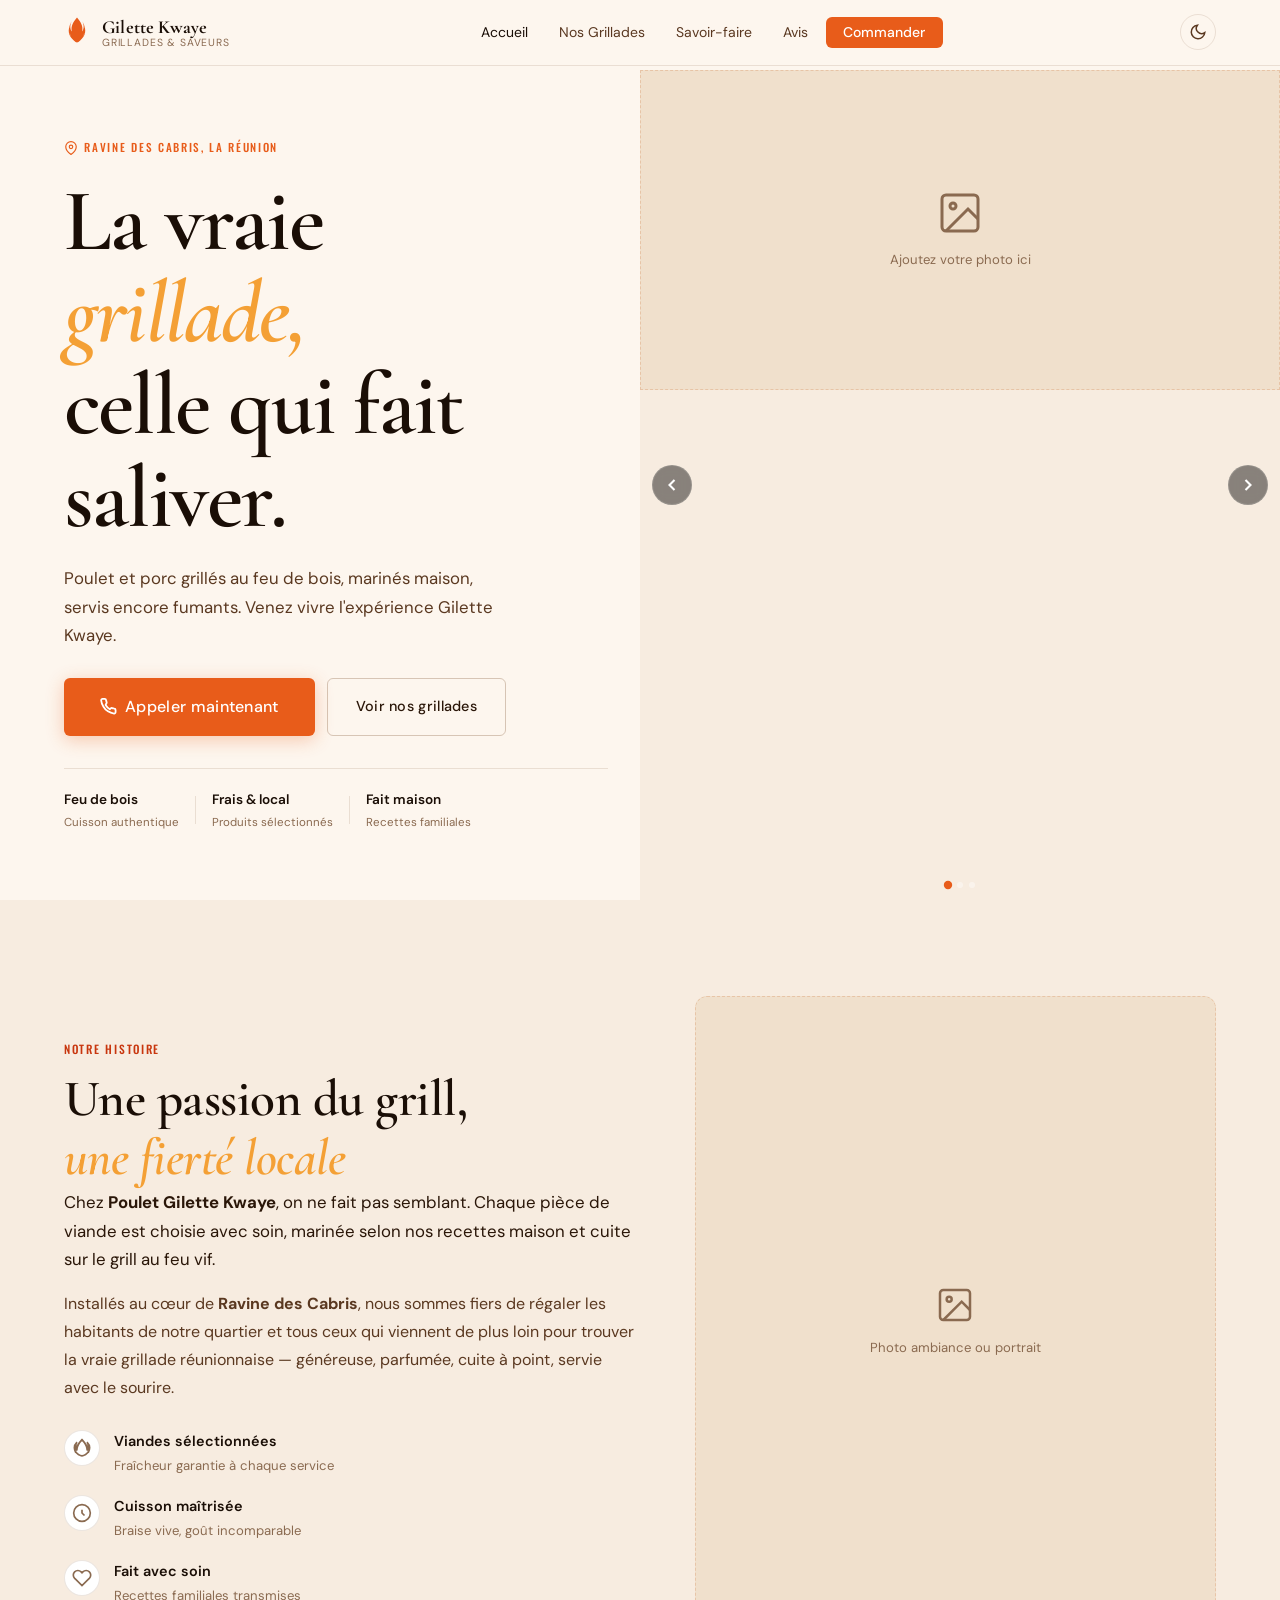
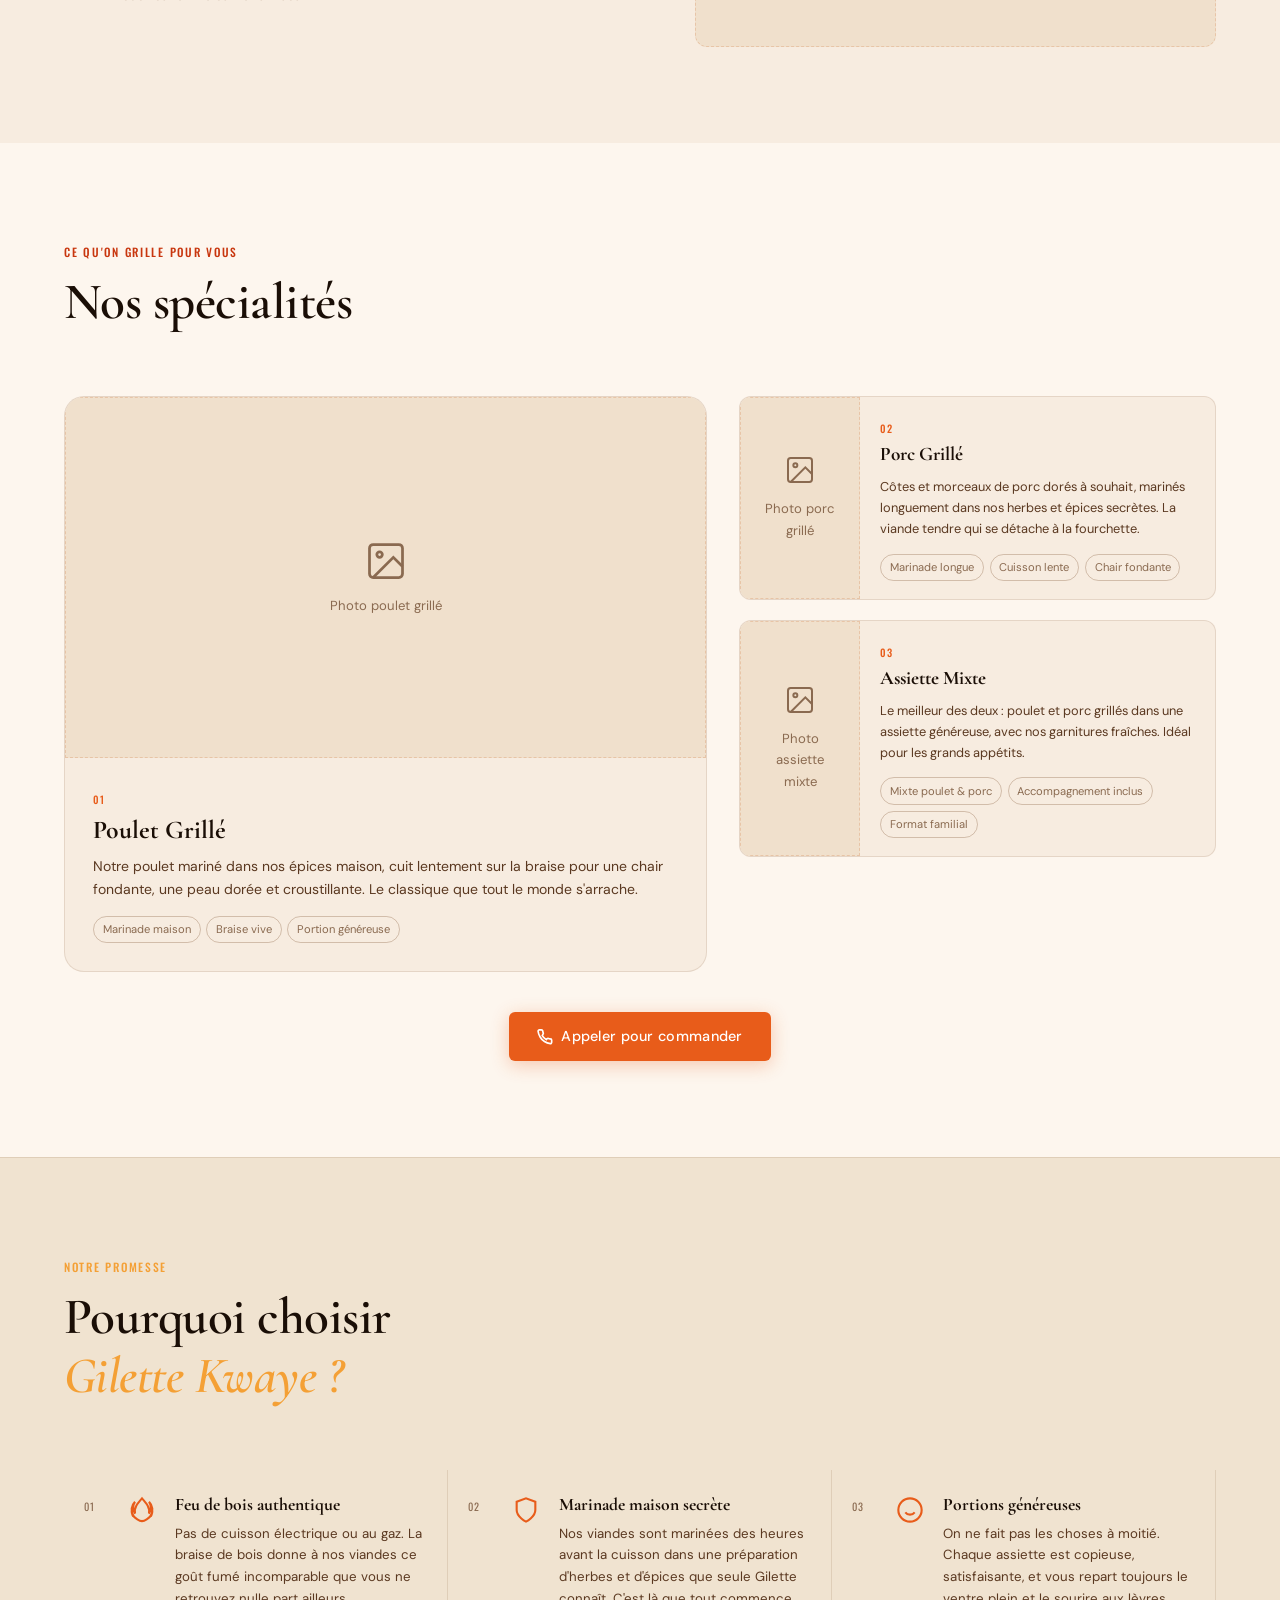
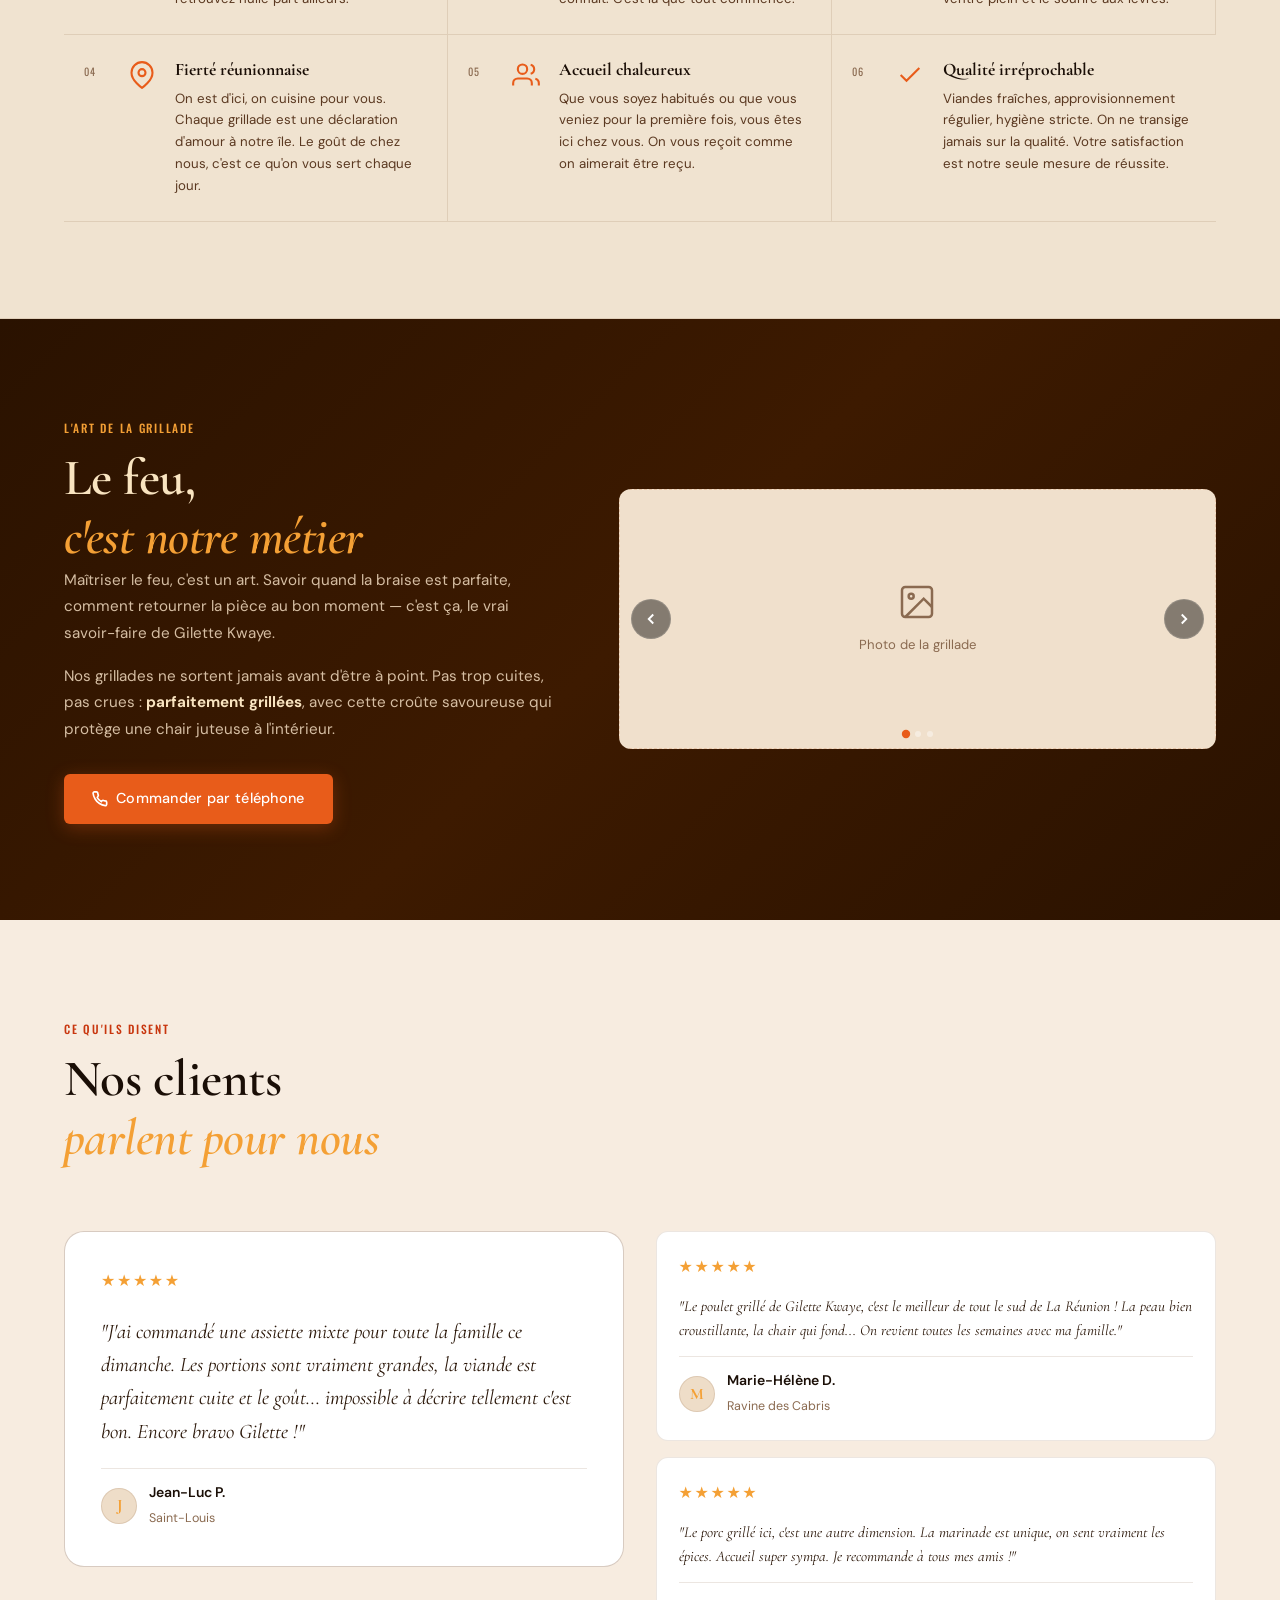
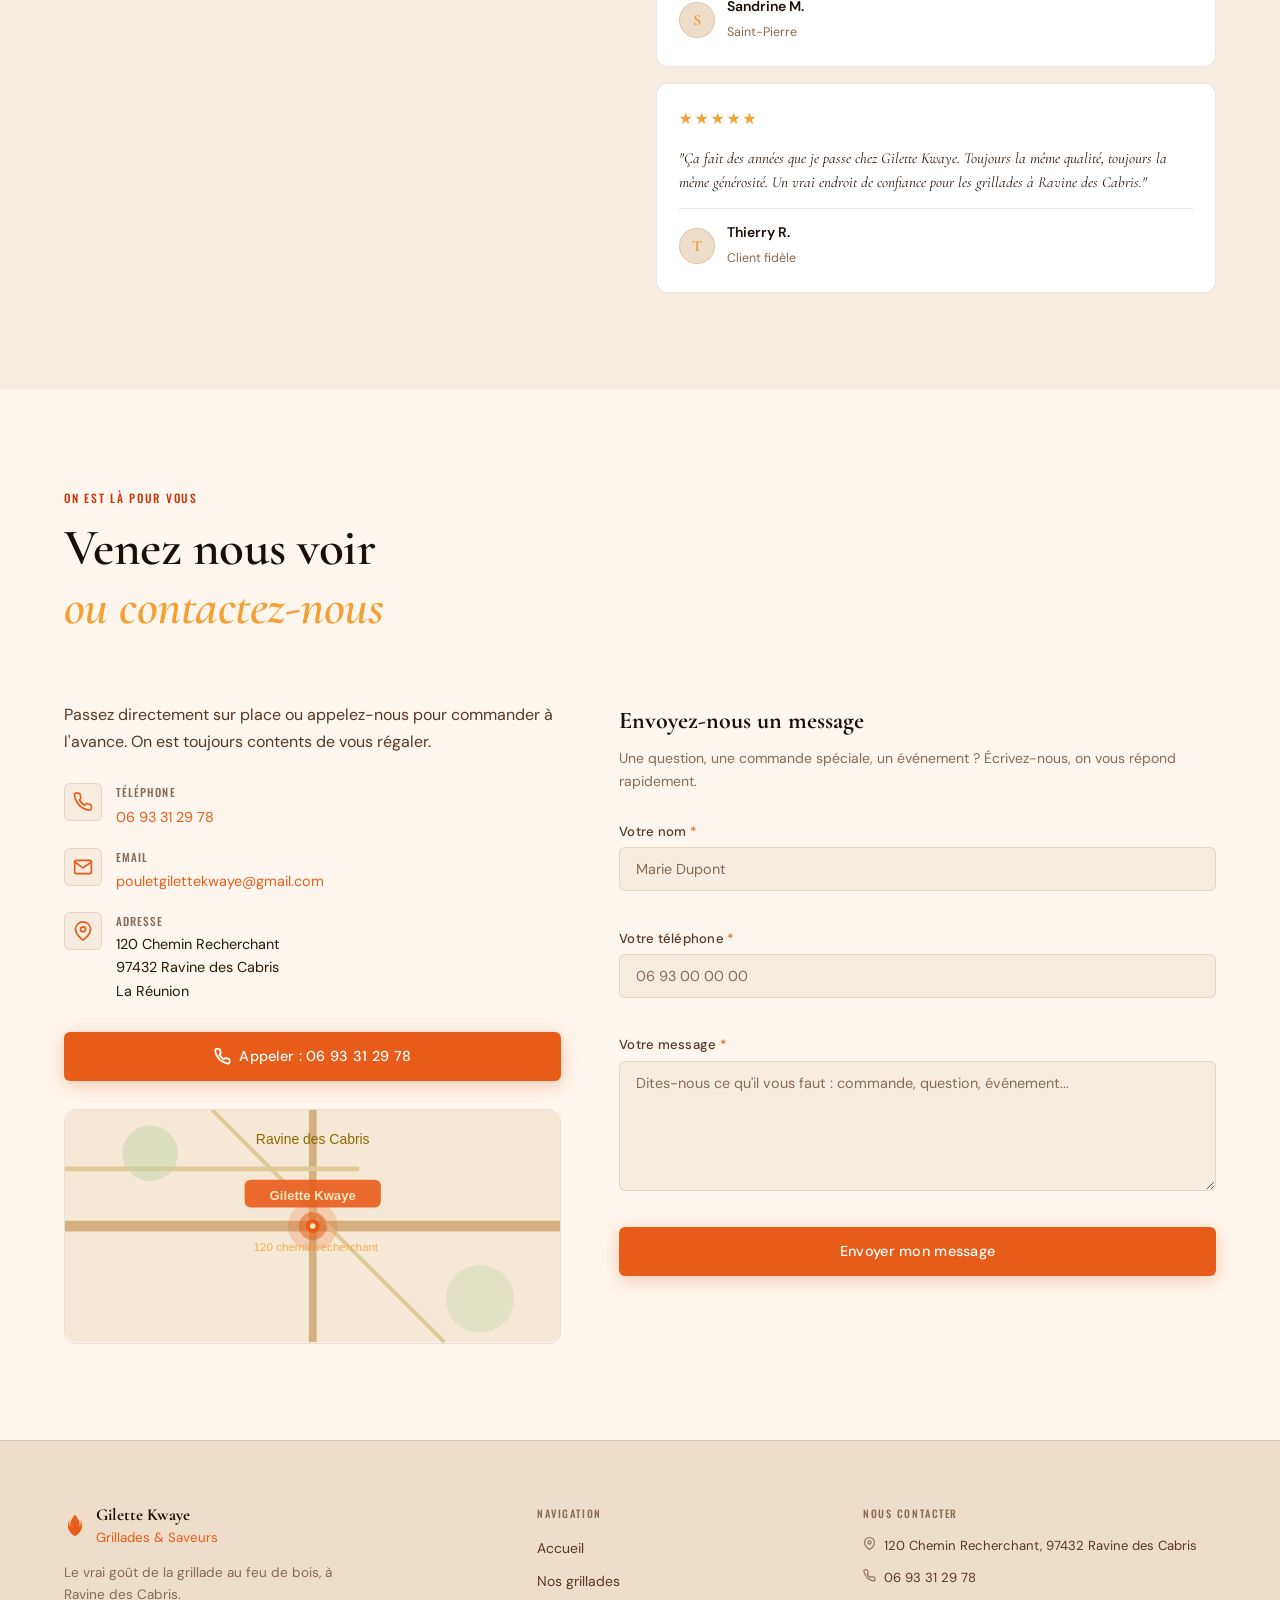
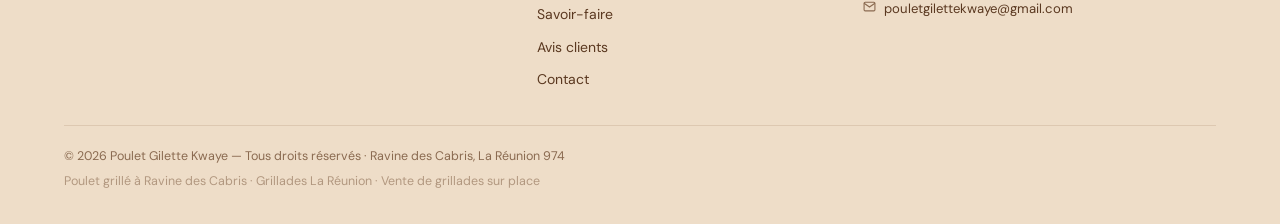
==== index.html @ ab313ee9 "first commit" ====
<!DOCTYPE html>
<html lang="fr" data-theme="dark">
<head>
  <meta charset="UTF-8" />
  <meta name="viewport" content="width=device-width, initial-scale=1.0" />

  <!-- SEO -->
  <title>Poulet Gilette Kwaye – Grillades Savoureuses à Ravine des Cabris, La Réunion</title>
  <meta name="description" content="Poulet Gilette Kwaye : le meilleur poulet grillé et porc grillé à Ravine des Cabris. Grillades généreuses, cuisson au feu de bois, ambiance chaleureuse. Commandez ou venez nous rendre visite !" />
  <meta name="keywords" content="poulet grillé Ravine des Cabris, grillades Ravine des Cabris, porc grillé La Réunion, viande grillée, vente de grillades, Poulet Gilette Kwaye" />
  <meta name="robots" content="index, follow" />
  <meta property="og:title" content="Poulet Gilette Kwaye – Grillades à Ravine des Cabris" />
  <meta property="og:description" content="Poulet et porc grillés au feu de bois à Ravine des Cabris. Cuisson savoureuse, portions généreuses, ambiance conviviale." />
  <meta property="og:type" content="website" />
  <meta property="og:locale" content="fr_RE" />

  <script type="application/ld+json">
  {
    "@context": "https://schema.org",
    "@type": "FoodEstablishment",
    "name": "Poulet Gilette Kwaye",
    "description": "Vente de grillades – poulet grillé, porc grillé et autres viandes grillées à Ravine des Cabris, La Réunion.",
    "telephone": "+262693312978",
    "email": "pouletgilettekwaye@gmail.com",
    "address": {
      "@type": "PostalAddress",
      "streetAddress": "120 chemin recherchant",
      "postalCode": "97432",
      "addressLocality": "Ravine des Cabris",
      "addressCountry": "RE"
    },
    "servesCuisine": ["Grillades", "Poulet grillé", "Porc grillé"],
    "priceRange": "€€"
  }
  </script>

  <!-- Fonts : Cormorant Garamond (display) + DM Sans (body) -->
  <link rel="preconnect" href="https://fonts.googleapis.com" />
  <link rel="preconnect" href="https://fonts.gstatic.com" crossorigin />
  <link href="https://fonts.googleapis.com/css2?family=Cormorant+Garamond:ital,wght@0,400;0,600;0,700;1,400;1,600&family=DM+Sans:wght@300;400;500;600&family=Oswald:wght@400;500;600&display=swap" rel="stylesheet" />

  <link rel="stylesheet" href="style.css" />
</head>
<body>

  <!-- ===================== HEADER ===================== -->
  <header class="header" id="header" role="banner">
    <div class="header__inner">

      <a href="#accueil" class="header__logo" aria-label="Poulet Gilette Kwaye – Accueil">
        <svg class="logo-icon" viewBox="0 0 32 40" xmlns="http://www.w3.org/2000/svg" aria-hidden="true">
          <path d="M16 2C12 7 8 12 9.5 19.5C7 16.5 7 9.5 10 6C5.5 11.5 5 19 8.5 25.5C6 22 6 14.5 8 11C4 16.5 5 25 12 30.5C13.5 32 15 33 16 33C17 33 18.5 32 20 30.5C27 25 28 16.5 24 11C26 14.5 26 22 23.5 25.5C27 19 26.5 11.5 22 6C25 9.5 25 16.5 22.5 19.5C24 12 20 7 16 2Z" fill="currentColor"/>
        </svg>
        <div class="logo-text">
          <span class="logo-text__main">Gilette Kwaye</span>
          <span class="logo-text__sub">Grillades &amp; Saveurs</span>
        </div>
      </a>

      <nav class="header__nav" id="main-nav" aria-label="Navigation principale">
        <ul class="nav__list">
          <li><a href="#accueil" class="nav__link">Accueil</a></li>
          <li><a href="#specialites" class="nav__link">Nos Grillades</a></li>
          <li><a href="#savoir-faire" class="nav__link">Savoir-faire</a></li>
          <li><a href="#avis" class="nav__link">Avis</a></li>
          <li><a href="#contact" class="nav__link nav__link--cta">Commander</a></li>
        </ul>
      </nav>

      <div class="header__controls">
        <!-- Theme toggle -->
        <button class="theme-toggle" id="theme-toggle" aria-label="Changer le thème" title="Mode clair / sombre">
          <svg class="icon-sun" width="18" height="18" viewBox="0 0 24 24" fill="none" stroke="currentColor" stroke-width="2" aria-hidden="true">
            <circle cx="12" cy="12" r="5"/><line x1="12" y1="1" x2="12" y2="3"/><line x1="12" y1="21" x2="12" y2="23"/>
            <line x1="4.22" y1="4.22" x2="5.64" y2="5.64"/><line x1="18.36" y1="18.36" x2="19.78" y2="19.78"/>
            <line x1="1" y1="12" x2="3" y2="12"/><line x1="21" y1="12" x2="23" y2="12"/>
            <line x1="4.22" y1="19.78" x2="5.64" y2="18.36"/><line x1="18.36" y1="5.64" x2="19.78" y2="4.22"/>
          </svg>
          <svg class="icon-moon" width="18" height="18" viewBox="0 0 24 24" fill="none" stroke="currentColor" stroke-width="2" aria-hidden="true">
            <path d="M21 12.79A9 9 0 1 1 11.21 3 7 7 0 0 0 21 12.79z"/>
          </svg>
        </button>

        <!-- Burger -->
        <button class="header__burger" id="burger-btn" aria-label="Ouvrir le menu" aria-expanded="false" aria-controls="mobile-menu">
          <span class="burger__bar"></span>
          <span class="burger__bar"></span>
          <span class="burger__bar"></span>
        </button>
      </div>
    </div>

    <!-- Menu mobile -->
    <div class="mobile-menu" id="mobile-menu" role="dialog" aria-label="Menu mobile" aria-hidden="true">
      <nav>
        <ul class="mobile-menu__list">
          <li><a href="#accueil" class="mobile-menu__link">Accueil</a></li>
          <li><a href="#specialites" class="mobile-menu__link">Nos Grillades</a></li>
          <li><a href="#savoir-faire" class="mobile-menu__link">Savoir-faire</a></li>
          <li><a href="#avis" class="mobile-menu__link">Avis clients</a></li>
          <li><a href="#contact" class="mobile-menu__link mobile-menu__link--cta">Nous contacter</a></li>
        </ul>
      </nav>
    </div>
  </header>

  <main>

    <!-- ===================== HERO ===================== -->
    <section class="hero" id="accueil" aria-label="Section d'accueil">
      <div class="hero__layout">

        <!-- Colonne texte -->
        <div class="hero__copy">
          <p class="hero__eyebrow">
            <svg width="14" height="14" viewBox="0 0 24 24" fill="none" stroke="currentColor" stroke-width="2" aria-hidden="true"><path d="M21 10c0 7-9 13-9 13s-9-6-9-13a9 9 0 0 1 18 0z"/><circle cx="12" cy="10" r="3"/></svg>
            Ravine des Cabris, La Réunion
          </p>
          <h1 class="hero__title">
            La vraie<br />
            <em>grillade,</em><br />
            celle qui fait<br />saliver.
          </h1>
          <p class="hero__desc">
            Poulet et porc grillés au feu de bois, marinés maison, servis encore fumants. Venez vivre l'expérience Gilette Kwaye.
          </p>
          <div class="hero__actions">
            <a href="tel:+262693312978" class="btn btn--fire btn--large">
              <svg width="17" height="17" viewBox="0 0 24 24" fill="none" stroke="currentColor" stroke-width="2.5" aria-hidden="true"><path d="M22 16.92v3a2 2 0 0 1-2.18 2 19.79 19.79 0 0 1-8.63-3.07A19.5 19.5 0 0 1 4.69 12a19.79 19.79 0 0 1-3.07-8.67A2 2 0 0 1 3.6 1.27h3a2 2 0 0 1 2 1.72c.14.64.28 1.74.7 2.81a2 2 0 0 1-.45 2.11L7.91 9.91a16 16 0 0 0 6 6l1.27-1.27a2 2 0 0 1 2.11-.45c1.07.42 2.17.56 2.81.7A2 2 0 0 1 22 16.92z"/></svg>
              Appeler maintenant
            </a>
            <a href="#specialites" class="btn btn--outline">
              Voir nos grillades
            </a>
          </div>

          <div class="hero__facts" role="list">
            <div class="hero__fact" role="listitem">
              <strong>Feu de bois</strong>
              <span>Cuisson authentique</span>
            </div>
            <div class="hero__fact-sep" aria-hidden="true"></div>
            <div class="hero__fact" role="listitem">
              <strong>Frais &amp; local</strong>
              <span>Produits sélectionnés</span>
            </div>
            <div class="hero__fact-sep" aria-hidden="true"></div>
            <div class="hero__fact" role="listitem">
              <strong>Fait maison</strong>
              <span>Recettes familiales</span>
            </div>
          </div>
        </div>

        <!-- Colonne visuelle / Carousel hero -->
        <div class="hero__visual">
          <div class="hero-carousel" id="hero-carousel" aria-label="Photos de nos grillades">
            <!-- Slides : remplacer les src par vos photos -->
            <div class="carousel__track" id="hero-track">
              <div class="carousel__slide" aria-label="Photo 1">
                <div class="img-placeholder img-placeholder--hero">
                  <svg width="48" height="48" viewBox="0 0 24 24" fill="none" stroke="currentColor" stroke-width="1.5" aria-hidden="true"><rect x="3" y="3" width="18" height="18" rx="2"/><circle cx="8.5" cy="8.5" r="1.5"/><polyline points="21 15 16 10 5 21"/></svg>
                  <span>Ajoutez votre photo ici</span>
                  <!-- Remplacer ce bloc par : <img src="votre-photo.jpg" alt="Poulet grillé Gilette Kwaye" loading="lazy" /> -->
                </div>
              </div>
              <div class="carousel__slide" aria-label="Photo 2">
                <div class="img-placeholder img-placeholder--hero">
                  <svg width="48" height="48" viewBox="0 0 24 24" fill="none" stroke="currentColor" stroke-width="1.5" aria-hidden="true"><rect x="3" y="3" width="18" height="18" rx="2"/><circle cx="8.5" cy="8.5" r="1.5"/><polyline points="21 15 16 10 5 21"/></svg>
                  <span>Ajoutez votre photo ici</span>
                </div>
              </div>
              <div class="carousel__slide" aria-label="Photo 3">
                <div class="img-placeholder img-placeholder--hero">
                  <svg width="48" height="48" viewBox="0 0 24 24" fill="none" stroke="currentColor" stroke-width="1.5" aria-hidden="true"><rect x="3" y="3" width="18" height="18" rx="2"/><circle cx="8.5" cy="8.5" r="1.5"/><polyline points="21 15 16 10 5 21"/></svg>
                  <span>Ajoutez votre photo ici</span>
                </div>
              </div>
            </div>
            <div class="carousel__dots" id="hero-dots" aria-label="Navigation carousel" role="tablist"></div>
            <button class="carousel__btn carousel__btn--prev" id="hero-prev" aria-label="Image précédente">
              <svg width="20" height="20" viewBox="0 0 24 24" fill="none" stroke="currentColor" stroke-width="2.5"><polyline points="15 18 9 12 15 6"/></svg>
            </button>
            <button class="carousel__btn carousel__btn--next" id="hero-next" aria-label="Image suivante">
              <svg width="20" height="20" viewBox="0 0 24 24" fill="none" stroke="currentColor" stroke-width="2.5"><polyline points="9 18 15 12 9 6"/></svg>
            </button>
          </div>
        </div>

      </div>
    </section>

    <!-- ===================== PRÉSENTATION ===================== -->
    <section class="about reveal" id="about" aria-label="Présentation">
      <div class="container">
        <div class="about__grid">

          <div class="about__content">
            <span class="kicker">Notre histoire</span>
            <h2 class="section-title">Une passion du grill,<br /><em>une fierté locale</em></h2>
            <p class="about__lead">
              Chez <strong>Poulet Gilette Kwaye</strong>, on ne fait pas semblant. Chaque pièce de viande est choisie avec soin, marinée selon nos recettes maison et cuite sur le grill au feu vif.
            </p>
            <p class="about__body">
              Installés au cœur de <strong>Ravine des Cabris</strong>, nous sommes fiers de régaler les habitants de notre quartier et tous ceux qui viennent de plus loin pour trouver la vraie grillade réunionnaise — généreuse, parfumée, cuite à point, servie avec le sourire.
            </p>

            <ul class="about__pillars" role="list">
              <li>
                <span class="pillar__icon" aria-hidden="true">
                  <svg width="20" height="20" viewBox="0 0 24 24" fill="none" stroke="currentColor" stroke-width="2"><path d="M12 2C8 6.5 5 10 6 15c-2-2.5-2-7.5 0-10C3 8 2 13 4.5 17.5 3 15.5 3 11 4.5 9 2 12.5 3 17 8 20c1.5 1 3 1.5 4 1.5s2.5-.5 4-1.5c5-3 6-7.5 3.5-11C21 11 21 15.5 19.5 17.5 22 13 21 8 18 5c2 2.5 2 7.5 0 10 1-5-2-8.5-6-13z"/></svg>
                </span>
                <div>
                  <strong>Viandes sélectionnées</strong>
                  <span>Fraîcheur garantie à chaque service</span>
                </div>
              </li>
              <li>
                <span class="pillar__icon" aria-hidden="true">
                  <svg width="20" height="20" viewBox="0 0 24 24" fill="none" stroke="currentColor" stroke-width="2"><path d="M12 2a10 10 0 1 0 0 20A10 10 0 0 0 12 2z"/><path d="M12 8v4l3 3"/></svg>
                </span>
                <div>
                  <strong>Cuisson maîtrisée</strong>
                  <span>Braise vive, goût incomparable</span>
                </div>
              </li>
              <li>
                <span class="pillar__icon" aria-hidden="true">
                  <svg width="20" height="20" viewBox="0 0 24 24" fill="none" stroke="currentColor" stroke-width="2"><path d="M20.84 4.61a5.5 5.5 0 0 0-7.78 0L12 5.67l-1.06-1.06a5.5 5.5 0 0 0-7.78 7.78l1.06 1.06L12 21.23l7.78-7.78 1.06-1.06a5.5 5.5 0 0 0 0-7.78z"/></svg>
                </span>
                <div>
                  <strong>Fait avec soin</strong>
                  <span>Recettes familiales transmises</span>
                </div>
              </li>
            </ul>
          </div>

          <div class="about__media">
            <div class="img-slot img-slot--portrait">
              <div class="img-placeholder">
                <svg width="40" height="40" viewBox="0 0 24 24" fill="none" stroke="currentColor" stroke-width="1.5" aria-hidden="true"><rect x="3" y="3" width="18" height="18" rx="2"/><circle cx="8.5" cy="8.5" r="1.5"/><polyline points="21 15 16 10 5 21"/></svg>
                <span>Photo ambiance ou portrait</span>
                <!-- Remplacer par : <img src="photo-ambiance.jpg" alt="Gilette en train de griller" loading="lazy" /> -->
              </div>
              <div class="about__media-caption">
                <em>"Depuis des années, on grille avec la même passion."</em>
              </div>
            </div>
          </div>

        </div>
      </div>
    </section>

    <!-- ===================== SPÉCIALITÉS ===================== -->
    <section class="specialites reveal" id="specialites" aria-label="Nos grillades">
      <div class="container">
        <div class="section-header section-header--left">
          <span class="kicker">Ce qu'on grille pour vous</span>
          <h2 class="section-title">Nos spécialités</h2>
        </div>

        <!-- Layout éditorial : 1 grande carte + 2 petites -->
        <div class="products__layout">

          <!-- Article principal : Poulet -->
          <article class="product--feature reveal-item" aria-label="Poulet grillé">
            <div class="product--feature__media">
              <div class="img-slot img-slot--wide">
                <div class="img-placeholder">
                  <svg width="44" height="44" viewBox="0 0 24 24" fill="none" stroke="currentColor" stroke-width="1.5" aria-hidden="true"><rect x="3" y="3" width="18" height="18" rx="2"/><circle cx="8.5" cy="8.5" r="1.5"/><polyline points="21 15 16 10 5 21"/></svg>
                  <span>Photo poulet grillé</span>
                  <!-- Remplacer par : <img src="poulet-grille.jpg" alt="Poulet grillé Gilette Kwaye" loading="lazy" /> -->
                </div>
              </div>
            </div>
            <div class="product--feature__body">
              <span class="product__num">01</span>
              <h3 class="product__title">Poulet Grillé</h3>
              <p class="product__desc">Notre poulet mariné dans nos épices maison, cuit lentement sur la braise pour une chair fondante, une peau dorée et croustillante. Le classique que tout le monde s'arrache.</p>
              <ul class="product__tags" aria-label="Caractéristiques">
                <li>Marinade maison</li>
                <li>Braise vive</li>
                <li>Portion généreuse</li>
              </ul>
            </div>
          </article>

          <!-- Articles secondaires -->
          <div class="products__secondary">

            <article class="product--secondary reveal-item" aria-label="Porc grillé">
              <div class="product--secondary__media">
                <div class="img-slot img-slot--square">
                  <div class="img-placeholder">
                    <svg width="32" height="32" viewBox="0 0 24 24" fill="none" stroke="currentColor" stroke-width="1.5" aria-hidden="true"><rect x="3" y="3" width="18" height="18" rx="2"/><circle cx="8.5" cy="8.5" r="1.5"/><polyline points="21 15 16 10 5 21"/></svg>
                    <span>Photo porc grillé</span>
                    <!-- Remplacer par : <img src="porc-grille.jpg" alt="Porc grillé" loading="lazy" /> -->
                  </div>
                </div>
              </div>
              <div class="product--secondary__body">
                <span class="product__num">02</span>
                <h3 class="product__title">Porc Grillé</h3>
                <p class="product__desc">Côtes et morceaux de porc dorés à souhait, marinés longuement dans nos herbes et épices secrètes. La viande tendre qui se détache à la fourchette.</p>
                <ul class="product__tags" aria-label="Caractéristiques">
                  <li>Marinade longue</li>
                  <li>Cuisson lente</li>
                  <li>Chair fondante</li>
                </ul>
              </div>
            </article>

            <article class="product--secondary reveal-item" aria-label="Assiette mixte grillades">
              <div class="product--secondary__media">
                <div class="img-slot img-slot--square">
                  <div class="img-placeholder">
                    <svg width="32" height="32" viewBox="0 0 24 24" fill="none" stroke="currentColor" stroke-width="1.5" aria-hidden="true"><rect x="3" y="3" width="18" height="18" rx="2"/><circle cx="8.5" cy="8.5" r="1.5"/><polyline points="21 15 16 10 5 21"/></svg>
                    <span>Photo assiette mixte</span>
                    <!-- Remplacer par : <img src="assiette-mixte.jpg" alt="Assiette mixte grillades" loading="lazy" /> -->
                  </div>
                </div>
              </div>
              <div class="product--secondary__body">
                <span class="product__num">03</span>
                <h3 class="product__title">Assiette Mixte</h3>
                <p class="product__desc">Le meilleur des deux : poulet et porc grillés dans une assiette généreuse, avec nos garnitures fraîches. Idéal pour les grands appétits.</p>
                <ul class="product__tags" aria-label="Caractéristiques">
                  <li>Mixte poulet &amp; porc</li>
                  <li>Accompagnement inclus</li>
                  <li>Format familial</li>
                </ul>
              </div>
            </article>

          </div>
        </div>

        <div class="specialites__cta">
          <a href="tel:+262693312978" class="btn btn--fire">
            <svg width="16" height="16" viewBox="0 0 24 24" fill="none" stroke="currentColor" stroke-width="2.5" aria-hidden="true"><path d="M22 16.92v3a2 2 0 0 1-2.18 2 19.79 19.79 0 0 1-8.63-3.07A19.5 19.5 0 0 1 4.69 12a19.79 19.79 0 0 1-3.07-8.67A2 2 0 0 1 3.6 1.27h3a2 2 0 0 1 2 1.72c.14.64.28 1.74.7 2.81a2 2 0 0 1-.45 2.11L7.91 9.91a16 16 0 0 0 6 6l1.27-1.27a2 2 0 0 1 2.11-.45c1.07.42 2.17.56 2.81.7A2 2 0 0 1 22 16.92z"/></svg>
            Appeler pour commander
          </a>
        </div>
      </div>
    </section>

    <!-- ===================== SAVOIR-FAIRE (narratif) ===================== -->
    <section class="savoir-faire reveal" id="savoir-faire" aria-label="Notre savoir-faire">
      <div class="container">
        <div class="savoir__header">
          <span class="kicker kicker--light">Notre promesse</span>
          <h2 class="section-title">Pourquoi choisir<br /><em>Gilette Kwaye ?</em></h2>
        </div>

        <!-- Bande éditoriale verticale + items asymétriques -->
        <div class="savoir__list">

          <div class="savoir__item reveal-item">
            <div class="savoir__item-num" aria-hidden="true">01</div>
            <div class="savoir__item-icon" aria-hidden="true">
              <svg width="28" height="28" viewBox="0 0 24 24" fill="none" stroke="currentColor" stroke-width="1.8"><path d="M12 2C8 6.5 5 10 6 15c-2-2.5-2-7.5 0-10C3 8 2 13 4.5 17.5 3 15.5 3 11 4.5 9 2 12.5 3 17 8 20c1.5 1 3 1.5 4 1.5s2.5-.5 4-1.5c5-3 6-7.5 3.5-11C21 11 21 15.5 19.5 17.5 22 13 21 8 18 5c2 2.5 2 7.5 0 10 1-5-2-8.5-6-13z"/></svg>
            </div>
            <div class="savoir__item-content">
              <h3>Feu de bois authentique</h3>
              <p>Pas de cuisson électrique ou au gaz. La braise de bois donne à nos viandes ce goût fumé incomparable que vous ne retrouvez nulle part ailleurs.</p>
            </div>
          </div>

          <div class="savoir__item reveal-item">
            <div class="savoir__item-num" aria-hidden="true">02</div>
            <div class="savoir__item-icon" aria-hidden="true">
              <svg width="28" height="28" viewBox="0 0 24 24" fill="none" stroke="currentColor" stroke-width="1.8"><path d="M12 22s8-4 8-10V5l-8-3-8 3v7c0 6 8 10 8 10z"/></svg>
            </div>
            <div class="savoir__item-content">
              <h3>Marinade maison secrète</h3>
              <p>Nos viandes sont marinées des heures avant la cuisson dans une préparation d'herbes et d'épices que seule Gilette connaît. C'est là que tout commence.</p>
            </div>
          </div>

          <div class="savoir__item reveal-item">
            <div class="savoir__item-num" aria-hidden="true">03</div>
            <div class="savoir__item-icon" aria-hidden="true">
              <svg width="28" height="28" viewBox="0 0 24 24" fill="none" stroke="currentColor" stroke-width="1.8"><circle cx="12" cy="12" r="10"/><path d="M8 14s1.5 2 4 2 4-2 4-2"/><line x1="9" y1="9" x2="9.01" y2="9"/><line x1="15" y1="9" x2="15.01" y2="9"/></svg>
            </div>
            <div class="savoir__item-content">
              <h3>Portions généreuses</h3>
              <p>On ne fait pas les choses à moitié. Chaque assiette est copieuse, satisfaisante, et vous repart toujours le ventre plein et le sourire aux lèvres.</p>
            </div>
          </div>

          <div class="savoir__item reveal-item">
            <div class="savoir__item-num" aria-hidden="true">04</div>
            <div class="savoir__item-icon" aria-hidden="true">
              <svg width="28" height="28" viewBox="0 0 24 24" fill="none" stroke="currentColor" stroke-width="1.8"><path d="M21 10c0 7-9 13-9 13s-9-6-9-13a9 9 0 0 1 18 0z"/><circle cx="12" cy="10" r="3"/></svg>
            </div>
            <div class="savoir__item-content">
              <h3>Fierté réunionnaise</h3>
              <p>On est d'ici, on cuisine pour vous. Chaque grillade est une déclaration d'amour à notre île. Le goût de chez nous, c'est ce qu'on vous sert chaque jour.</p>
            </div>
          </div>

          <div class="savoir__item reveal-item">
            <div class="savoir__item-num" aria-hidden="true">05</div>
            <div class="savoir__item-icon" aria-hidden="true">
              <svg width="28" height="28" viewBox="0 0 24 24" fill="none" stroke="currentColor" stroke-width="1.8"><path d="M17 21v-2a4 4 0 0 0-4-4H5a4 4 0 0 0-4 4v2"/><circle cx="9" cy="7" r="4"/><path d="M23 21v-2a4 4 0 0 0-3-3.87"/><path d="M16 3.13a4 4 0 0 1 0 7.75"/></svg>
            </div>
            <div class="savoir__item-content">
              <h3>Accueil chaleureux</h3>
              <p>Que vous soyez habitués ou que vous veniez pour la première fois, vous êtes ici chez vous. On vous reçoit comme on aimerait être reçu.</p>
            </div>
          </div>

          <div class="savoir__item reveal-item">
            <div class="savoir__item-num" aria-hidden="true">06</div>
            <div class="savoir__item-icon" aria-hidden="true">
              <svg width="28" height="28" viewBox="0 0 24 24" fill="none" stroke="currentColor" stroke-width="1.8"><polyline points="20 6 9 17 4 12"/></svg>
            </div>
            <div class="savoir__item-content">
              <h3>Qualité irréprochable</h3>
              <p>Viandes fraîches, approvisionnement régulier, hygiène stricte. On ne transige jamais sur la qualité. Votre satisfaction est notre seule mesure de réussite.</p>
            </div>
          </div>

        </div>
      </div>
    </section>

    <!-- ===================== AMBIANCE / GALERIE ===================== -->
    <section class="ambiance reveal" id="ambiance" aria-label="L'art de la grillade">

      <!-- Bande texte + carousel photos -->
      <div class="ambiance__strip">
        <div class="container ambiance__container">
          <div class="ambiance__text-col">
            <span class="kicker kicker--light">L'art de la grillade</span>
            <h2 class="section-title section-title--light">Le feu,<br /><em>c'est notre métier</em></h2>
            <p>Maîtriser le feu, c'est un art. Savoir quand la braise est parfaite, comment retourner la pièce au bon moment — c'est ça, le vrai savoir-faire de Gilette Kwaye.</p>
            <p>Nos grillades ne sortent jamais avant d'être à point. Pas trop cuites, pas crues : <strong>parfaitement grillées</strong>, avec cette croûte savoureuse qui protège une chair juteuse à l'intérieur.</p>
            <a href="tel:+262693312978" class="btn btn--fire">
              <svg width="16" height="16" viewBox="0 0 24 24" fill="none" stroke="currentColor" stroke-width="2.5" aria-hidden="true"><path d="M22 16.92v3a2 2 0 0 1-2.18 2 19.79 19.79 0 0 1-8.63-3.07A19.5 19.5 0 0 1 4.69 12a19.79 19.79 0 0 1-3.07-8.67A2 2 0 0 1 3.6 1.27h3a2 2 0 0 1 2 1.72c.14.64.28 1.74.7 2.81a2 2 0 0 1-.45 2.11L7.91 9.91a16 16 0 0 0 6 6l1.27-1.27a2 2 0 0 1 2.11-.45c1.07.42 2.17.56 2.81.7A2 2 0 0 1 22 16.92z"/></svg>
              Commander par téléphone
            </a>
          </div>

          <div class="ambiance__gallery-col">
            <!-- Carousel photos ambiance -->
            <div class="ambiance-carousel" id="ambiance-carousel" aria-label="Photos de l'établissement">
              <div class="carousel__track" id="ambiance-track">
                <div class="carousel__slide">
                  <div class="img-placeholder img-placeholder--ambiance">
                    <svg width="40" height="40" viewBox="0 0 24 24" fill="none" stroke="currentColor" stroke-width="1.5" aria-hidden="true"><rect x="3" y="3" width="18" height="18" rx="2"/><circle cx="8.5" cy="8.5" r="1.5"/><polyline points="21 15 16 10 5 21"/></svg>
                    <span>Photo de la grillade</span>
                  </div>
                </div>
                <div class="carousel__slide">
                  <div class="img-placeholder img-placeholder--ambiance">
                    <svg width="40" height="40" viewBox="0 0 24 24" fill="none" stroke="currentColor" stroke-width="1.5" aria-hidden="true"><rect x="3" y="3" width="18" height="18" rx="2"/><circle cx="8.5" cy="8.5" r="1.5"/><polyline points="21 15 16 10 5 21"/></svg>
                    <span>Photo de la braise</span>
                  </div>
                </div>
                <div class="carousel__slide">
                  <div class="img-placeholder img-placeholder--ambiance">
                    <svg width="40" height="40" viewBox="0 0 24 24" fill="none" stroke="currentColor" stroke-width="1.5" aria-hidden="true"><rect x="3" y="3" width="18" height="18" rx="2"/><circle cx="8.5" cy="8.5" r="1.5"/><polyline points="21 15 16 10 5 21"/></svg>
                    <span>Photo de l'ambiance</span>
                  </div>
                </div>
              </div>
              <div class="carousel__dots" id="ambiance-dots" aria-label="Navigation" role="tablist"></div>
              <button class="carousel__btn carousel__btn--prev" id="ambiance-prev" aria-label="Image précédente">
                <svg width="18" height="18" viewBox="0 0 24 24" fill="none" stroke="currentColor" stroke-width="2.5"><polyline points="15 18 9 12 15 6"/></svg>
              </button>
              <button class="carousel__btn carousel__btn--next" id="ambiance-next" aria-label="Image suivante">
                <svg width="18" height="18" viewBox="0 0 24 24" fill="none" stroke="currentColor" stroke-width="2.5"><polyline points="9 18 15 12 9 6"/></svg>
              </button>
            </div>
          </div>
        </div>
      </div>

    </section>

    <!-- ===================== AVIS CLIENTS ===================== -->
    <section class="avis reveal" id="avis" aria-label="Avis de nos clients">
      <div class="container">
        <div class="avis__header">
          <span class="kicker">Ce qu'ils disent</span>
          <h2 class="section-title">Nos clients<br /><em>parlent pour nous</em></h2>
        </div>

        <!-- Layout : 1 grande citation + 2 petites -->
        <div class="avis__layout">

          <blockquote class="avis__featured reveal-item" aria-label="Avis de Jean-Luc P.">
            <div class="avis__stars" aria-label="5 étoiles sur 5">
              <span aria-hidden="true">★★★★★</span>
            </div>
            <p class="avis__quote">"J'ai commandé une assiette mixte pour toute la famille ce dimanche. Les portions sont vraiment grandes, la viande est parfaitement cuite et le goût... impossible à décrire tellement c'est bon. Encore bravo Gilette !"</p>
            <footer class="avis__author">
              <div class="avis__avatar" aria-hidden="true">J</div>
              <div>
                <strong>Jean-Luc P.</strong>
                <span>Saint-Louis</span>
              </div>
            </footer>
          </blockquote>

          <div class="avis__secondary">

            <blockquote class="avis__card reveal-item" aria-label="Avis de Marie-Hélène D.">
              <div class="avis__stars" aria-label="5 étoiles sur 5"><span aria-hidden="true">★★★★★</span></div>
              <p class="avis__quote">"Le poulet grillé de Gilette Kwaye, c'est le meilleur de tout le sud de La Réunion ! La peau bien croustillante, la chair qui fond... On revient toutes les semaines avec ma famille."</p>
              <footer class="avis__author">
                <div class="avis__avatar" aria-hidden="true">M</div>
                <div>
                  <strong>Marie-Hélène D.</strong>
                  <span>Ravine des Cabris</span>
                </div>
              </footer>
            </blockquote>

            <blockquote class="avis__card reveal-item" aria-label="Avis de Sandrine M.">
              <div class="avis__stars" aria-label="5 étoiles sur 5"><span aria-hidden="true">★★★★★</span></div>
              <p class="avis__quote">"Le porc grillé ici, c'est une autre dimension. La marinade est unique, on sent vraiment les épices. Accueil super sympa. Je recommande à tous mes amis !"</p>
              <footer class="avis__author">
                <div class="avis__avatar" aria-hidden="true">S</div>
                <div>
                  <strong>Sandrine M.</strong>
                  <span>Saint-Pierre</span>
                </div>
              </footer>
            </blockquote>

            <blockquote class="avis__card reveal-item" aria-label="Avis de Thierry R.">
              <div class="avis__stars" aria-label="5 étoiles sur 5"><span aria-hidden="true">★★★★★</span></div>
              <p class="avis__quote">"Ça fait des années que je passe chez Gilette Kwaye. Toujours la même qualité, toujours la même générosité. Un vrai endroit de confiance pour les grillades à Ravine des Cabris."</p>
              <footer class="avis__author">
                <div class="avis__avatar" aria-hidden="true">T</div>
                <div>
                  <strong>Thierry R.</strong>
                  <span>Client fidèle</span>
                </div>
              </footer>
            </blockquote>

          </div>
        </div>
      </div>
    </section>

    <!-- ===================== CONTACT ===================== -->
    <section class="contact reveal" id="contact" aria-label="Contactez-nous">
      <div class="container">

        <div class="section-header section-header--left">
          <span class="kicker">On est là pour vous</span>
          <h2 class="section-title">Venez nous voir<br /><em>ou contactez-nous</em></h2>
        </div>

        <div class="contact__grid">

          <div class="contact__info">
            <p class="contact__intro">Passez directement sur place ou appelez-nous pour commander à l'avance. On est toujours contents de vous régaler.</p>

            <ul class="contact__items" role="list">
              <li class="contact__item">
                <span class="contact__item-icon" aria-hidden="true">
                  <svg width="20" height="20" viewBox="0 0 24 24" fill="none" stroke="currentColor" stroke-width="2"><path d="M22 16.92v3a2 2 0 0 1-2.18 2 19.79 19.79 0 0 1-8.63-3.07A19.5 19.5 0 0 1 4.69 12a19.79 19.79 0 0 1-3.07-8.67A2 2 0 0 1 3.6 1.27h3a2 2 0 0 1 2 1.72c.14.64.28 1.74.7 2.81a2 2 0 0 1-.45 2.11L7.91 9.91a16 16 0 0 0 6 6l1.27-1.27a2 2 0 0 1 2.11-.45c1.07.42 2.17.56 2.81.7A2 2 0 0 1 22 16.92z"/></svg>
                </span>
                <div>
                  <span class="contact__label">Téléphone</span>
                  <a href="tel:+262693312978" class="contact__value">06 93 31 29 78</a>
                </div>
              </li>
              <li class="contact__item">
                <span class="contact__item-icon" aria-hidden="true">
                  <svg width="20" height="20" viewBox="0 0 24 24" fill="none" stroke="currentColor" stroke-width="2"><path d="M4 4h16c1.1 0 2 .9 2 2v12c0 1.1-.9 2-2 2H4c-1.1 0-2-.9-2-2V6c0-1.1.9-2 2-2z"/><polyline points="22,6 12,13 2,6"/></svg>
                </span>
                <div>
                  <span class="contact__label">Email</span>
                  <a href="mailto:pouletgilettekwaye@gmail.com" class="contact__value">pouletgilettekwaye@gmail.com</a>
                </div>
              </li>
              <li class="contact__item">
                <span class="contact__item-icon" aria-hidden="true">
                  <svg width="20" height="20" viewBox="0 0 24 24" fill="none" stroke="currentColor" stroke-width="2"><path d="M21 10c0 7-9 13-9 13s-9-6-9-13a9 9 0 0 1 18 0z"/><circle cx="12" cy="10" r="3"/></svg>
                </span>
                <div>
                  <span class="contact__label">Adresse</span>
                  <address class="contact__value">
                    120 Chemin Recherchant<br />
                    97432 Ravine des Cabris<br />
                    La Réunion
                  </address>
                </div>
              </li>
            </ul>

            <a href="tel:+262693312978" class="btn btn--fire btn--full">
              <svg width="17" height="17" viewBox="0 0 24 24" fill="none" stroke="currentColor" stroke-width="2.5" aria-hidden="true"><path d="M22 16.92v3a2 2 0 0 1-2.18 2 19.79 19.79 0 0 1-8.63-3.07A19.5 19.5 0 0 1 4.69 12a19.79 19.79 0 0 1-3.07-8.67A2 2 0 0 1 3.6 1.27h3a2 2 0 0 1 2 1.72c.14.64.28 1.74.7 2.81a2 2 0 0 1-.45 2.11L7.91 9.91a16 16 0 0 0 6 6l1.27-1.27a2 2 0 0 1 2.11-.45c1.07.42 2.17.56 2.81.7A2 2 0 0 1 22 16.92z"/></svg>
              Appeler : 06 93 31 29 78
            </a>

            <!-- Carte stylisée sobre -->
            <div class="contact__map" aria-label="Localisation : Ravine des Cabris, La Réunion" role="img">
              <svg viewBox="0 0 320 150" xmlns="http://www.w3.org/2000/svg" class="map-svg" aria-hidden="true">
                <rect width="320" height="150" rx="8" fill="var(--map-bg)"/>
                <line x1="0" y1="75" x2="320" y2="75" stroke="var(--map-road)" stroke-width="7"/>
                <line x1="160" y1="0" x2="160" y2="150" stroke="var(--map-road)" stroke-width="5"/>
                <line x1="0" y1="38" x2="190" y2="38" stroke="var(--map-road-sec)" stroke-width="3"/>
                <line x1="95" y1="0" x2="245" y2="150" stroke="var(--map-road-sec)" stroke-width="2.5"/>
                <circle cx="55" cy="28" r="18" fill="var(--map-green)" opacity="0.5"/>
                <circle cx="268" cy="122" r="22" fill="var(--map-green)" opacity="0.4"/>
                <text x="160" y="22" text-anchor="middle" font-size="9" fill="var(--map-label)" font-family="sans-serif">Ravine des Cabris</text>
                <circle cx="160" cy="75" r="16" fill="var(--color-fire)" opacity="0.2"/>
                <circle cx="160" cy="75" r="9" fill="var(--color-fire)" opacity="0.5"/>
                <circle cx="160" cy="75" r="4.5" fill="var(--color-fire)"/>
                <circle cx="160" cy="75" r="1.8" fill="var(--color-cream)"/>
                <rect x="116" y="45" width="88" height="18" rx="4" fill="var(--color-fire)" opacity="0.9"/>
                <text x="160" y="58" text-anchor="middle" font-size="8.5" fill="var(--color-cream)" font-family="sans-serif" font-weight="bold">Gilette Kwaye</text>
                <text x="162" y="91" text-anchor="middle" font-size="7.5" fill="var(--color-amber)" font-family="sans-serif" opacity="0.8">120 chemin recherchant</text>
              </svg>
            </div>
          </div>

          <!-- Formulaire -->
          <div class="contact__form-col">
            <h3 class="contact__form-title">Envoyez-nous un message</h3>
            <p class="contact__form-sub">Une question, une commande spéciale, un événement ? Écrivez-nous, on vous répond rapidement.</p>

            <form class="contact-form" id="contact-form" novalidate aria-label="Formulaire de contact">
              <div class="form__group">
                <label for="form-name" class="form__label">Votre nom <span aria-label="requis" class="form__req">*</span></label>
                <input type="text" id="form-name" name="name" class="form__input" placeholder="Marie Dupont" required autocomplete="name" aria-required="true" />
                <span class="form__error" id="error-name" role="alert" aria-live="polite"></span>
              </div>
              <div class="form__group">
                <label for="form-phone" class="form__label">Votre téléphone <span aria-label="requis" class="form__req">*</span></label>
                <input type="tel" id="form-phone" name="phone" class="form__input" placeholder="06 93 00 00 00" required autocomplete="tel" aria-required="true" />
                <span class="form__error" id="error-phone" role="alert" aria-live="polite"></span>
              </div>
              <div class="form__group">
                <label for="form-message" class="form__label">Votre message <span aria-label="requis" class="form__req">*</span></label>
                <textarea id="form-message" name="message" class="form__input form__textarea" placeholder="Dites-nous ce qu'il vous faut : commande, question, événement..." required rows="5" aria-required="true"></textarea>
                <span class="form__error" id="error-message" role="alert" aria-live="polite"></span>
              </div>
              <button type="submit" class="btn btn--fire btn--full" id="submit-btn">
                Envoyer mon message
              </button>
              <div class="form__success" id="form-success" role="status" aria-live="polite" aria-hidden="true">
                <svg width="20" height="20" viewBox="0 0 24 24" fill="none" stroke="currentColor" stroke-width="2.5" aria-hidden="true"><polyline points="20 6 9 17 4 12"/></svg>
                Merci ! Nous avons bien reçu votre message et vous répondrons très bientôt.
              </div>
            </form>
          </div>

        </div>
      </div>
    </section>

  </main>

  <!-- ===================== FOOTER ===================== -->
  <footer class="footer" role="contentinfo">
    <div class="container">
      <div class="footer__grid">

        <div class="footer__brand">
          <a href="#accueil" class="footer__logo-link" aria-label="Poulet Gilette Kwaye – Retour en haut">
            <svg class="logo-icon logo-icon--sm" viewBox="0 0 32 40" xmlns="http://www.w3.org/2000/svg" aria-hidden="true">
              <path d="M16 2C12 7 8 12 9.5 19.5C7 16.5 7 9.5 10 6C5.5 11.5 5 19 8.5 25.5C6 22 6 14.5 8 11C4 16.5 5 25 12 30.5C13.5 32 15 33 16 33C17 33 18.5 32 20 30.5C27 25 28 16.5 24 11C26 14.5 26 22 23.5 25.5C27 19 26.5 11.5 22 6C25 9.5 25 16.5 22.5 19.5C24 12 20 7 16 2Z" fill="currentColor"/>
            </svg>
            <div>
              <span class="footer__brand-name">Gilette Kwaye</span>
              <small>Grillades &amp; Saveurs</small>
            </div>
          </a>
          <p class="footer__tagline">Le vrai goût de la grillade au feu de bois, à Ravine des Cabris.</p>
        </div>

        <nav class="footer__nav" aria-label="Navigation pied de page">
          <h4 class="footer__nav-title">Navigation</h4>
          <ul>
            <li><a href="#accueil">Accueil</a></li>
            <li><a href="#specialites">Nos grillades</a></li>
            <li><a href="#savoir-faire">Savoir-faire</a></li>
            <li><a href="#avis">Avis clients</a></li>
            <li><a href="#contact">Contact</a></li>
          </ul>
        </nav>

        <div class="footer__contact">
          <h4 class="footer__nav-title">Nous contacter</h4>
          <address>
            <p>
              <svg width="13" height="13" viewBox="0 0 24 24" fill="none" stroke="currentColor" stroke-width="2" aria-hidden="true"><path d="M21 10c0 7-9 13-9 13s-9-6-9-13a9 9 0 0 1 18 0z"/><circle cx="12" cy="10" r="3"/></svg>
              120 Chemin Recherchant, 97432 Ravine des Cabris
            </p>
            <p>
              <svg width="13" height="13" viewBox="0 0 24 24" fill="none" stroke="currentColor" stroke-width="2" aria-hidden="true"><path d="M22 16.92v3a2 2 0 0 1-2.18 2 19.79 19.79 0 0 1-8.63-3.07A19.5 19.5 0 0 1 4.69 12a19.79 19.79 0 0 1-3.07-8.67A2 2 0 0 1 3.6 1.27h3a2 2 0 0 1 2 1.72c.14.64.28 1.74.7 2.81a2 2 0 0 1-.45 2.11L7.91 9.91a16 16 0 0 0 6 6l1.27-1.27a2 2 0 0 1 2.11-.45c1.07.42 2.17.56 2.81.7A2 2 0 0 1 22 16.92z"/></svg>
              <a href="tel:+262693312978">06 93 31 29 78</a>
            </p>
            <p>
              <svg width="13" height="13" viewBox="0 0 24 24" fill="none" stroke="currentColor" stroke-width="2" aria-hidden="true"><path d="M4 4h16c1.1 0 2 .9 2 2v12c0 1.1-.9 2-2 2H4c-1.1 0-2-.9-2-2V6c0-1.1.9-2 2-2z"/><polyline points="22,6 12,13 2,6"/></svg>
              <a href="mailto:pouletgilettekwaye@gmail.com">pouletgilettekwaye@gmail.com</a>
            </p>
          </address>
        </div>

      </div>

      <div class="footer__bottom">
        <p>&copy; <span id="current-year"></span> Poulet Gilette Kwaye — Tous droits réservés · Ravine des Cabris, La Réunion 974</p>
        <p class="footer__seo">Poulet grillé à Ravine des Cabris · Grillades La Réunion · Vente de grillades sur place</p>
      </div>
    </div>
  </footer>

  <button class="back-to-top" id="back-to-top" aria-label="Retour en haut de la page" aria-hidden="true">
    <svg width="18" height="18" viewBox="0 0 24 24" fill="none" stroke="currentColor" stroke-width="2.5" aria-hidden="true"><polyline points="18 15 12 9 6 15"/></svg>
  </button>

  <script src="script.js"></script>
</body>
</html>
---- style.css ----
/* ============================================================
   GILETTE KWAYE — CSS REFONTE
   Structure : variables → reset → layout → composants → sections
   ============================================================ */

/* ── 1. VARIABLES DE THÈME ─────────────────────────────── */
:root {
  --color-fire:     #e85c1a;
  --color-amber:    #f4a035;
  --color-ember:    #c8360e;
  --color-cream:    #f9e4c0;

  --map-bg:         #1a0a00;
  --map-road:       #3d2200;
  --map-road-sec:   #2d1800;
  --map-green:      #1e3a1e;
  --map-label:      #8a6a00;

  --transition: 0.25s ease;
  --transition-slow: cubic-bezier(0.22, 1, 0.36, 1);

  --radius-sm: 6px;
  --radius:    12px;
  --radius-lg: 20px;

  --container: 1200px;

  --space-xs:  0.5rem;
  --space-sm:  1rem;
  --space-md:  2rem;
  --space-lg:  4rem;
  --space-xl:  6rem;
}

/* ── DARK MODE (défaut) ─────────────────────────────────── */
[data-theme="dark"] {
  --bg-base:        #0d0602;
  --bg-surface:     #160b04;
  --bg-surface2:    #1e1008;
  --bg-elevated:    #2a1508;
  --bg-section-alt: #120804;

  --text-primary:   #f2dcc0;
  --text-secondary: #c4a882;
  --text-muted:     #8a6a50;
  --text-heading:   #f9e8d0;

  --border:         rgba(200, 130, 60, 0.15);
  --border-strong:  rgba(200, 130, 60, 0.30);

  --header-bg:      rgba(13, 6, 2, 0.92);
  --placeholder-bg: #1e1008;
  --placeholder-bd: rgba(232, 92, 26, 0.18);

  --kicker-color:   var(--color-amber);
  --img-slot-bg:    #1a0d05;

  --map-bg:         #120802;
  --map-road:       #3d2200;
  --map-road-sec:   #2d1800;
  --map-green:      #1a2e1a;
  --map-label:      #8a6a00;
}

/* ── LIGHT MODE ─────────────────────────────────────────── */
[data-theme="light"] {
  --bg-base:        #fdf6ee;
  --bg-surface:     #f7ece0;
  --bg-surface2:    #eeddc8;
  --bg-elevated:    #ffffff;
  --bg-section-alt: #f0e3d0;

  --text-primary:   #2a1608;
  --text-secondary: #5a3820;
  --text-muted:     #8a6a50;
  --text-heading:   #1a0e06;

  --border:         rgba(100, 50, 10, 0.12);
  --border-strong:  rgba(100, 50, 10, 0.25);

  --header-bg:      rgba(253, 246, 238, 0.94);
  --placeholder-bg: #f0e0cc;
  --placeholder-bd: rgba(200, 90, 20, 0.2);

  --kicker-color:   var(--color-ember);
  --img-slot-bg:    #eeddc8;

  --map-bg:         #f5e8d5;
  --map-road:       #d4b080;
  --map-road-sec:   #e0c898;
  --map-green:      #c4d8a8;
  --map-label:      #8a6a00;
}

/* ── 2. RESET & BASE ────────────────────────────────────── */
*, *::before, *::after { box-sizing: border-box; margin: 0; padding: 0; }

html {
  scroll-behavior: smooth;
  -webkit-text-size-adjust: 100%;
}

@media (prefers-reduced-motion: reduce) {
  html { scroll-behavior: auto; }
  *, *::before, *::after {
    animation-duration: 0.01ms !important;
    transition-duration: 0.01ms !important;
  }
}

body {
  background: var(--bg-base);
  color: var(--text-primary);
  font-family: 'DM Sans', system-ui, sans-serif;
  font-size: 1rem;
  line-height: 1.65;
  transition: background var(--transition), color var(--transition);
  overflow-x: hidden;
}

img { display: block; max-width: 100%; height: auto; }
a { color: inherit; text-decoration: none; }
button { cursor: pointer; border: none; background: none; font: inherit; }
address { font-style: normal; }
ul, ol { list-style: none; }
blockquote { margin: 0; }

:focus-visible {
  outline: 2.5px solid var(--color-fire);
  outline-offset: 3px;
  border-radius: var(--radius-sm);
}

/* ── 3. LAYOUT ──────────────────────────────────────────── */
.container {
  max-width: var(--container);
  margin-inline: auto;
  padding-inline: 1.5rem;
}

/* ── 4. TYPOGRAPHIE GLOBALE ─────────────────────────────── */
.section-title {
  font-family: 'Cormorant Garamond', Georgia, serif;
  font-size: clamp(1.85rem, 4vw, 3.25rem);
  font-weight: 600;
  line-height: 1.15;
  color: var(--text-heading);
  letter-spacing: -0.01em;
}
.section-title em {
  font-style: italic;
  color: var(--color-amber);
}
.section-title--light { color: var(--color-cream); }

.kicker {
  display: inline-block;
  font-family: 'Oswald', sans-serif;
  font-size: 0.72rem;
  font-weight: 500;
  letter-spacing: 0.15em;
  text-transform: uppercase;
  color: var(--kicker-color);
  margin-bottom: 0.75rem;
}
.kicker--light { color: var(--color-amber); }

.section-header {
  text-align: center;
  margin-bottom: var(--space-lg);
}
.section-header--left { text-align: left; }

/* ── 5. BOUTONS ─────────────────────────────────────────── */
.btn {
  display: inline-flex;
  align-items: center;
  gap: 0.5rem;
  padding: 0.8rem 1.75rem;
  border-radius: var(--radius-sm);
  font-family: 'DM Sans', sans-serif;
  font-size: 0.9rem;
  font-weight: 500;
  letter-spacing: 0.02em;
  transition: transform var(--transition), box-shadow var(--transition),
              background var(--transition), color var(--transition),
              border-color var(--transition);
  text-decoration: none;
  white-space: nowrap;
}
.btn:hover  { transform: translateY(-2px); }
.btn:active { transform: translateY(0); }

.btn--fire {
  background: var(--color-fire);
  color: #fff;
  box-shadow: 0 4px 18px rgba(232, 92, 26, 0.3);
}
.btn--fire:hover {
  background: var(--color-ember);
  box-shadow: 0 6px 24px rgba(200, 54, 14, 0.4);
}

.btn--outline {
  background: transparent;
  color: var(--text-primary);
  border: 1.5px solid var(--border-strong);
}
.btn--outline:hover {
  border-color: var(--color-fire);
  color: var(--color-fire);
}

.btn--large { padding: 1rem 2.25rem; font-size: 1rem; }
.btn--full  { width: 100%; justify-content: center; }

/* ── 6. IMAGES PLACEHOLDERS ─────────────────────────────── */
.img-slot {
  position: relative;
  background: var(--img-slot-bg);
  border-radius: var(--radius);
  overflow: hidden;
}
.img-slot img {
  width: 100%;
  height: 100%;
  object-fit: cover;
  display: block;
}

.img-slot--hero    { width: 100%; height: 100%; border-radius: 0; }
.img-slot--portrait { aspect-ratio: 4/5; }
.img-slot--wide    { aspect-ratio: 16/9; }
.img-slot--square  { aspect-ratio: 1/1; }

.img-placeholder {
  display: flex;
  flex-direction: column;
  align-items: center;
  justify-content: center;
  gap: 0.75rem;
  width: 100%;
  height: 100%;
  min-height: 180px;
  color: var(--text-muted);
  border: 1.5px dashed var(--placeholder-bd);
  border-radius: var(--radius);
  background: var(--placeholder-bg);
  text-align: center;
  padding: 1.5rem;
  font-size: 0.82rem;
}
.img-placeholder--hero    { min-height: 320px; border-radius: 0; }
.img-placeholder--ambiance { min-height: 260px; }

/* ── 7. CAROUSEL ────────────────────────────────────────── */
.hero-carousel,
.ambiance-carousel {
  position: relative;
  overflow: hidden;
  border-radius: var(--radius);
}

.hero-carousel    { border-radius: 0; height: 100%; }
.ambiance-carousel { border-radius: var(--radius); }

.carousel__track {
  display: flex;
  transition: transform 0.5s cubic-bezier(0.22, 1, 0.36, 1);
  will-change: transform;
}

.carousel__slide {
  flex: 0 0 100%;
  min-width: 0;
}

.carousel__slide .img-placeholder { border-radius: 0; }

.carousel__btn {
  position: absolute;
  top: 50%;
  transform: translateY(-50%);
  background: rgba(0,0,0,0.45);
  border: 1px solid rgba(255,255,255,0.12);
  color: #fff;
  width: 40px;
  height: 40px;
  border-radius: 50%;
  display: flex;
  align-items: center;
  justify-content: center;
  z-index: 2;
  transition: background var(--transition);
  backdrop-filter: blur(6px);
}
.carousel__btn:hover  { background: rgba(232, 92, 26, 0.7); }
.carousel__btn--prev  { left: 0.75rem; }
.carousel__btn--next  { right: 0.75rem; }

.carousel__dots {
  position: absolute;
  bottom: 0.75rem;
  left: 50%;
  transform: translateX(-50%);
  display: flex;
  gap: 6px;
}
.carousel__dot {
  width: 6px;
  height: 6px;
  border-radius: 50%;
  background: rgba(255,255,255,0.4);
  border: none;
  padding: 0;
  cursor: pointer;
  transition: background var(--transition), transform var(--transition);
}
.carousel__dot.is-active {
  background: var(--color-fire);
  transform: scale(1.4);
}

/* ── 8. HEADER ──────────────────────────────────────────── */
.header {
  position: fixed;
  top: 0;
  left: 0;
  right: 0;
  z-index: 100;
  background: var(--header-bg);
  border-bottom: 1px solid var(--border);
  backdrop-filter: blur(12px);
  -webkit-backdrop-filter: blur(12px);
  transition: background var(--transition), border-color var(--transition);
}

.header__inner {
  display: flex;
  align-items: center;
  justify-content: space-between;
  max-width: var(--container);
  margin-inline: auto;
  padding: 0.9rem 1.5rem;
  gap: 1rem;
}

.header__logo {
  display: flex;
  align-items: center;
  gap: 0.75rem;
  flex-shrink: 0;
}

.logo-icon {
  width: 26px;
  height: 32px;
  color: var(--color-fire);
}
.logo-icon--sm { width: 22px; height: 28px; }

.logo-text {
  display: flex;
  flex-direction: column;
  line-height: 1.1;
}
.logo-text__main {
  font-family: 'Cormorant Garamond', Georgia, serif;
  font-size: 1.15rem;
  font-weight: 700;
  color: var(--text-heading);
  letter-spacing: 0.01em;
}
.logo-text__sub {
  font-size: 0.65rem;
  font-weight: 400;
  color: var(--text-muted);
  letter-spacing: 0.08em;
  text-transform: uppercase;
}

.header__nav { display: none; }
@media (min-width: 900px) {
  .header__nav { display: block; }
}

.nav__list {
  display: flex;
  gap: 0.25rem;
  align-items: center;
}
.nav__link {
  padding: 0.4rem 0.85rem;
  font-size: 0.875rem;
  font-weight: 400;
  color: var(--text-secondary);
  border-radius: var(--radius-sm);
  transition: color var(--transition), background var(--transition);
}
.nav__link:hover        { color: var(--text-heading); }
.nav__link--active      { color: var(--text-heading); }
.nav__link--cta {
  background: var(--color-fire);
  color: #fff !important;
  font-weight: 500;
  padding: 0.4rem 1.1rem;
}
.nav__link--cta:hover { background: var(--color-ember); }

.header__controls {
  display: flex;
  align-items: center;
  gap: 0.5rem;
}

/* Theme toggle */
.theme-toggle {
  width: 36px;
  height: 36px;
  display: flex;
  align-items: center;
  justify-content: center;
  border-radius: 50%;
  color: var(--text-secondary);
  border: 1px solid var(--border);
  transition: color var(--transition), border-color var(--transition);
}
.theme-toggle:hover { color: var(--color-amber); border-color: var(--color-amber); }
[data-theme="dark"]  .icon-sun  { display: block; }
[data-theme="dark"]  .icon-moon { display: none; }
[data-theme="light"] .icon-sun  { display: none; }
[data-theme="light"] .icon-moon { display: block; }

/* Burger */
.header__burger {
  display: flex;
  flex-direction: column;
  gap: 5px;
  padding: 6px;
}
@media (min-width: 900px) { .header__burger { display: none; } }

.burger__bar {
  display: block;
  width: 22px;
  height: 2px;
  background: var(--text-primary);
  border-radius: 2px;
  transition: transform var(--transition), opacity var(--transition);
}
.header--open .burger__bar:nth-child(1) { transform: translateY(7px) rotate(45deg); }
.header--open .burger__bar:nth-child(2) { opacity: 0; }
.header--open .burger__bar:nth-child(3) { transform: translateY(-7px) rotate(-45deg); }

/* Mobile menu */
.mobile-menu {
  display: none;
  padding: 1rem 1.5rem 1.5rem;
  border-top: 1px solid var(--border);
  background: var(--bg-surface);
}
.mobile-menu.is-open { display: block; }

.mobile-menu__list { display: flex; flex-direction: column; gap: 0.25rem; }
.mobile-menu__link {
  display: block;
  padding: 0.75rem 1rem;
  border-radius: var(--radius-sm);
  font-size: 0.95rem;
  color: var(--text-secondary);
  transition: background var(--transition), color var(--transition);
}
.mobile-menu__link:hover { background: var(--bg-elevated); color: var(--text-heading); }
.mobile-menu__link--cta {
  background: var(--color-fire);
  color: #fff;
  text-align: center;
  margin-top: 0.5rem;
  font-weight: 500;
}
.mobile-menu__link--cta:hover { background: var(--color-ember); }

/* ── 9. HERO ────────────────────────────────────────────── */
.hero {
  padding-top: 70px; /* header offset */
  min-height: 100svh;
  min-height: 100vh; /* fallback */
  display: flex;
  align-items: stretch;
}

.hero__layout {
  display: grid;
  grid-template-columns: 1fr;
  width: 100%;
  min-height: calc(100svh - 70px);
  min-height: calc(100vh - 70px);
}

@media (min-width: 900px) {
  .hero__layout {
    grid-template-columns: 1fr 1fr;
  }
}

/* Colonne texte */
.hero__copy {
  display: flex;
  flex-direction: column;
  justify-content: center;
  padding: clamp(2rem, 6vw, var(--space-lg)) var(--space-md);
  padding-left: clamp(1.25rem, 5vw, 5rem);
  background: var(--bg-base);
  position: relative;
  z-index: 1;
}

.hero__eyebrow {
  display: flex;
  align-items: center;
  gap: 0.4rem;
  font-family: 'Oswald', sans-serif;
  font-size: 0.7rem;
  font-weight: 500;
  letter-spacing: 0.15em;
  text-transform: uppercase;
  color: var(--color-fire);
  margin-bottom: 1.1rem;
}

/* FIX responsive : titre moins volumineux sur mobile */
.hero__title {
  font-family: 'Cormorant Garamond', Georgia, serif;
  font-size: clamp(2.4rem, 7vw, 5.5rem);
  font-weight: 600;
  line-height: 1.05;
  letter-spacing: -0.02em;
  color: var(--text-heading);
  margin-bottom: 1.25rem;
}
.hero__title em {
  font-style: italic;
  color: var(--color-amber);
}

.hero__desc {
  font-size: clamp(0.9rem, 2.5vw, 1.05rem);
  color: var(--text-secondary);
  max-width: 38ch;
  margin-bottom: 1.75rem;
  line-height: 1.7;
}

/* FIX : boutons s'empilent sur très petits écrans */
.hero__actions {
  display: flex;
  flex-wrap: wrap;
  gap: 0.75rem;
  margin-bottom: 2rem;
}

@media (max-width: 400px) {
  .hero__actions {
    flex-direction: column;
  }
  .hero__actions .btn {
    width: 100%;
    justify-content: center;
  }
}

/* FIX : facts bar s'adapte sur mobile */
.hero__facts {
  display: flex;
  align-items: center;
  gap: 1rem;
  flex-wrap: wrap;
  padding-top: 1.25rem;
  border-top: 1px solid var(--border);
}

.hero__fact {
  display: flex;
  flex-direction: column;
  min-width: 0;
}
.hero__fact strong {
  font-size: 0.85rem;
  font-weight: 600;
  color: var(--text-heading);
}
.hero__fact span {
  font-size: 0.72rem;
  color: var(--text-muted);
  margin-top: 1px;
}

.hero__fact-sep {
  width: 1px;
  height: 28px;
  background: var(--border);
  flex-shrink: 0;
}

/* FIX : masquer les séparateurs quand les facts wrappent */
@media (max-width: 480px) {
  .hero__fact-sep { display: none; }
  .hero__facts    { gap: 0.75rem; }
}

/* Colonne visuelle */
.hero__visual {
  position: relative;
  overflow: hidden;
  background: var(--bg-surface);
}

/* FIX responsive : hauteur adaptée sur mobile */
@media (max-width: 899px) {
  .hero__visual {
    order: -1;
    min-height: clamp(200px, 55vw, 380px);
    max-height: 45vh;
  }
}

@media (min-width: 900px) {
  .hero__visual {
    min-height: 100%;
  }
}

/* ── 10. PRÉSENTATION ───────────────────────────────────── */
.about {
  padding: var(--space-xl) 0;
  background: var(--bg-surface);
}

.about__grid {
  display: grid;
  grid-template-columns: 1fr;
  gap: var(--space-lg);
  align-items: center;
}
@media (min-width: 768px) {
  .about__grid {
    grid-template-columns: 1.1fr 1fr;
    gap: 5%;
  }
}

.about__lead {
  font-size: 1.05rem;
  color: var(--text-primary);
  line-height: 1.7;
  margin-bottom: 1rem;
}
.about__body {
  color: var(--text-secondary);
  margin-bottom: 1.75rem;
  line-height: 1.75;
}

.about__pillars { display: flex; flex-direction: column; gap: 1.1rem; }
.about__pillars li {
  display: flex;
  align-items: flex-start;
  gap: 0.9rem;
}

.pillar__icon {
  width: 36px;
  height: 36px;
  display: flex;
  align-items: center;
  justify-content: center;
  border-radius: 50%;
  background: var(--bg-elevated);
  color: var(--color-fire);
  flex-shrink: 0;
  border: 1px solid var(--border);
}

.about__pillars li > div {
  display: flex;
  flex-direction: column;
}
.about__pillars li strong {
  font-size: 0.9rem;
  font-weight: 600;
  color: var(--text-heading);
  margin-bottom: 2px;
}
.about__pillars li span {
  font-size: 0.82rem;
  color: var(--text-muted);
}

.about__media { position: relative; }
.about__media-caption {
  margin-top: 1rem;
  font-family: 'Cormorant Garamond', Georgia, serif;
  font-style: italic;
  font-size: 1.05rem;
  color: var(--text-muted);
  text-align: center;
}

/* ── 11. SPÉCIALITÉS ────────────────────────────────────── */
.specialites {
  padding: var(--space-xl) 0;
  background: var(--bg-base);
}

.products__layout {
  display: grid;
  grid-template-columns: 1fr;
  gap: 1.5rem;
}
@media (min-width: 900px) {
  .products__layout {
    grid-template-columns: 1.35fr 1fr;
    gap: 2rem;
    align-items: start;
  }
}

/* Carte principale */
.product--feature {
  background: var(--bg-surface);
  border-radius: var(--radius-lg);
  overflow: hidden;
  border: 1px solid var(--border);
  transition: border-color var(--transition);
}
.product--feature:hover { border-color: var(--border-strong); }

.product--feature__media .img-slot       { border-radius: 0; }
.product--feature__media .img-placeholder { border-radius: 0; min-height: 240px; }

.product--feature__body { padding: 1.75rem; }

/* Cartes secondaires */
.products__secondary {
  display: flex;
  flex-direction: column;
  gap: 1.25rem;
}

/* FIX : sur mobile les cartes secondaires passent en colonne (image au-dessus) */
.product--secondary {
  display: grid;
  grid-template-columns: 120px 1fr;
  gap: 0;
  background: var(--bg-surface);
  border-radius: var(--radius);
  overflow: hidden;
  border: 1px solid var(--border);
  transition: border-color var(--transition);
}
.product--secondary:hover { border-color: var(--border-strong); }

/* La colonne photo s'étire toujours sur toute la hauteur de la carte */
.product--secondary__media {
  overflow: hidden;
  align-self: stretch;
  flex-shrink: 0;
}

/* On neutralise le aspect-ratio 1/1 hérité de img-slot--square :
   la photo doit remplir la hauteur dictée par le texte, pas l'inverse */
.product--secondary__media .img-slot {
  border-radius: 0;
  height: 100%;
  width: 100%;
  aspect-ratio: auto;   /* FIX : annule le 1/1 qui faisait déborder */
}

.product--secondary__media .img-placeholder {
  border-radius: 0;
  height: 100%;
  min-height: 130px;
  aspect-ratio: auto;   /* FIX : même annulation sur le placeholder */
}

@media (max-width: 480px) {
  .product--secondary {
    grid-template-columns: 1fr;
  }
  .product--secondary__media .img-slot {
    height: 140px;
    aspect-ratio: auto;
  }
}

.product--secondary__body { padding: 1.1rem 1.25rem; }

/* Éléments communs produits */
.product__num {
  display: inline-block;
  font-family: 'Oswald', sans-serif;
  font-size: 0.65rem;
  font-weight: 500;
  letter-spacing: 0.1em;
  color: var(--color-fire);
  margin-bottom: 0.4rem;
}
.product__title {
  font-family: 'Cormorant Garamond', Georgia, serif;
  font-size: 1.6rem;
  font-weight: 700;
  color: var(--text-heading);
  margin-bottom: 0.6rem;
  line-height: 1.2;
}
.product--secondary .product__title { font-size: 1.2rem; }

.product__desc {
  font-size: 0.875rem;
  color: var(--text-secondary);
  line-height: 1.65;
  margin-bottom: 0.9rem;
}
.product--secondary .product__desc { font-size: 0.8rem; }

.product__tags {
  display: flex;
  flex-wrap: wrap;
  gap: 0.35rem;
}
.product__tags li {
  font-size: 0.7rem;
  padding: 0.22rem 0.55rem;
  border-radius: 999px;
  border: 1px solid var(--border-strong);
  color: var(--text-muted);
  font-weight: 400;
}

.specialites__cta {
  margin-top: 2.5rem;
  text-align: center;
}

/* ── 12. SAVOIR-FAIRE ───────────────────────────────────── */
.savoir-faire {
  padding: var(--space-xl) 0;
  background: var(--bg-section-alt);
  border-top: 1px solid var(--border);
  border-bottom: 1px solid var(--border);
}

.savoir__header { margin-bottom: var(--space-lg); }

.savoir__list {
  display: grid;
  grid-template-columns: 1fr;
  gap: 0;
}
@media (min-width: 640px) {
  .savoir__list { grid-template-columns: 1fr 1fr; }
}
@media (min-width: 1100px) {
  .savoir__list { grid-template-columns: 1fr 1fr 1fr; }
}

/* FIX : layout interne de chaque item mieux proportionné */
.savoir__item {
  display: grid;
  grid-template-columns: 2rem 2.2rem 1fr;
  gap: 0.75rem;
  padding: 1.5rem 1.25rem;
  border-bottom: 1px solid var(--border);
  align-items: start;
  transition: background var(--transition);
}
.savoir__item:hover { background: var(--bg-surface); }

@media (min-width: 640px) {
  .savoir__item:nth-child(odd) { border-right: 1px solid var(--border); }
}
@media (min-width: 1100px) {
  .savoir__item { border-right: 1px solid var(--border); }
  .savoir__item:nth-child(3n) { border-right: none; }
  /* Réinitialise la règle 2-colonnes */
  .savoir__item:nth-child(odd) { border-right: 1px solid var(--border); }
}

.savoir__item-num {
  font-family: 'Oswald', sans-serif;
  font-size: 0.65rem;
  font-weight: 400;
  letter-spacing: 0.1em;
  color: var(--text-muted);
  padding-top: 4px;
}

.savoir__item-icon {
  color: var(--color-fire);
  padding-top: 2px;
}

.savoir__item-content h3 {
  font-family: 'Cormorant Garamond', Georgia, serif;
  font-size: 1.1rem;
  font-weight: 700;
  color: var(--text-heading);
  margin-bottom: 0.4rem;
  line-height: 1.25;
}
.savoir__item-content p {
  font-size: 0.83rem;
  color: var(--text-secondary);
  line-height: 1.65;
}

/* ── 13. AMBIANCE ───────────────────────────────────────── */
.ambiance {
  background: var(--bg-elevated);
  padding: 0;
}

.ambiance__strip {
  background: linear-gradient(135deg, #1a0800 0%, #2a1000 50%, #1a0800 100%);
  padding: var(--space-xl) 0;
}

[data-theme="light"] .ambiance__strip {
  background: linear-gradient(135deg, #2a1200 0%, #3d1a00 50%, #2a1200 100%);
}

.ambiance__container {
  display: grid;
  grid-template-columns: 1fr;
  gap: var(--space-lg);
  align-items: center;
}
@media (min-width: 900px) {
  .ambiance__container {
    grid-template-columns: 1fr 1.2fr;
    gap: 5%;
  }
}

/* FIX : les textes de l'ambiance section sont lisibles dans les deux thèmes */
.ambiance__text-col p {
  color: rgba(242, 220, 192, 0.85);
  font-size: 0.95rem;
  line-height: 1.75;
  margin-bottom: 1rem;
}
.ambiance__text-col p strong { color: #f9e4c0; }
.ambiance__text-col .btn { margin-top: 1rem; }

.ambiance__gallery-col { position: relative; }

/* ── 14. AVIS ───────────────────────────────────────────── */
.avis {
  padding: var(--space-xl) 0;
  background: var(--bg-surface);
}

.avis__header { margin-bottom: var(--space-lg); }

.avis__layout {
  display: grid;
  grid-template-columns: 1fr;
  gap: 1.5rem;
}
@media (min-width: 900px) {
  .avis__layout {
    grid-template-columns: 1fr 1fr;
    gap: 2rem;
    align-items: start;
  }
}

/* Citation principale */
.avis__featured {
  background: var(--bg-elevated);
  border: 1px solid var(--border-strong);
  border-radius: var(--radius-lg);
  padding: 2.25rem;
  display: flex;
  flex-direction: column;
  gap: 1.25rem;
}

.avis__secondary {
  display: flex;
  flex-direction: column;
  gap: 1rem;
}

.avis__card {
  background: var(--bg-elevated);
  border: 1px solid var(--border);
  border-radius: var(--radius);
  padding: 1.35rem;
  display: flex;
  flex-direction: column;
  gap: 0.85rem;
  transition: border-color var(--transition);
}
.avis__card:hover { border-color: var(--border-strong); }

.avis__stars {
  color: var(--color-amber);
  font-size: 1rem;
  letter-spacing: 0.1em;
}

.avis__quote {
  font-family: 'Cormorant Garamond', Georgia, serif;
  font-size: 1.1rem;
  font-style: italic;
  line-height: 1.6;
  color: var(--text-primary);
}
.avis__featured .avis__quote { font-size: 1.3rem; }
.avis__card     .avis__quote { font-size: 0.95rem; }

.avis__author {
  display: flex;
  align-items: center;
  gap: 0.75rem;
  padding-top: 0.75rem;
  border-top: 1px solid var(--border);
}
.avis__avatar {
  width: 36px;
  height: 36px;
  border-radius: 50%;
  background: var(--bg-surface2);
  display: flex;
  align-items: center;
  justify-content: center;
  font-family: 'Cormorant Garamond', Georgia, serif;
  font-weight: 700;
  font-size: 1rem;
  color: var(--color-amber);
  border: 1px solid var(--border);
  flex-shrink: 0;
}
.avis__author strong {
  display: block;
  font-size: 0.875rem;
  color: var(--text-heading);
  font-weight: 600;
}
.avis__author span {
  font-size: 0.78rem;
  color: var(--text-muted);
}

/* ── 15. CONTACT ────────────────────────────────────────── */
.contact {
  padding: var(--space-xl) 0;
  background: var(--bg-base);
}

.contact__grid {
  display: grid;
  grid-template-columns: 1fr;
  gap: var(--space-lg);
}
@media (min-width: 900px) {
  .contact__grid {
    grid-template-columns: 1fr 1.2fr;
    gap: 5%;
    align-items: start;
  }
}

.contact__intro {
  font-size: 1rem;
  color: var(--text-secondary);
  margin-bottom: 1.75rem;
  line-height: 1.7;
}

.contact__items { display: flex; flex-direction: column; gap: 1.1rem; margin-bottom: 1.75rem; }
.contact__item {
  display: flex;
  align-items: flex-start;
  gap: 0.85rem;
}
.contact__item-icon {
  width: 38px;
  height: 38px;
  border-radius: var(--radius-sm);
  background: var(--bg-surface);
  display: flex;
  align-items: center;
  justify-content: center;
  color: var(--color-fire);
  border: 1px solid var(--border);
  flex-shrink: 0;
}
.contact__label {
  display: block;
  font-size: 0.7rem;
  font-weight: 500;
  letter-spacing: 0.1em;
  text-transform: uppercase;
  color: var(--text-muted);
  margin-bottom: 2px;
  font-family: 'Oswald', sans-serif;
}
.contact__value {
  font-size: 0.9rem;
  color: var(--text-primary);
}
.contact__value a,
a.contact__value {
  color: var(--color-fire);
  transition: color var(--transition);
}
.contact__value a:hover,
a.contact__value:hover { color: var(--color-amber); }

/* FIX : email trop long sur mobile */
.contact__value address,
.contact__value,
a.contact__value {
  word-break: break-word;
}

.contact__map {
  margin-top: 1.75rem;
  border-radius: var(--radius);
  overflow: hidden;
  border: 1px solid var(--border);
}
.map-svg { width: 100%; display: block; }

/* Formulaire */
.contact__form-title {
  font-family: 'Cormorant Garamond', Georgia, serif;
  font-size: 1.5rem;
  font-weight: 700;
  color: var(--text-heading);
  margin-bottom: 0.4rem;
}
.contact__form-sub {
  font-size: 0.875rem;
  color: var(--text-muted);
  margin-bottom: 1.75rem;
}

.contact-form { display: flex; flex-direction: column; gap: 1.1rem; }

.form__group { display: flex; flex-direction: column; gap: 0.3rem; }
.form__label {
  font-size: 0.82rem;
  font-weight: 500;
  color: var(--text-secondary);
  letter-spacing: 0.02em;
}
.form__req { color: var(--color-fire); }

.form__input {
  background: var(--bg-surface);
  border: 1.5px solid var(--border);
  border-radius: var(--radius-sm);
  color: var(--text-primary);
  font-family: 'DM Sans', sans-serif;
  font-size: 0.9rem;
  padding: 0.75rem 1rem;
  transition: border-color var(--transition), background var(--transition);
  width: 100%;
}
.form__input:focus {
  outline: none;
  border-color: var(--color-fire);
  background: var(--bg-elevated);
}
.form__input::placeholder { color: var(--text-muted); }
.form__textarea { resize: vertical; min-height: 130px; }

.form__error {
  font-size: 0.78rem;
  color: #e05050;
  min-height: 1.1em;
}

.form__success {
  display: none;
  align-items: center;
  gap: 0.6rem;
  background: rgba(80, 180, 80, 0.1);
  border: 1px solid rgba(80, 180, 80, 0.3);
  border-radius: var(--radius-sm);
  padding: 0.9rem 1.1rem;
  font-size: 0.88rem;
  color: #6abf6a;
}
.form__success[aria-hidden="false"] { display: flex; }

/* ── 16. FOOTER ─────────────────────────────────────────── */
.footer {
  background: var(--bg-surface2);
  border-top: 1px solid var(--border);
  padding: var(--space-lg) 0 var(--space-md);
}

.footer__grid {
  display: grid;
  grid-template-columns: 1fr;
  gap: var(--space-md);
  margin-bottom: var(--space-md);
}
@media (min-width: 640px) {
  .footer__grid { grid-template-columns: 1fr 1fr; }
}
@media (min-width: 900px) {
  .footer__grid { grid-template-columns: 1.5fr 1fr 1.2fr; }
}

.footer__logo-link {
  display: flex;
  align-items: center;
  gap: 0.6rem;
  margin-bottom: 0.75rem;
  color: var(--color-fire);
}
.footer__brand-name {
  display: flex;
  flex-direction: column;
  line-height: 1.15;
  font-family: 'Cormorant Garamond', Georgia, serif;
  font-size: 1.05rem;
  font-weight: 700;
  color: var(--text-heading);
}
.footer__brand-name small {
  font-size: 0.62rem;
  color: var(--text-muted);
  font-family: 'DM Sans', sans-serif;
  font-weight: 400;
  letter-spacing: 0.07em;
  text-transform: uppercase;
}
.footer__tagline {
  font-size: 0.85rem;
  color: var(--text-muted);
  max-width: 30ch;
  line-height: 1.6;
  margin-top: 0.25rem;
}

.footer__nav-title {
  font-family: 'Oswald', sans-serif;
  font-size: 0.65rem;
  font-weight: 500;
  letter-spacing: 0.15em;
  text-transform: uppercase;
  color: var(--text-muted);
  margin-bottom: 0.85rem;
}
.footer__nav ul { display: flex; flex-direction: column; gap: 0.4rem; }
.footer__nav a {
  font-size: 0.875rem;
  color: var(--text-secondary);
  transition: color var(--transition);
}
.footer__nav a:hover { color: var(--color-fire); }

.footer__contact address { display: flex; flex-direction: column; gap: 0.6rem; }
.footer__contact p {
  display: flex;
  align-items: flex-start;
  gap: 0.5rem;
  font-size: 0.82rem;
  color: var(--text-secondary);
  word-break: break-word;
}
.footer__contact svg { flex-shrink: 0; margin-top: 2px; color: var(--text-muted); }
.footer__contact a { transition: color var(--transition); }
.footer__contact a:hover { color: var(--color-fire); }

.footer__bottom {
  border-top: 1px solid var(--border);
  padding-top: 1.25rem;
  display: flex;
  flex-direction: column;
  gap: 0.3rem;
}
.footer__bottom p {
  font-size: 0.78rem;
  color: var(--text-muted);
}
.footer__seo { opacity: 0.6; }

/* ── 17. BACK TO TOP ────────────────────────────────────── */
.back-to-top {
  position: fixed;
  bottom: 1.5rem;
  right: 1.5rem;
  width: 42px;
  height: 42px;
  border-radius: 50%;
  background: var(--color-fire);
  color: #fff;
  display: flex;
  align-items: center;
  justify-content: center;
  z-index: 50;
  opacity: 0;
  pointer-events: none;
  transform: translateY(10px);
  transition: opacity var(--transition), transform var(--transition);
  box-shadow: 0 4px 14px rgba(232, 92, 26, 0.4);
}
.back-to-top.is-visible {
  opacity: 1;
  pointer-events: auto;
  transform: translateY(0);
}
.back-to-top:hover { background: var(--color-ember); }

/* ── 18. REVEAL ANIMATIONS ──────────────────────────────── */
/* FIX : transition avec syntaxe propre — plus d'usage de
   --transition-slow comme valeur composite dans le shorthand  */
.reveal {
  opacity: 0;
  transform: translateY(24px);
  transition: opacity 0.65s cubic-bezier(0.22, 1, 0.36, 1),
              transform 0.65s cubic-bezier(0.22, 1, 0.36, 1);
}
.reveal.is-visible {
  opacity: 1;
  transform: translateY(0);
}

.reveal-item {
  opacity: 0;
  transform: translateY(18px);
  transition: opacity 0.5s ease, transform 0.5s ease;
}
.reveal-item.is-visible {
  opacity: 1;
  transform: translateY(0);
}
.reveal-item:nth-child(2) { transition-delay: 0.1s; }
.reveal-item:nth-child(3) { transition-delay: 0.2s; }
.reveal-item:nth-child(4) { transition-delay: 0.3s; }
.reveal-item:nth-child(5) { transition-delay: 0.4s; }
.reveal-item:nth-child(6) { transition-delay: 0.5s; }

/* ── 19. UTILITAIRES ────────────────────────────────────── */
.visually-hidden {
  position: absolute;
  width: 1px; height: 1px;
  padding: 0; margin: -1px;
  overflow: hidden;
  clip: rect(0,0,0,0);
  white-space: nowrap;
  border-width: 0;
}
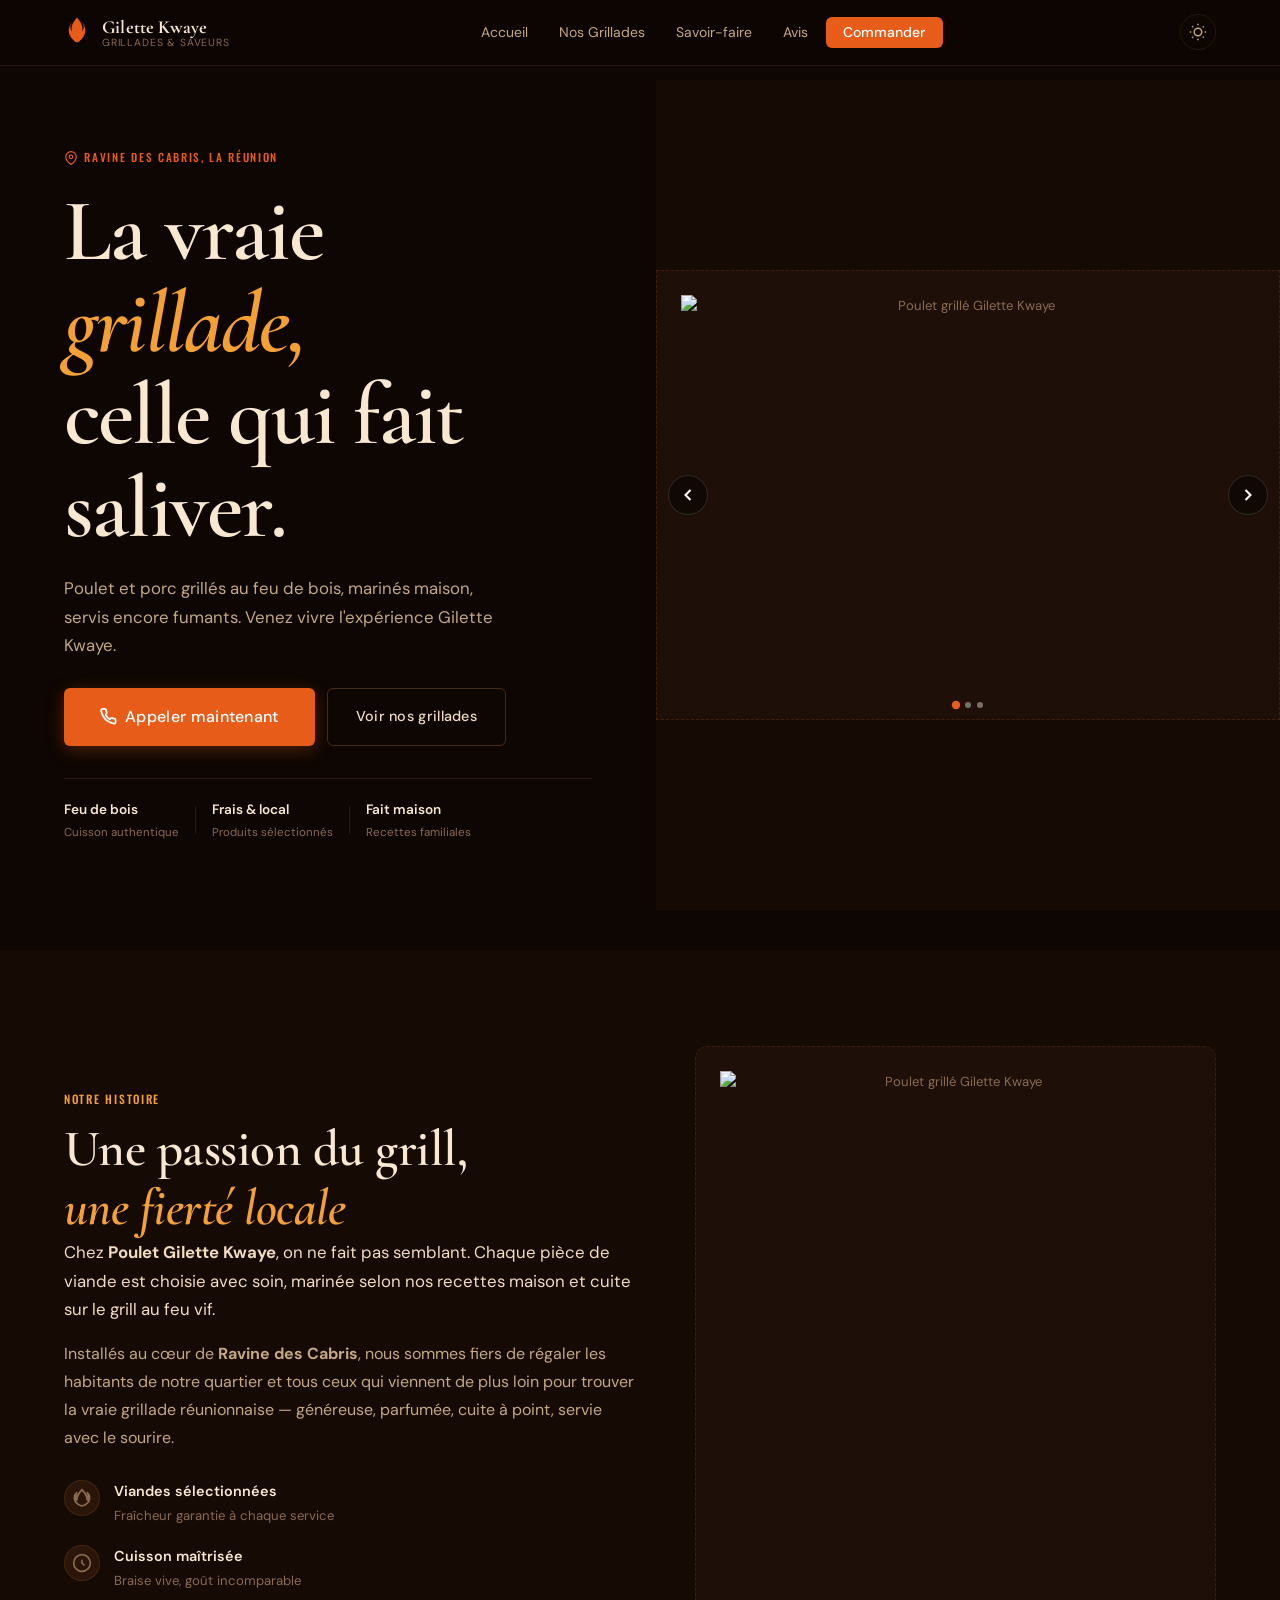
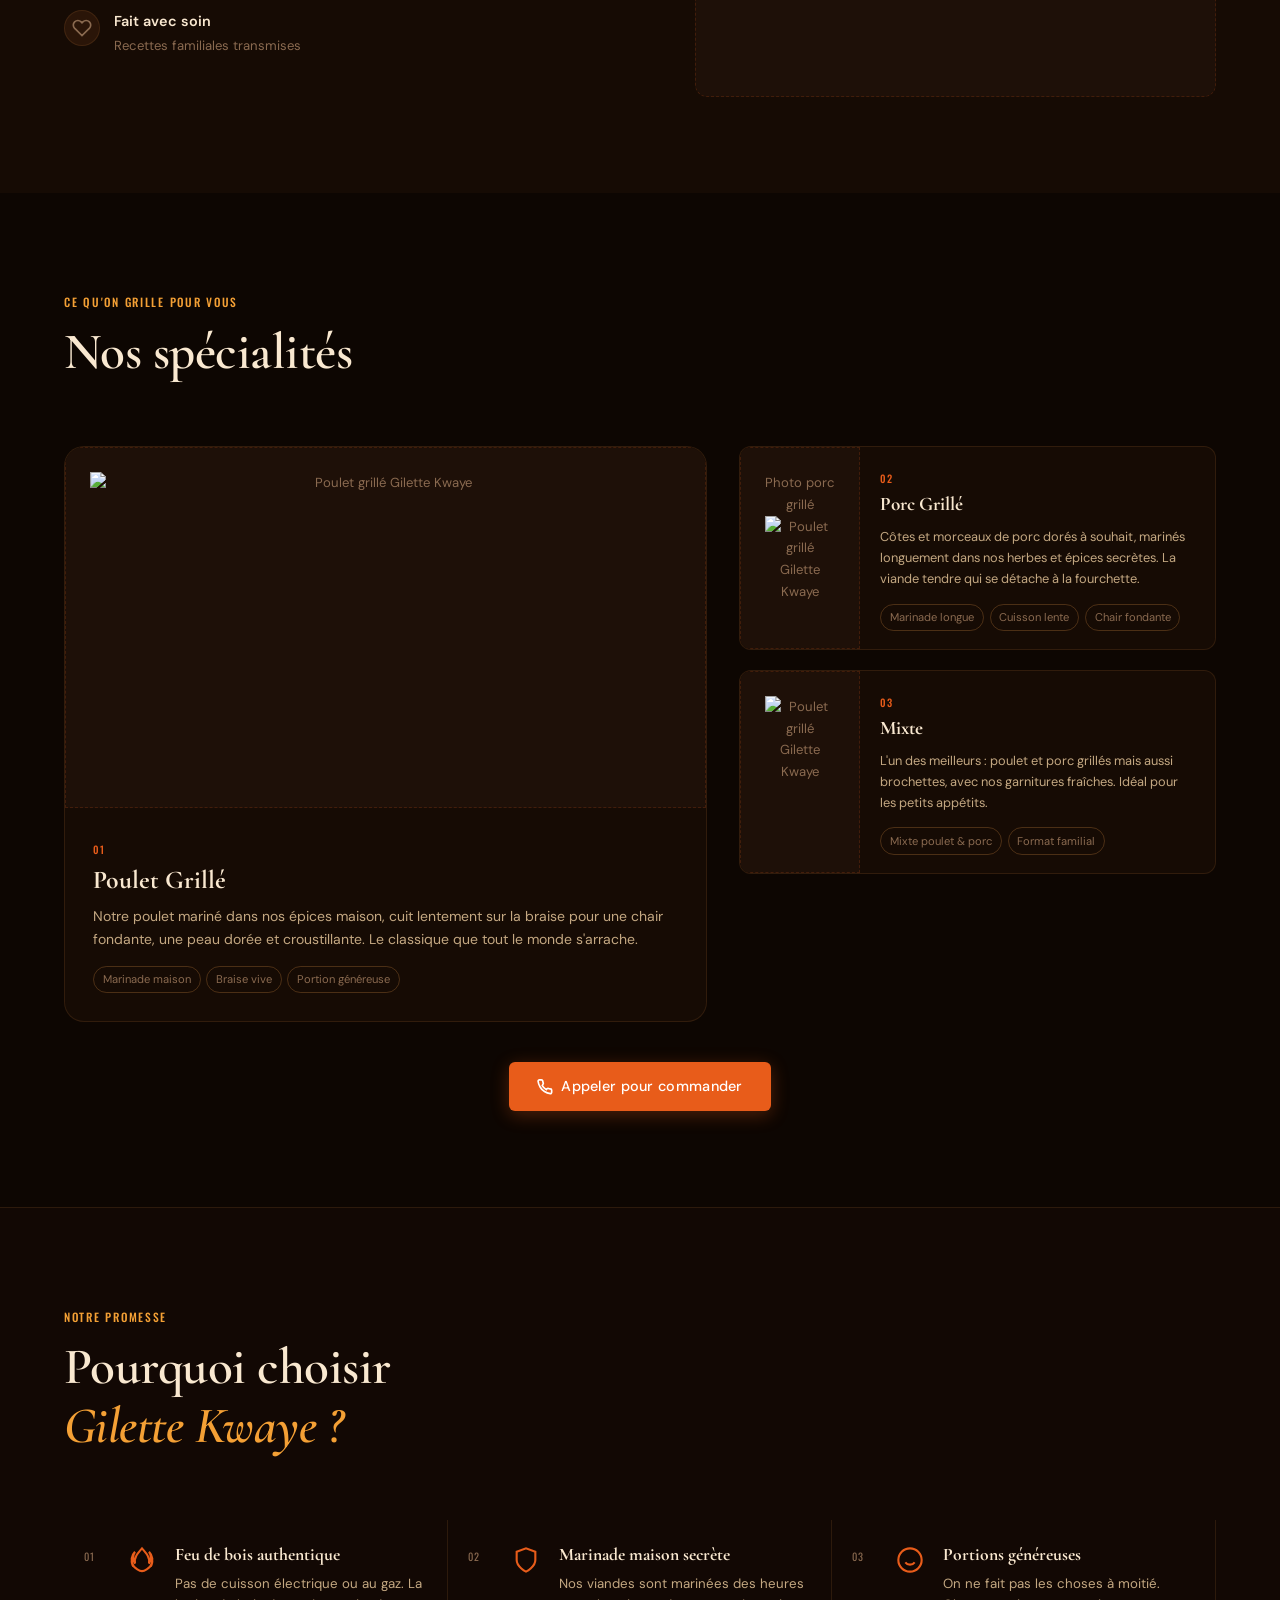
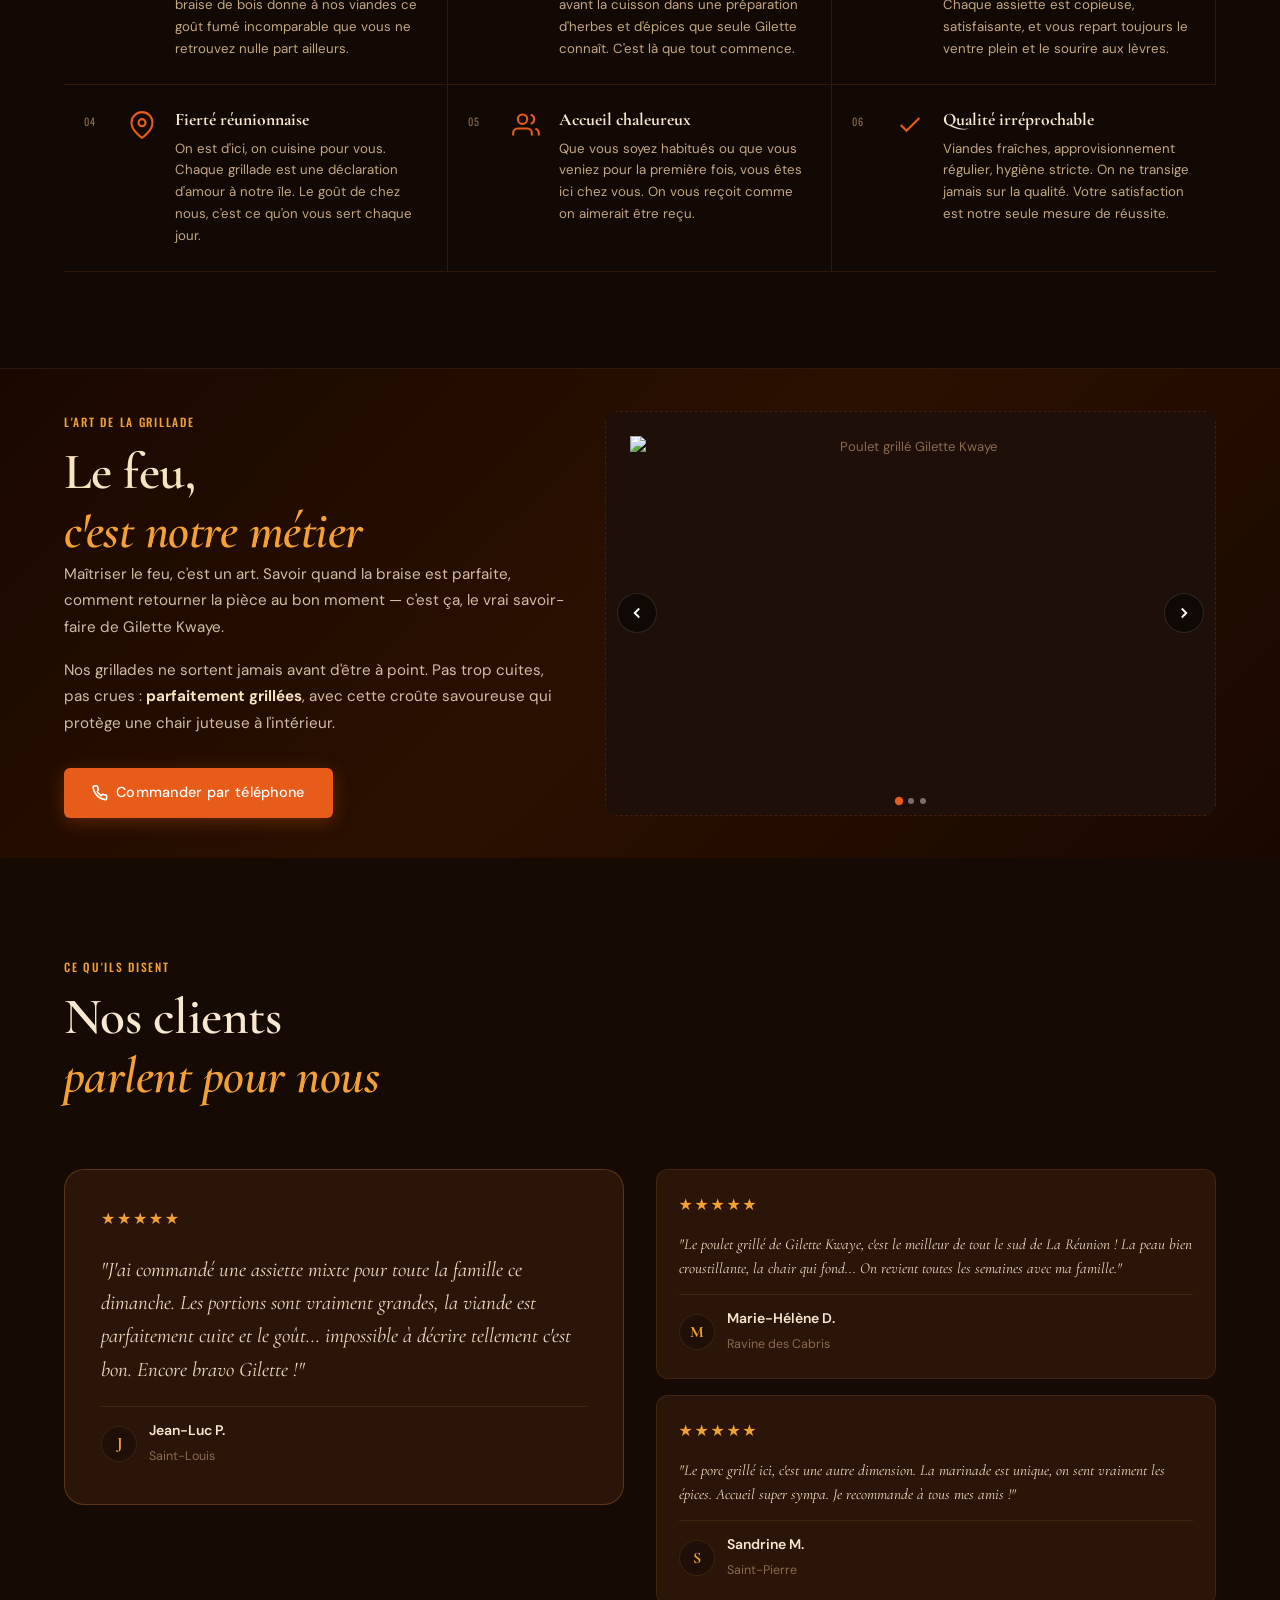
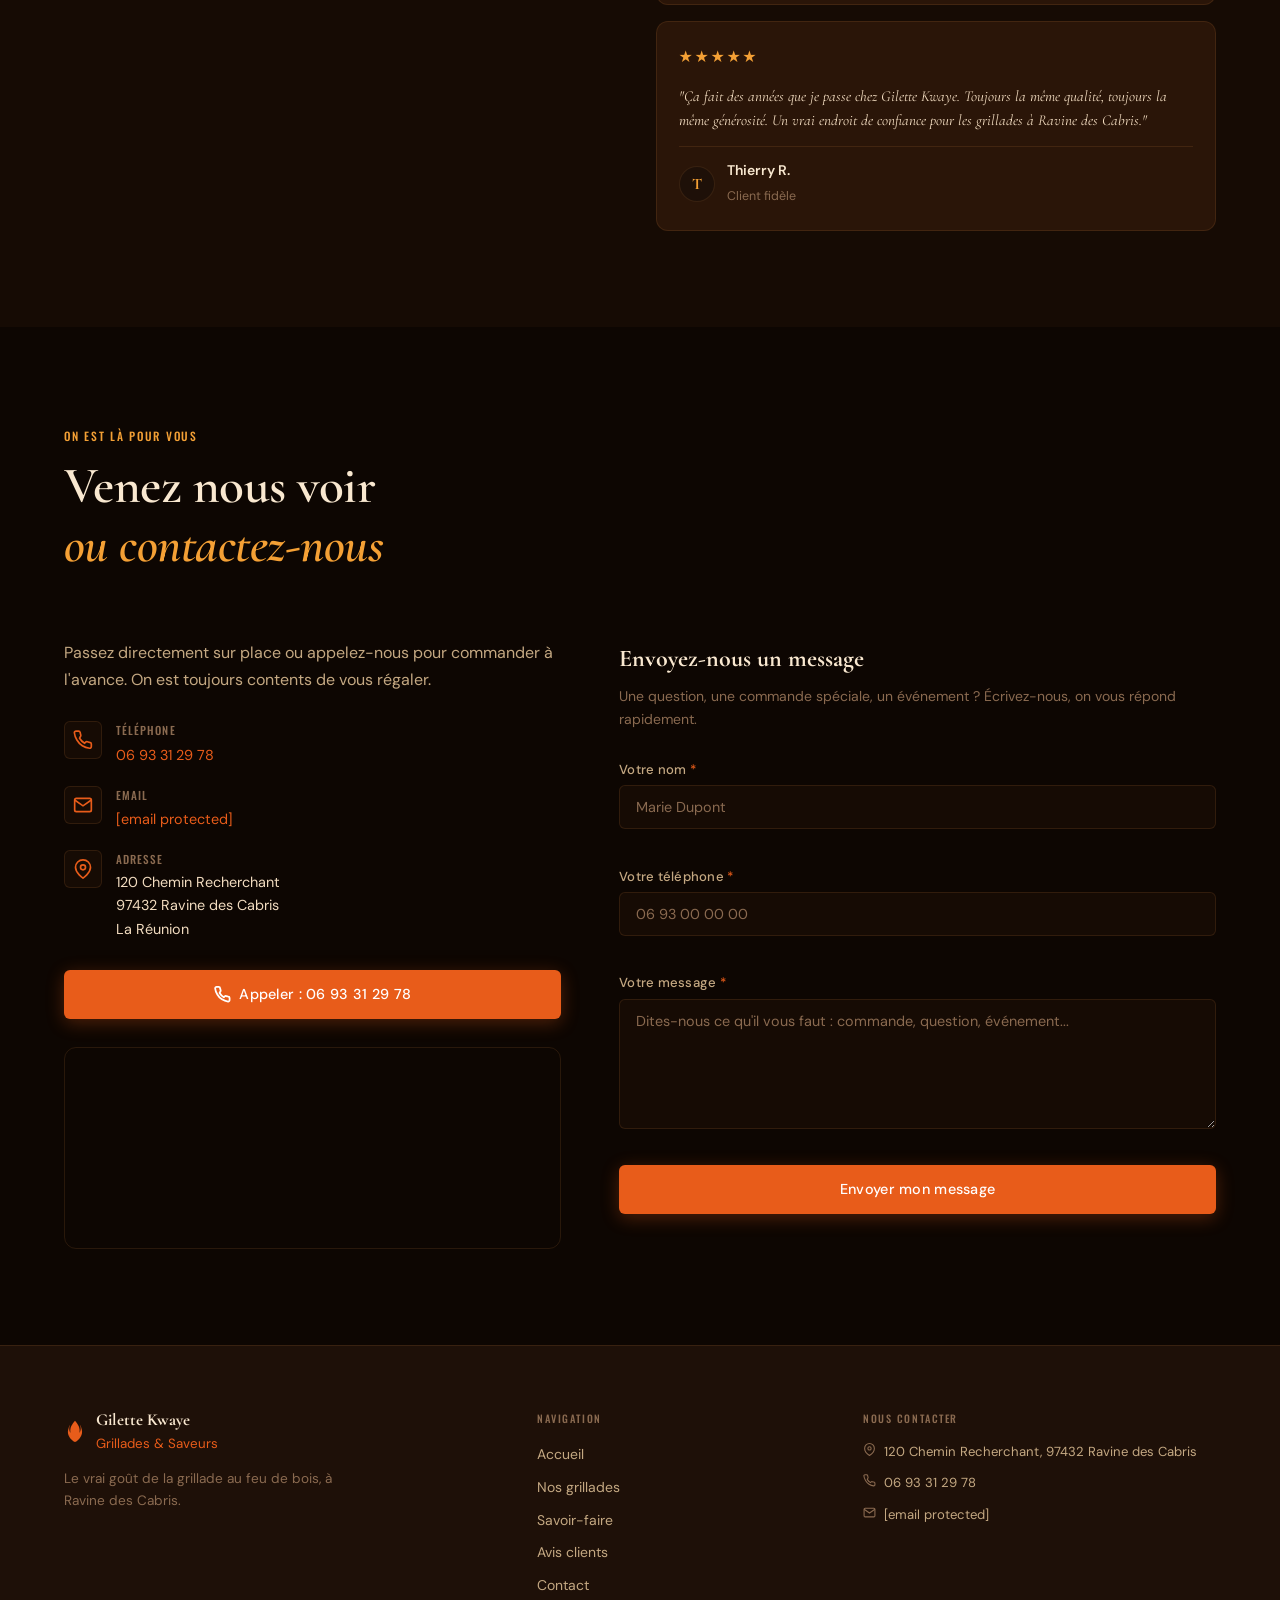
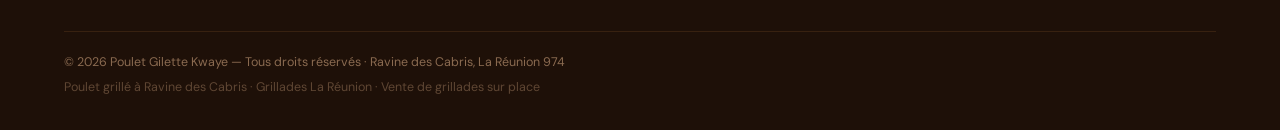
==== commit 56f35e10: "adjustments commit" ====
--- a/index.html
+++ b/index.html
@@ -40,6 +40,36 @@
   <link href="https://fonts.googleapis.com/css2?family=Cormorant+Garamond:ital,wght@0,400;0,600;0,700;1,400;1,600&family=DM+Sans:wght@300;400;500;600&family=Oswald:wght@400;500;600&display=swap" rel="stylesheet" />
 
   <link rel="stylesheet" href="style.css" />
+  <!-- Normalisation responsive des images -->
+  <style>
+    .img-placeholder { width: 100%; height: 100%; overflow: hidden; display: block; }
+    .img-placeholder img {
+      width: 100%;
+      height: 100%;
+      object-fit: cover;
+      object-position: center;
+      display: block;
+    }
+
+    /* Hero : image centrée verticalement */
+    .hero { min-height: auto; padding: 80px 0 40px; display: flex; align-items: center; }
+    .hero__layout { align-items: center; gap: 2rem; width: 100%; }
+    .hero__visual { align-self: center; display: flex; align-items: center; justify-content: center; }
+    .img-placeholder--hero { height: 50vh; max-height: 480px; }
+    .img-placeholder--hero img { object-position: center center; }
+
+    @media (min-width: 1024px) {
+      .hero { min-height: calc(100vh - 80px); }
+      .hero__layout { height: 100%; align-items: center; }
+      .hero__visual { align-self: center; }
+    }
+
+    /* Section ambiance : tient sur l'écran */
+    .ambiance__strip { padding: 40px 0; }
+    .ambiance__container { align-items: center; gap: 2rem; }
+    .ambiance-carousel { height: 100%; }
+    .img-placeholder--ambiance { height: 45vh; max-height: 420px; }
+  </style>
 </head>
 <body>
 
@@ -159,21 +189,17 @@
             <div class="carousel__track" id="hero-track">
               <div class="carousel__slide" aria-label="Photo 1">
                 <div class="img-placeholder img-placeholder--hero">
-                  <svg width="48" height="48" viewBox="0 0 24 24" fill="none" stroke="currentColor" stroke-width="1.5" aria-hidden="true"><rect x="3" y="3" width="18" height="18" rx="2"/><circle cx="8.5" cy="8.5" r="1.5"/><polyline points="21 15 16 10 5 21"/></svg>
-                  <span>Ajoutez votre photo ici</span>
-                  <!-- Remplacer ce bloc par : <img src="votre-photo.jpg" alt="Poulet grillé Gilette Kwaye" loading="lazy" /> -->
+                  <img src="images/img1.jpg" alt="Poulet grillé Gilette Kwaye" loading="lazy"/>
                 </div>
               </div>
               <div class="carousel__slide" aria-label="Photo 2">
                 <div class="img-placeholder img-placeholder--hero">
-                  <svg width="48" height="48" viewBox="0 0 24 24" fill="none" stroke="currentColor" stroke-width="1.5" aria-hidden="true"><rect x="3" y="3" width="18" height="18" rx="2"/><circle cx="8.5" cy="8.5" r="1.5"/><polyline points="21 15 16 10 5 21"/></svg>
-                  <span>Ajoutez votre photo ici</span>
+                  <img src="images/img2.jpg" alt="Poulet grillé Gilette Kwaye" loading="lazy"/>
                 </div>
               </div>
               <div class="carousel__slide" aria-label="Photo 3">
                 <div class="img-placeholder img-placeholder--hero">
-                  <svg width="48" height="48" viewBox="0 0 24 24" fill="none" stroke="currentColor" stroke-width="1.5" aria-hidden="true"><rect x="3" y="3" width="18" height="18" rx="2"/><circle cx="8.5" cy="8.5" r="1.5"/><polyline points="21 15 16 10 5 21"/></svg>
-                  <span>Ajoutez votre photo ici</span>
+                  <img src="images/img3.jpg" alt="Poulet grillé Gilette Kwaye" loading="lazy"/>
                 </div>
               </div>
             </div>
@@ -239,9 +265,7 @@
           <div class="about__media">
             <div class="img-slot img-slot--portrait">
               <div class="img-placeholder">
-                <svg width="40" height="40" viewBox="0 0 24 24" fill="none" stroke="currentColor" stroke-width="1.5" aria-hidden="true"><rect x="3" y="3" width="18" height="18" rx="2"/><circle cx="8.5" cy="8.5" r="1.5"/><polyline points="21 15 16 10 5 21"/></svg>
-                <span>Photo ambiance ou portrait</span>
-                <!-- Remplacer par : <img src="photo-ambiance.jpg" alt="Gilette en train de griller" loading="lazy" /> -->
+                <img src="images/img4.jpg" alt="Poulet grillé Gilette Kwaye" loading="lazy"/>
               </div>
               <div class="about__media-caption">
                 <em>"Depuis des années, on grille avec la même passion."</em>
@@ -269,9 +293,7 @@
             <div class="product--feature__media">
               <div class="img-slot img-slot--wide">
                 <div class="img-placeholder">
-                  <svg width="44" height="44" viewBox="0 0 24 24" fill="none" stroke="currentColor" stroke-width="1.5" aria-hidden="true"><rect x="3" y="3" width="18" height="18" rx="2"/><circle cx="8.5" cy="8.5" r="1.5"/><polyline points="21 15 16 10 5 21"/></svg>
-                  <span>Photo poulet grillé</span>
-                  <!-- Remplacer par : <img src="poulet-grille.jpg" alt="Poulet grillé Gilette Kwaye" loading="lazy" /> -->
+                  <img src="images/img5.jpg" alt="Poulet grillé Gilette Kwaye" loading="lazy"/>
                 </div>
               </div>
             </div>
@@ -294,9 +316,8 @@
               <div class="product--secondary__media">
                 <div class="img-slot img-slot--square">
                   <div class="img-placeholder">
-                    <svg width="32" height="32" viewBox="0 0 24 24" fill="none" stroke="currentColor" stroke-width="1.5" aria-hidden="true"><rect x="3" y="3" width="18" height="18" rx="2"/><circle cx="8.5" cy="8.5" r="1.5"/><polyline points="21 15 16 10 5 21"/></svg>
                     <span>Photo porc grillé</span>
-                    <!-- Remplacer par : <img src="porc-grille.jpg" alt="Porc grillé" loading="lazy" /> -->
+                    <img src="images/img6.jpg" alt="Poulet grillé Gilette Kwaye" loading="lazy"/>
                   </div>
                 </div>
               </div>
@@ -316,19 +337,16 @@
               <div class="product--secondary__media">
                 <div class="img-slot img-slot--square">
                   <div class="img-placeholder">
-                    <svg width="32" height="32" viewBox="0 0 24 24" fill="none" stroke="currentColor" stroke-width="1.5" aria-hidden="true"><rect x="3" y="3" width="18" height="18" rx="2"/><circle cx="8.5" cy="8.5" r="1.5"/><polyline points="21 15 16 10 5 21"/></svg>
-                    <span>Photo assiette mixte</span>
-                    <!-- Remplacer par : <img src="assiette-mixte.jpg" alt="Assiette mixte grillades" loading="lazy" /> -->
+                    <img src="images/img7.jpg" alt="Poulet grillé Gilette Kwaye" loading="lazy"/>
                   </div>
                 </div>
               </div>
               <div class="product--secondary__body">
                 <span class="product__num">03</span>
-                <h3 class="product__title">Assiette Mixte</h3>
-                <p class="product__desc">Le meilleur des deux : poulet et porc grillés dans une assiette généreuse, avec nos garnitures fraîches. Idéal pour les grands appétits.</p>
+                <h3 class="product__title">Mixte</h3>
+                <p class="product__desc">L'un des meilleurs : poulet et porc grillés mais aussi brochettes, avec nos garnitures fraîches. Idéal pour les petits appétits.</p>
                 <ul class="product__tags" aria-label="Caractéristiques">
                   <li>Mixte poulet &amp; porc</li>
-                  <li>Accompagnement inclus</li>
                   <li>Format familial</li>
                 </ul>
               </div>
@@ -450,20 +468,17 @@
               <div class="carousel__track" id="ambiance-track">
                 <div class="carousel__slide">
                   <div class="img-placeholder img-placeholder--ambiance">
-                    <svg width="40" height="40" viewBox="0 0 24 24" fill="none" stroke="currentColor" stroke-width="1.5" aria-hidden="true"><rect x="3" y="3" width="18" height="18" rx="2"/><circle cx="8.5" cy="8.5" r="1.5"/><polyline points="21 15 16 10 5 21"/></svg>
-                    <span>Photo de la grillade</span>
+                    <img src="images/img8.jpg" alt="Poulet grillé Gilette Kwaye" loading="lazy"/>
                   </div>
                 </div>
                 <div class="carousel__slide">
                   <div class="img-placeholder img-placeholder--ambiance">
-                    <svg width="40" height="40" viewBox="0 0 24 24" fill="none" stroke="currentColor" stroke-width="1.5" aria-hidden="true"><rect x="3" y="3" width="18" height="18" rx="2"/><circle cx="8.5" cy="8.5" r="1.5"/><polyline points="21 15 16 10 5 21"/></svg>
-                    <span>Photo de la braise</span>
+                    <img src="images/img9.jpg" alt="Poulet grillé Gilette Kwaye" loading="lazy"/>
                   </div>
                 </div>
                 <div class="carousel__slide">
                   <div class="img-placeholder img-placeholder--ambiance">
-                    <svg width="40" height="40" viewBox="0 0 24 24" fill="none" stroke="currentColor" stroke-width="1.5" aria-hidden="true"><rect x="3" y="3" width="18" height="18" rx="2"/><circle cx="8.5" cy="8.5" r="1.5"/><polyline points="21 15 16 10 5 21"/></svg>
-                    <span>Photo de l'ambiance</span>
+                    <img src="images/img10.jpg" alt="Poulet grillé Gilette Kwaye" loading="lazy"/>
                   </div>
                 </div>
               </div>
@@ -579,7 +594,7 @@
                 </span>
                 <div>
                   <span class="contact__label">Email</span>
-                  <a href="mailto:pouletgilettekwaye@gmail.com" class="contact__value">pouletgilettekwaye@gmail.com</a>
+                  <a href="/cdn-cgi/l/email-protection#9cecf3e9f0f9e8fbf5f0f9e8e8f9f7ebfde5f9dcfbf1fdf5f0b2fff3f1" class="contact__value"><span class="__cf_email__" data-cfemail="364659435a5342515f5a534242535d41574f5376515b575f5a1855595b">[email&#160;protected]</span></a>
                 </div>
               </li>
               <li class="contact__item">
@@ -602,25 +617,18 @@
               Appeler : 06 93 31 29 78
             </a>
 
-            <!-- Carte stylisée sobre -->
-            <div class="contact__map" aria-label="Localisation : Ravine des Cabris, La Réunion" role="img">
-              <svg viewBox="0 0 320 150" xmlns="http://www.w3.org/2000/svg" class="map-svg" aria-hidden="true">
-                <rect width="320" height="150" rx="8" fill="var(--map-bg)"/>
-                <line x1="0" y1="75" x2="320" y2="75" stroke="var(--map-road)" stroke-width="7"/>
-                <line x1="160" y1="0" x2="160" y2="150" stroke="var(--map-road)" stroke-width="5"/>
-                <line x1="0" y1="38" x2="190" y2="38" stroke="var(--map-road-sec)" stroke-width="3"/>
-                <line x1="95" y1="0" x2="245" y2="150" stroke="var(--map-road-sec)" stroke-width="2.5"/>
-                <circle cx="55" cy="28" r="18" fill="var(--map-green)" opacity="0.5"/>
-                <circle cx="268" cy="122" r="22" fill="var(--map-green)" opacity="0.4"/>
-                <text x="160" y="22" text-anchor="middle" font-size="9" fill="var(--map-label)" font-family="sans-serif">Ravine des Cabris</text>
-                <circle cx="160" cy="75" r="16" fill="var(--color-fire)" opacity="0.2"/>
-                <circle cx="160" cy="75" r="9" fill="var(--color-fire)" opacity="0.5"/>
-                <circle cx="160" cy="75" r="4.5" fill="var(--color-fire)"/>
-                <circle cx="160" cy="75" r="1.8" fill="var(--color-cream)"/>
-                <rect x="116" y="45" width="88" height="18" rx="4" fill="var(--color-fire)" opacity="0.9"/>
-                <text x="160" y="58" text-anchor="middle" font-size="8.5" fill="var(--color-cream)" font-family="sans-serif" font-weight="bold">Gilette Kwaye</text>
-                <text x="162" y="91" text-anchor="middle" font-size="7.5" fill="var(--color-amber)" font-family="sans-serif" opacity="0.8">120 chemin recherchant</text>
-              </svg>
+            <!-- Google Maps embed -->
+            <div class="contact__map" aria-label="Localisation : 120 Chemin Recherchant, Ravine des Cabris, La Réunion">
+              <iframe
+                src="https://www.google.com/maps/embed?pb=!1m10!1m8!1m3!1d500!2d55.48488907023196!3d-21.289734492059075!3m2!1i1024!2i768!4f13.1!5e0!3m2!1sfr!2sfr!4v1700000000000"
+                width="100%"
+                height="200"
+                style="border:0; border-radius: 8px; display:block;"
+                allowfullscreen=""
+                loading="lazy"
+                referrerpolicy="no-referrer-when-downgrade"
+                title="Localisation Poulet Gilette Kwaye – 120 Chemin Recherchant, Ravine des Cabris"
+              ></iframe>
             </div>
           </div>
 
@@ -703,7 +711,7 @@
             </p>
             <p>
               <svg width="13" height="13" viewBox="0 0 24 24" fill="none" stroke="currentColor" stroke-width="2" aria-hidden="true"><path d="M4 4h16c1.1 0 2 .9 2 2v12c0 1.1-.9 2-2 2H4c-1.1 0-2-.9-2-2V6c0-1.1.9-2 2-2z"/><polyline points="22,6 12,13 2,6"/></svg>
-              <a href="mailto:pouletgilettekwaye@gmail.com">pouletgilettekwaye@gmail.com</a>
+              <a href="/cdn-cgi/l/email-protection#84f4ebf1e8e1f0e3ede8e1f0f0e1eff3e5fde1c4e3e9e5ede8aae7ebe9"><span class="__cf_email__" data-cfemail="04746b71686170636d68617070616f73657d61446369656d682a676b69">[email&#160;protected]</span></a>
             </p>
           </address>
         </div>
@@ -717,10 +725,106 @@
     </div>
   </footer>
 
-  <button class="back-to-top" id="back-to-top" aria-label="Retour en haut de la page" aria-hidden="true">
-    <svg width="18" height="18" viewBox="0 0 24 24" fill="none" stroke="currentColor" stroke-width="2.5" aria-hidden="true"><polyline points="18 15 12 9 6 15"/></svg>
+  <button class="back-to-top" id="back-to-top-btn" aria-label="Retour en haut de page" title="Retour en haut">
+    <svg width="20" height="20" viewBox="0 0 24 24" fill="none" stroke="currentColor" stroke-width="2.5" aria-hidden="true"><polyline points="18 15 12 9 6 15"/></svg>
   </button>
 
-  <script src="script.js"></script>
+  <script>
+    document.getElementById('current-year').textContent = new Date().getFullYear();
+
+    // Theme toggle
+    const html = document.documentElement;
+    const themeBtn = document.getElementById('theme-toggle');
+    const saved = localStorage.getItem('theme');
+    if (saved) html.setAttribute('data-theme', saved);
+    themeBtn.addEventListener('click', () => {
+      const t = html.getAttribute('data-theme') === 'dark' ? 'light' : 'dark';
+      html.setAttribute('data-theme', t);
+      localStorage.setItem('theme', t);
+    });
+
+    // Burger menu
+    const burger = document.getElementById('burger-btn');
+    const mobileMenu = document.getElementById('mobile-menu');
+    burger.addEventListener('click', () => {
+      const open = burger.getAttribute('aria-expanded') === 'true';
+      burger.setAttribute('aria-expanded', String(!open));
+      mobileMenu.setAttribute('aria-hidden', String(open));
+      mobileMenu.classList.toggle('is-open', !open);
+      burger.classList.toggle('is-active', !open);
+    });
+    mobileMenu.querySelectorAll('a').forEach(a => a.addEventListener('click', () => {
+      burger.setAttribute('aria-expanded', 'false');
+      mobileMenu.setAttribute('aria-hidden', 'true');
+      mobileMenu.classList.remove('is-open');
+      burger.classList.remove('is-active');
+    }));
+
+    // Scroll : header + back-to-top
+    const header = document.getElementById('header');
+    const btt = document.getElementById('back-to-top-btn');
+    window.addEventListener('scroll', () => {
+      header.classList.toggle('header--scrolled', window.scrollY > 60);
+      btt.classList.toggle('is-visible', window.scrollY > 400);
+    }, { passive: true });
+    btt.addEventListener('click', () => window.scrollTo({ top: 0, behavior: 'smooth' }));
+
+    // Reveal on scroll
+    const revealEls = document.querySelectorAll('.reveal, .reveal-item');
+    const io = new IntersectionObserver((entries) => {
+      entries.forEach(e => { if (e.isIntersecting) { e.target.classList.add('is-visible'); io.unobserve(e.target); } });
+    }, { threshold: 0.12 });
+    revealEls.forEach(el => io.observe(el));
+
+    // Carousel
+    function initCarousel(trackId, prevId, nextId, dotsId) {
+      const track = document.getElementById(trackId);
+      const slides = track ? track.querySelectorAll('.carousel__slide') : [];
+      if (!slides.length) return;
+      let cur = 0;
+      const dotsContainer = document.getElementById(dotsId);
+      slides.forEach((_, i) => {
+        const d = document.createElement('button');
+        d.setAttribute('role', 'tab');
+        d.setAttribute('aria-label', 'Photo ' + (i + 1));
+        d.className = 'carousel__dot' + (i === 0 ? ' is-active' : '');
+        d.addEventListener('click', () => goTo(i));
+        dotsContainer.appendChild(d);
+      });
+      const dots = dotsContainer.querySelectorAll('.carousel__dot');
+      function goTo(n) {
+        cur = (n + slides.length) % slides.length;
+        track.style.transform = 'translateX(-' + (cur * 100) + '%)';
+        dots.forEach((d, i) => d.classList.toggle('is-active', i === cur));
+      }
+      document.getElementById(prevId).addEventListener('click', () => goTo(cur - 1));
+      document.getElementById(nextId).addEventListener('click', () => goTo(cur + 1));
+      setInterval(() => goTo(cur + 1), 4500);
+    }
+    initCarousel('hero-track', 'hero-prev', 'hero-next', 'hero-dots');
+    initCarousel('ambiance-track', 'ambiance-prev', 'ambiance-next', 'ambiance-dots');
+
+    // Formulaire
+    const form = document.getElementById('contact-form');
+    if (form) {
+      form.addEventListener('submit', e => {
+        e.preventDefault();
+        let ok = true;
+        [['form-name','error-name'],['form-phone','error-phone'],['form-message','error-message']].forEach(([id, errId]) => {
+          const el = document.getElementById(id);
+          const err = document.getElementById(errId);
+          if (!el.value.trim()) { err.textContent = 'Ce champ est requis.'; ok = false; }
+          else { err.textContent = ''; }
+        });
+        if (ok) {
+          document.getElementById('submit-btn').disabled = true;
+          const succ = document.getElementById('form-success');
+          succ.removeAttribute('aria-hidden');
+          succ.style.display = 'flex';
+          form.reset();
+        }
+      });
+    }
+  </script>
 </body>
 </html>
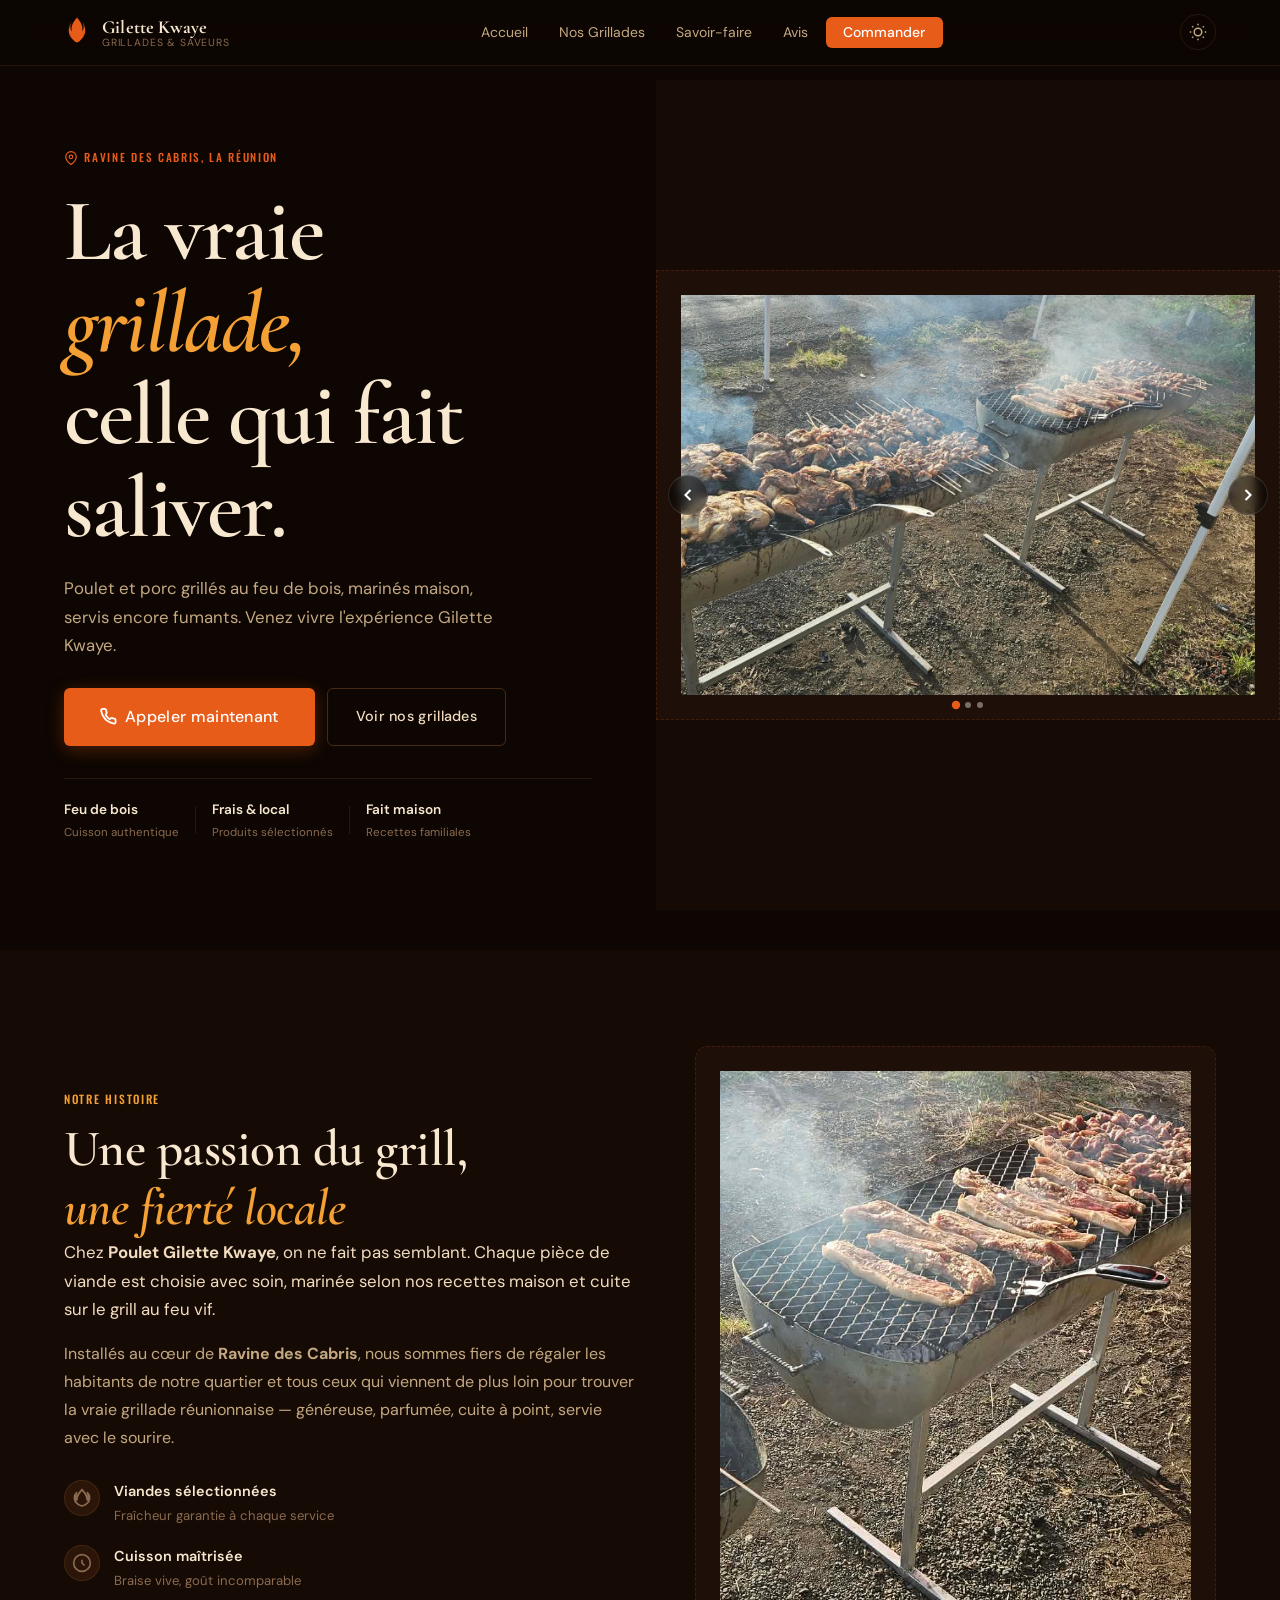
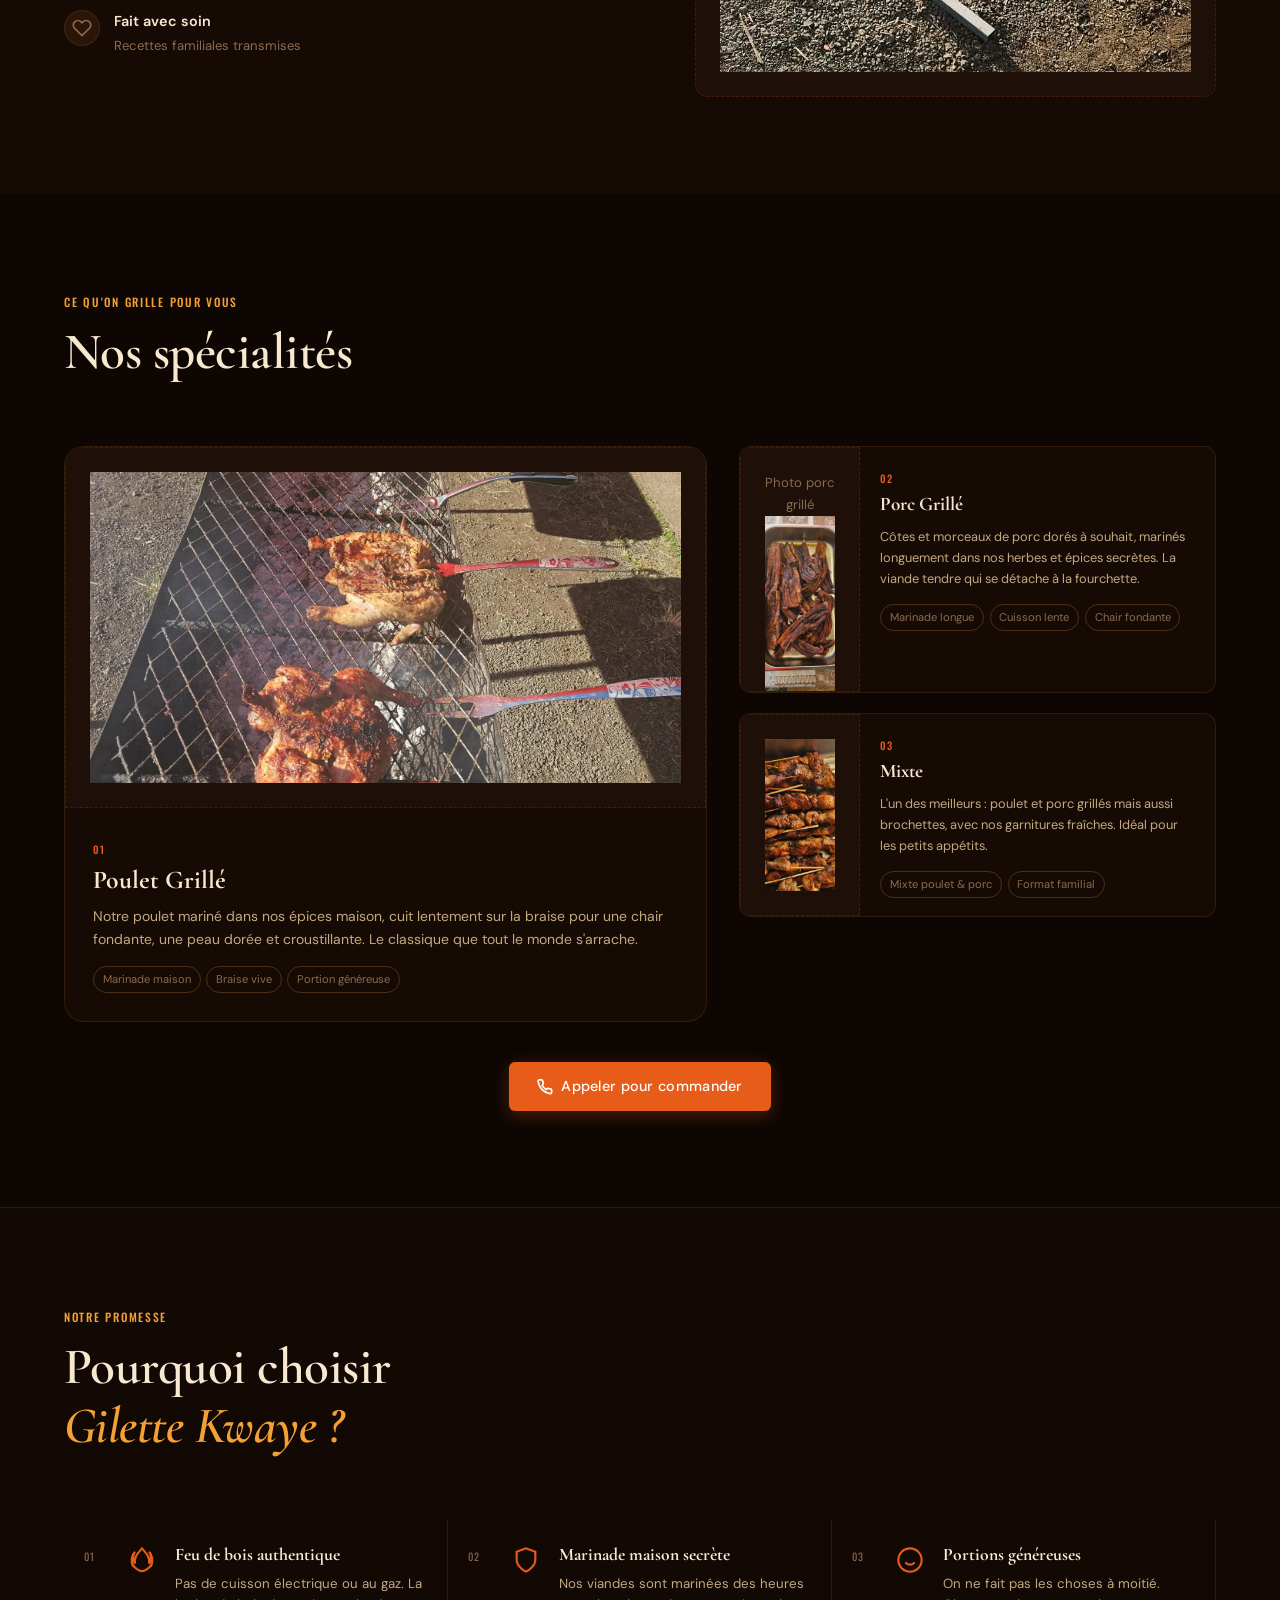
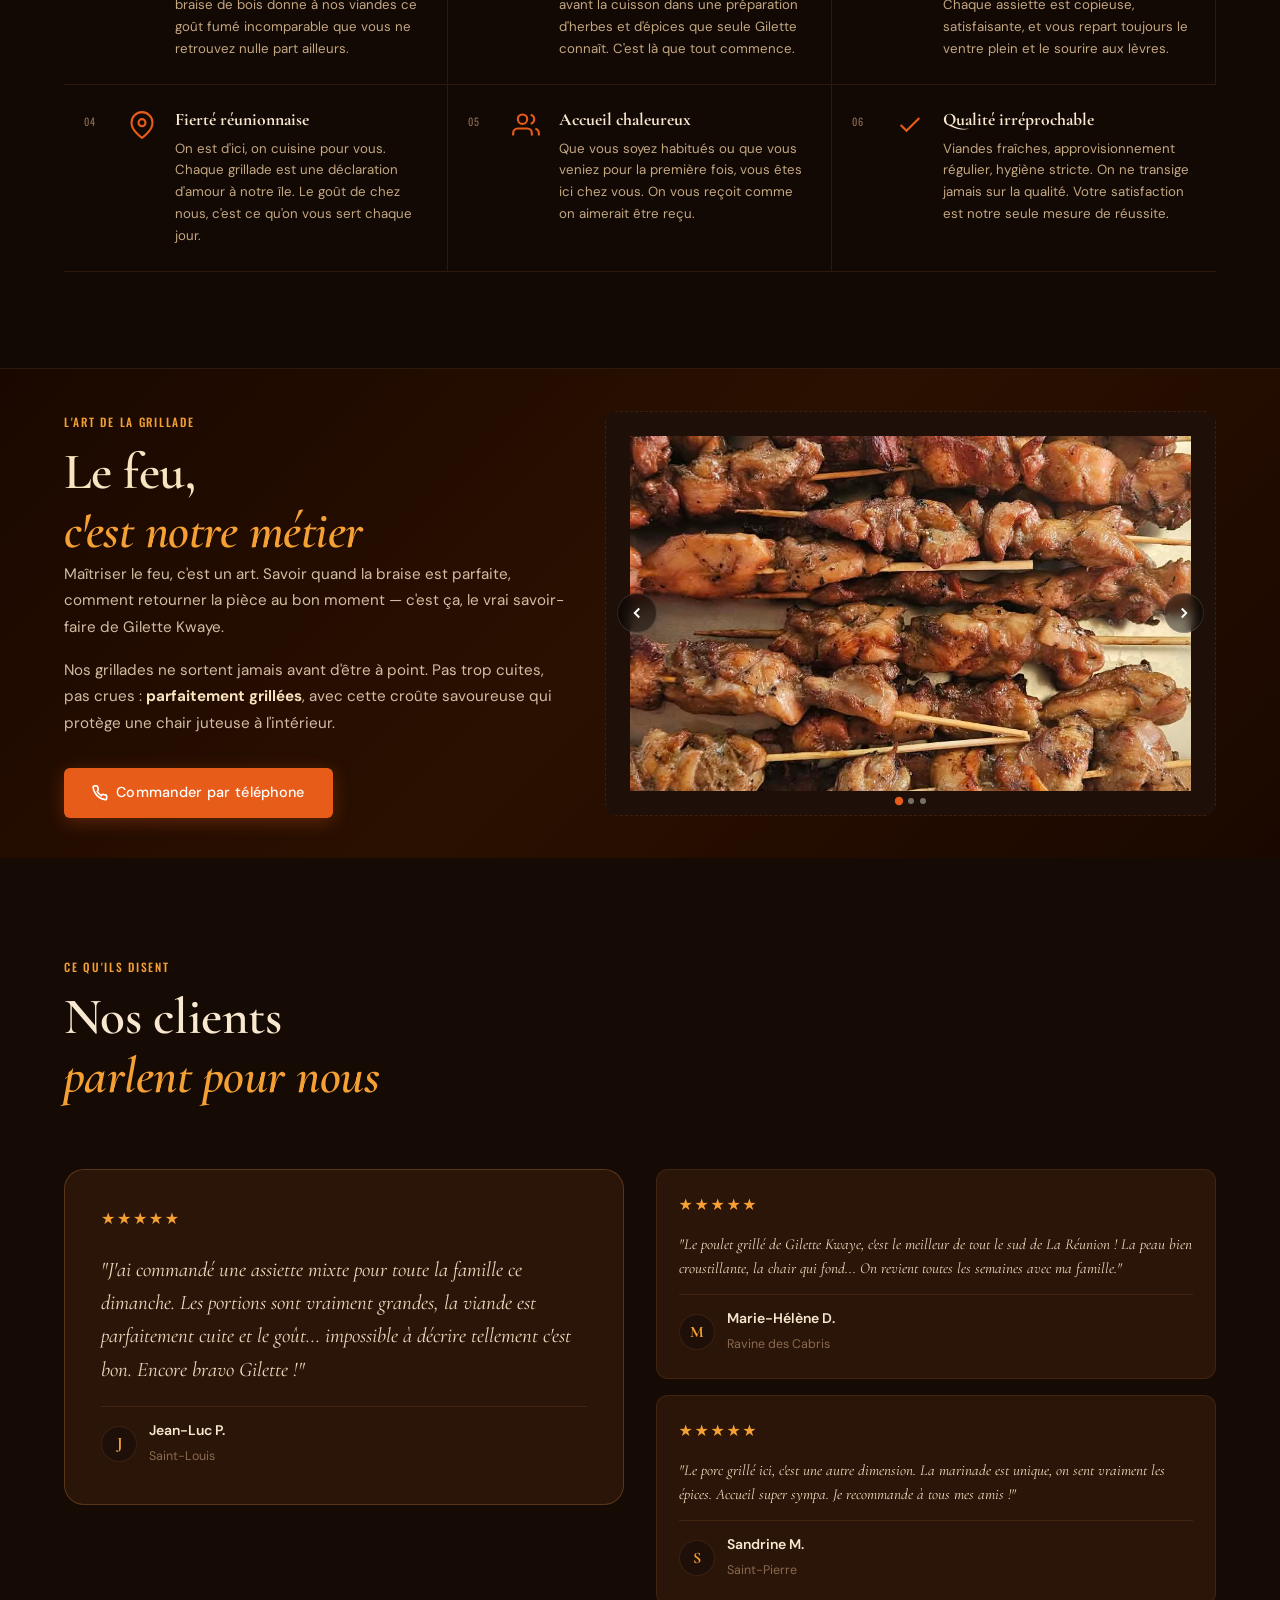
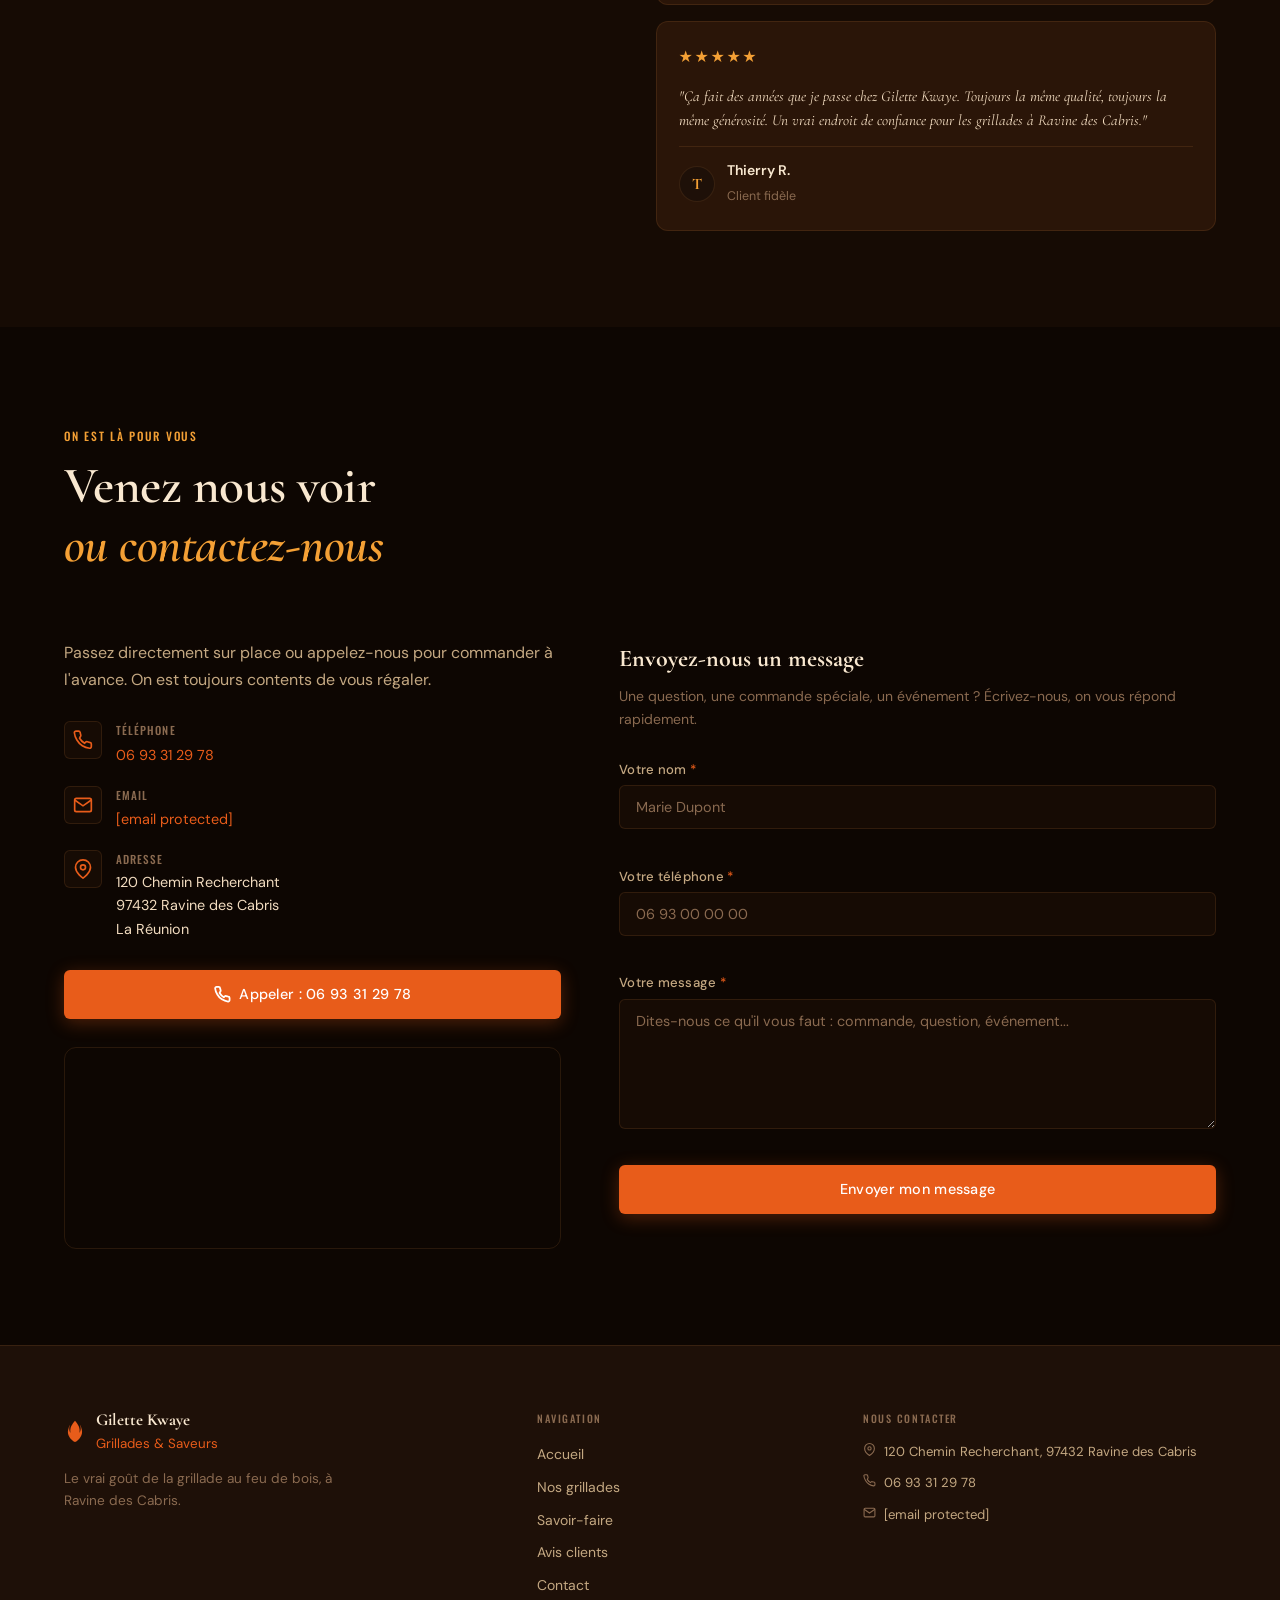
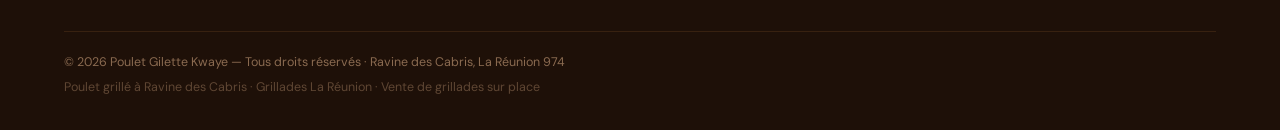
==== commit 16034382: "index correction" ====
--- a/index.html
+++ b/index.html
@@ -189,17 +189,17 @@
             <div class="carousel__track" id="hero-track">
               <div class="carousel__slide" aria-label="Photo 1">
                 <div class="img-placeholder img-placeholder--hero">
-                  <img src="images/img1.jpg" alt="Poulet grillé Gilette Kwaye" loading="lazy"/>
+                  <img src="images/img1.JPG" alt="Poulet grillé Gilette Kwaye" loading="lazy"/>
                 </div>
               </div>
               <div class="carousel__slide" aria-label="Photo 2">
                 <div class="img-placeholder img-placeholder--hero">
-                  <img src="images/img2.jpg" alt="Poulet grillé Gilette Kwaye" loading="lazy"/>
+                  <img src="images/img2.JPG" alt="Poulet grillé Gilette Kwaye" loading="lazy"/>
                 </div>
               </div>
               <div class="carousel__slide" aria-label="Photo 3">
                 <div class="img-placeholder img-placeholder--hero">
-                  <img src="images/img3.jpg" alt="Poulet grillé Gilette Kwaye" loading="lazy"/>
+                  <img src="images/img3.JPG" alt="Poulet grillé Gilette Kwaye" loading="lazy"/>
                 </div>
               </div>
             </div>
@@ -265,7 +265,7 @@
           <div class="about__media">
             <div class="img-slot img-slot--portrait">
               <div class="img-placeholder">
-                <img src="images/img4.jpg" alt="Poulet grillé Gilette Kwaye" loading="lazy"/>
+                <img src="images/img4.JPG" alt="Poulet grillé Gilette Kwaye" loading="lazy"/>
               </div>
               <div class="about__media-caption">
                 <em>"Depuis des années, on grille avec la même passion."</em>
@@ -293,7 +293,7 @@
             <div class="product--feature__media">
               <div class="img-slot img-slot--wide">
                 <div class="img-placeholder">
-                  <img src="images/img5.jpg" alt="Poulet grillé Gilette Kwaye" loading="lazy"/>
+                  <img src="images/img5.JPG" alt="Poulet grillé Gilette Kwaye" loading="lazy"/>
                 </div>
               </div>
             </div>
@@ -317,7 +317,7 @@
                 <div class="img-slot img-slot--square">
                   <div class="img-placeholder">
                     <span>Photo porc grillé</span>
-                    <img src="images/img6.jpg" alt="Poulet grillé Gilette Kwaye" loading="lazy"/>
+                    <img src="images/img6.JPG" alt="Poulet grillé Gilette Kwaye" loading="lazy"/>
                   </div>
                 </div>
               </div>
@@ -337,7 +337,7 @@
               <div class="product--secondary__media">
                 <div class="img-slot img-slot--square">
                   <div class="img-placeholder">
-                    <img src="images/img7.jpg" alt="Poulet grillé Gilette Kwaye" loading="lazy"/>
+                    <img src="images/img7.JPG" alt="Poulet grillé Gilette Kwaye" loading="lazy"/>
                   </div>
                 </div>
               </div>
@@ -468,17 +468,17 @@
               <div class="carousel__track" id="ambiance-track">
                 <div class="carousel__slide">
                   <div class="img-placeholder img-placeholder--ambiance">
-                    <img src="images/img8.jpg" alt="Poulet grillé Gilette Kwaye" loading="lazy"/>
+                    <img src="images/img8.JPG" alt="Poulet grillé Gilette Kwaye" loading="lazy"/>
                   </div>
                 </div>
                 <div class="carousel__slide">
                   <div class="img-placeholder img-placeholder--ambiance">
-                    <img src="images/img9.jpg" alt="Poulet grillé Gilette Kwaye" loading="lazy"/>
+                    <img src="images/img9.JPG" alt="Poulet grillé Gilette Kwaye" loading="lazy"/>
                   </div>
                 </div>
                 <div class="carousel__slide">
                   <div class="img-placeholder img-placeholder--ambiance">
-                    <img src="images/img10.jpg" alt="Poulet grillé Gilette Kwaye" loading="lazy"/>
+                    <img src="images/img10.JPG" alt="Poulet grillé Gilette Kwaye" loading="lazy"/>
                   </div>
                 </div>
               </div>
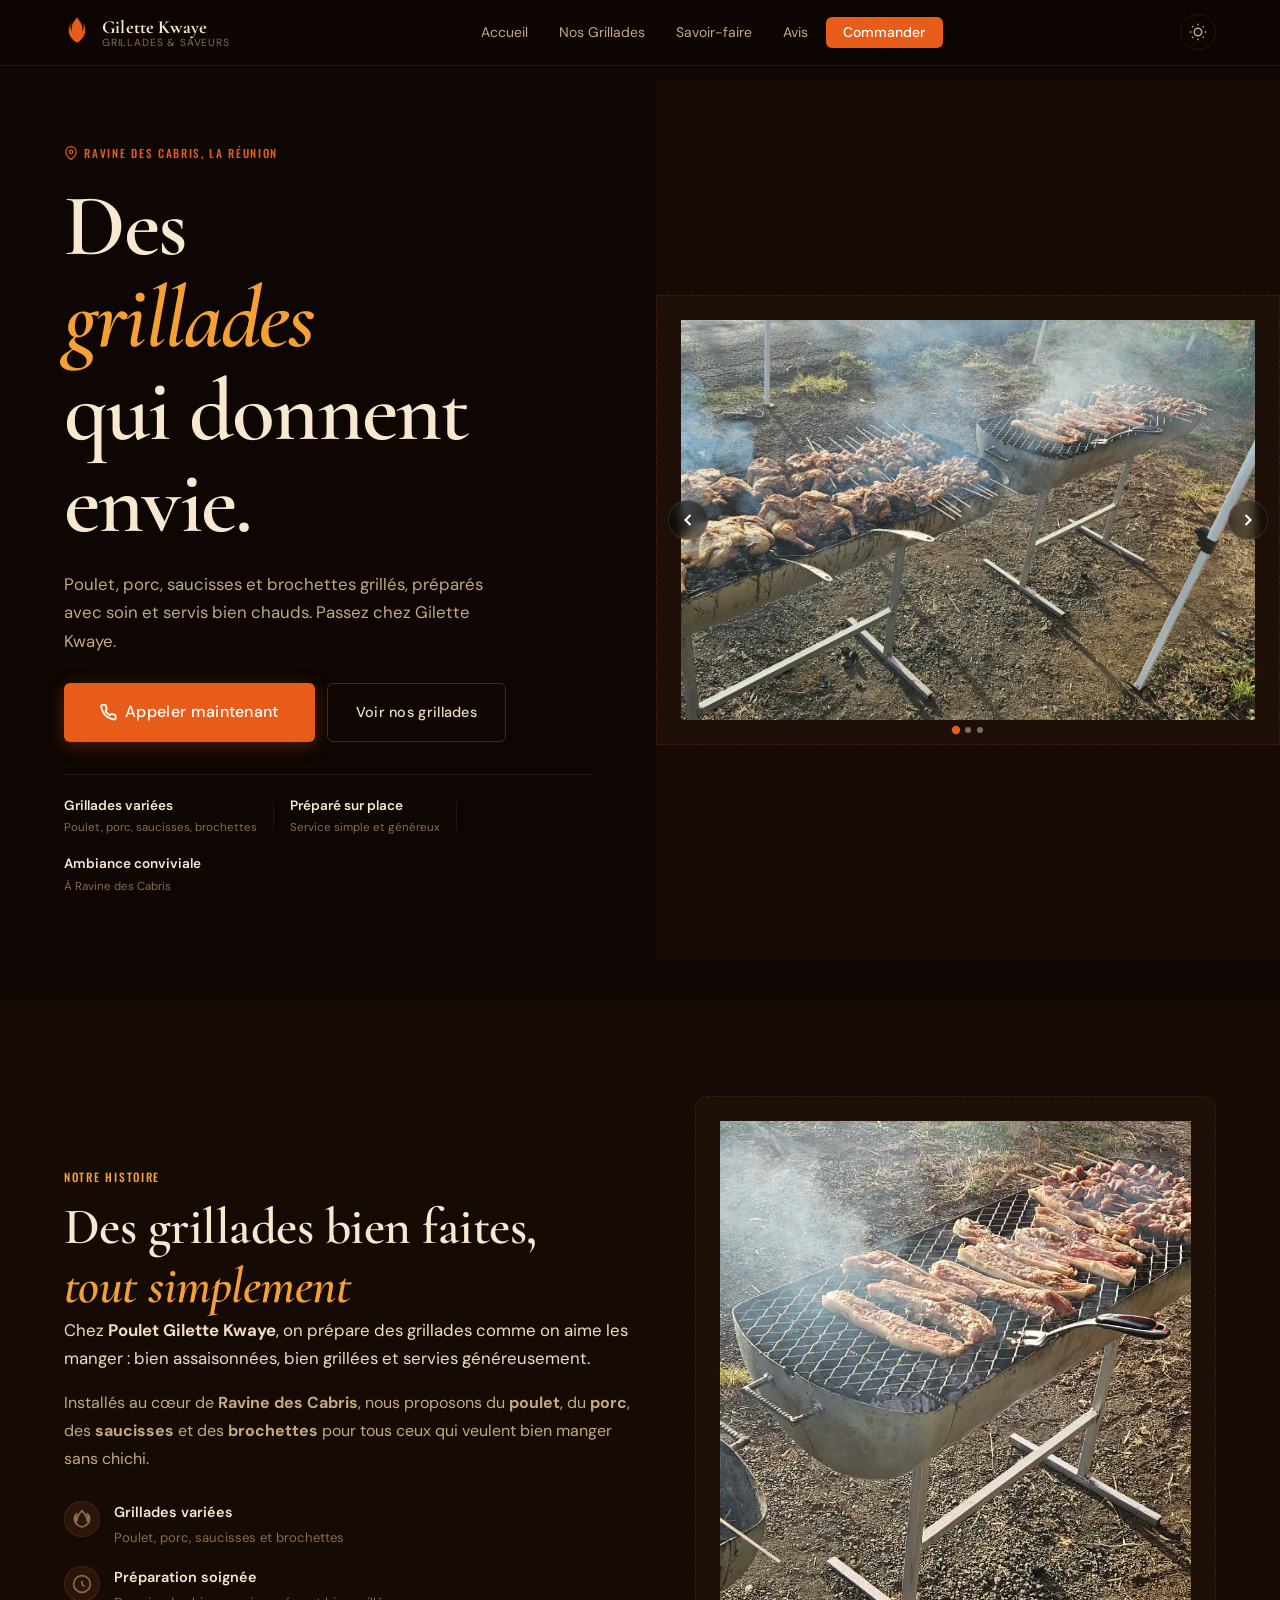
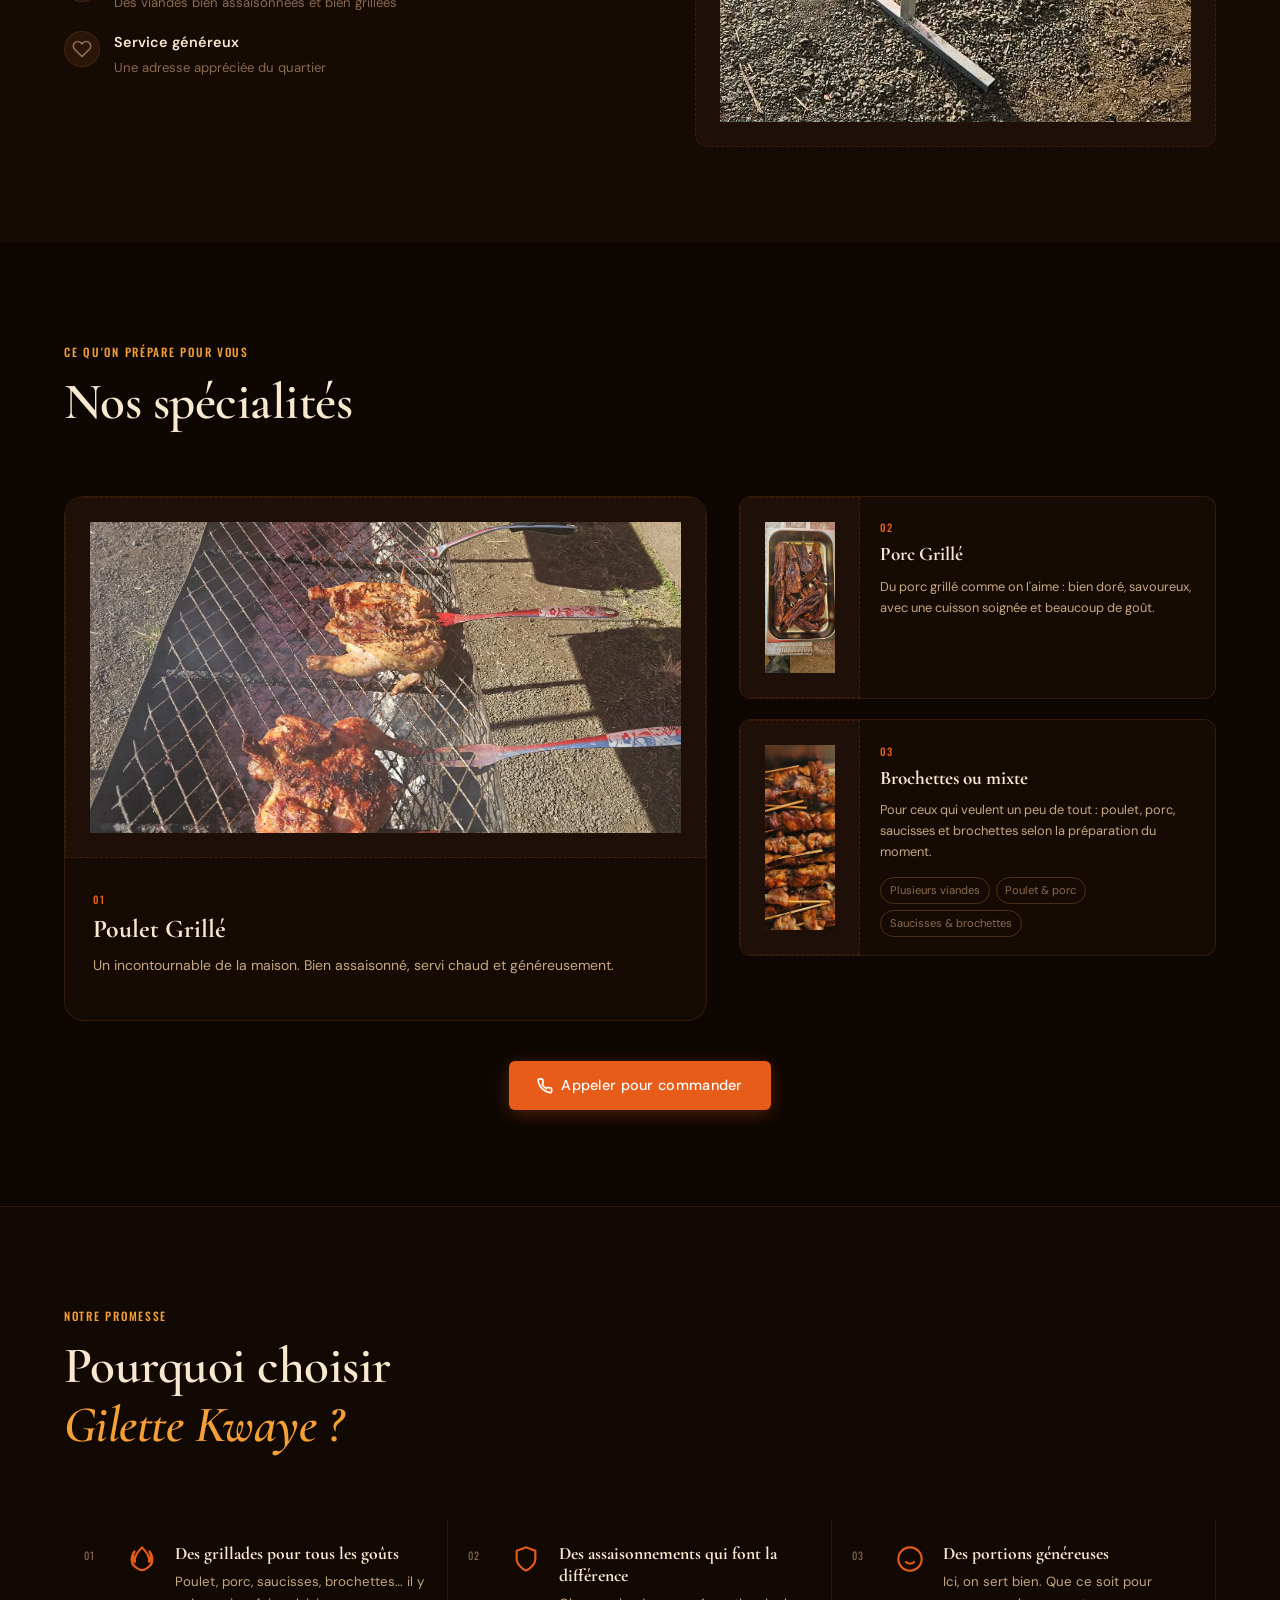
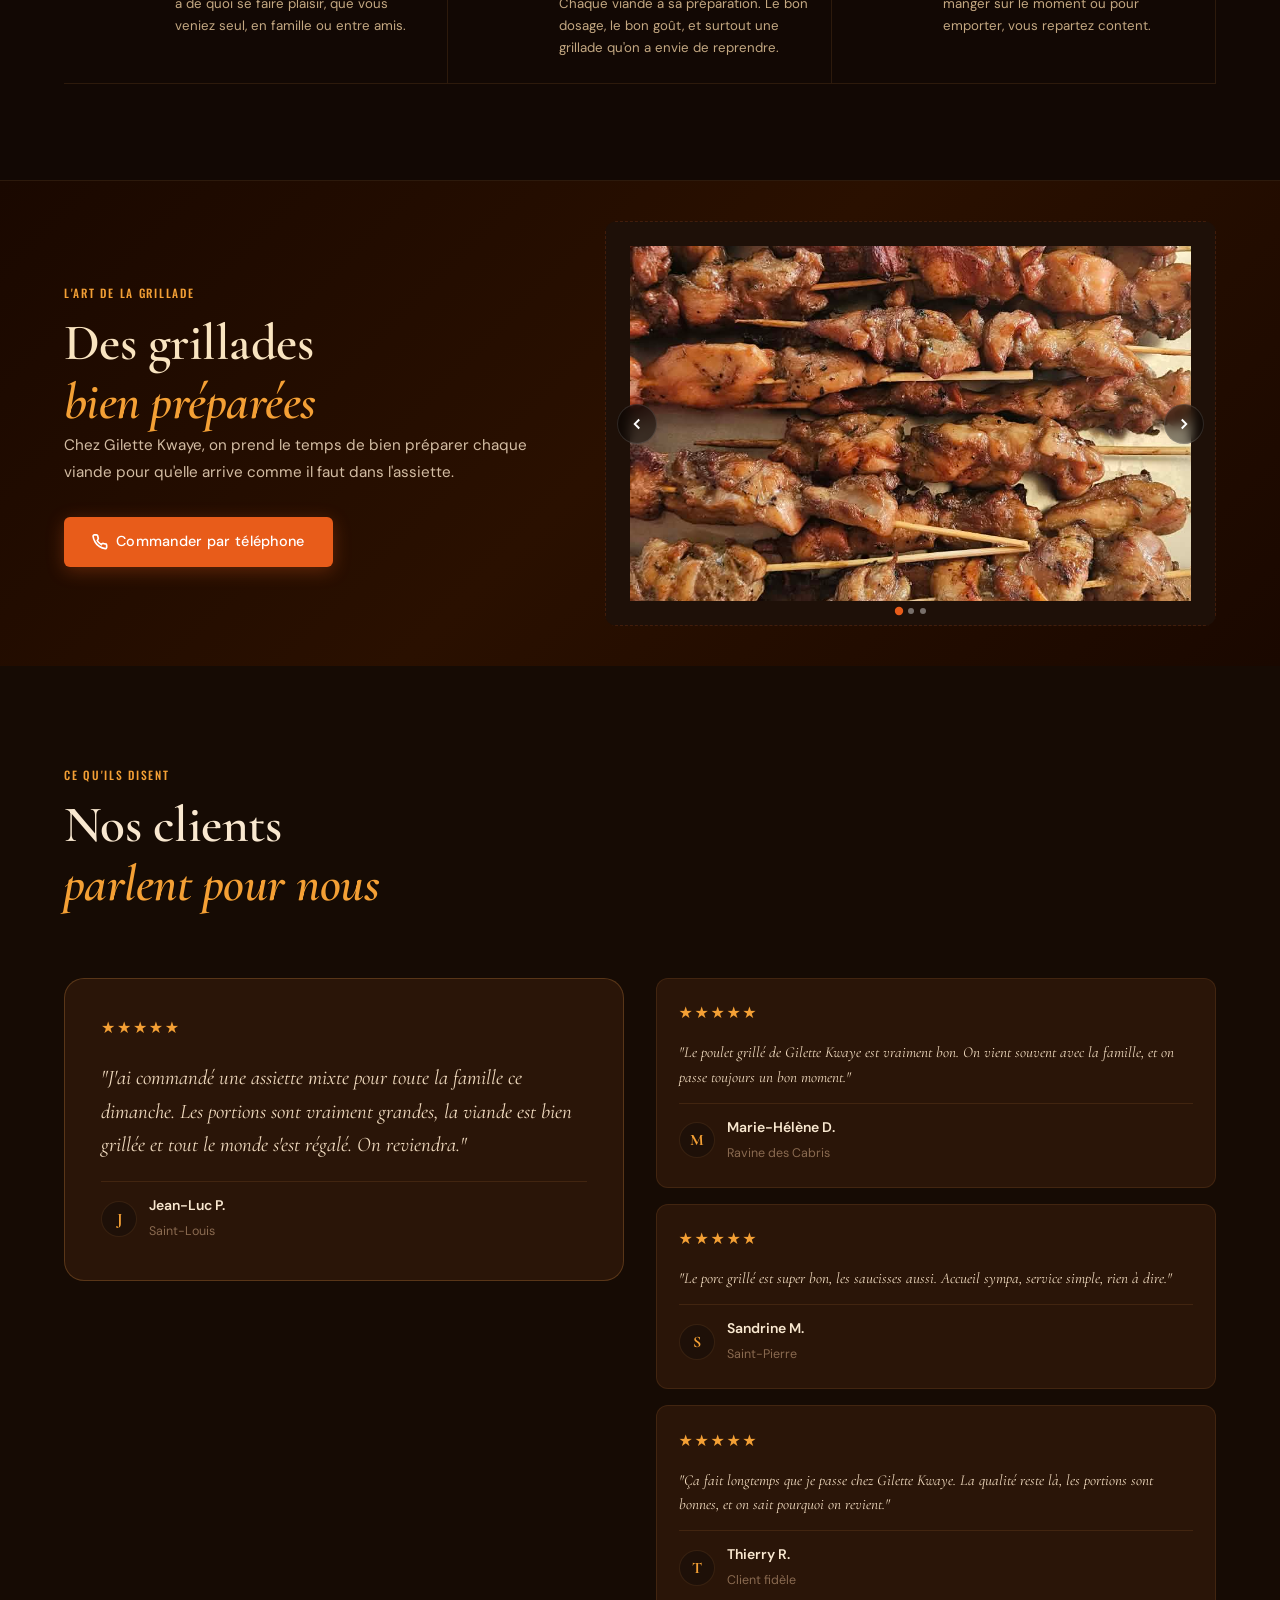
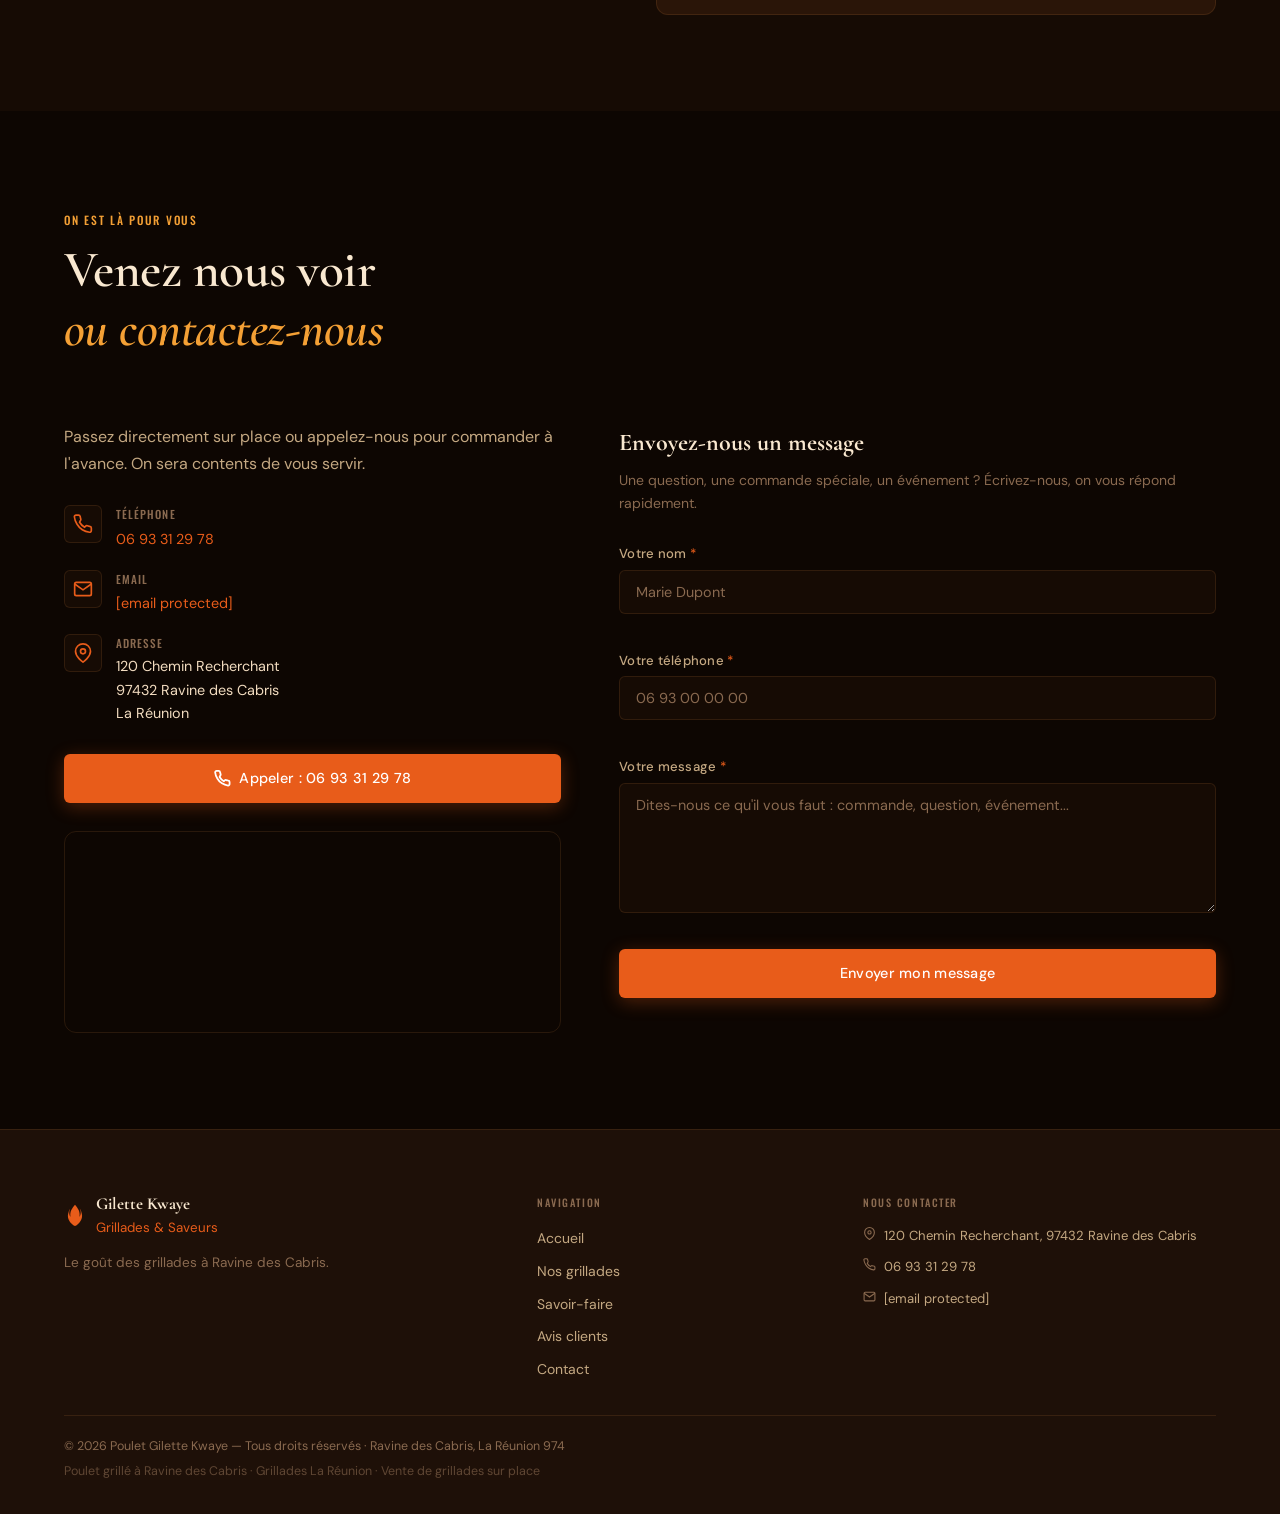
==== commit 8498426b: "correction texte" ====
--- a/index.html
+++ b/index.html
@@ -6,11 +6,11 @@
 
   <!-- SEO -->
   <title>Poulet Gilette Kwaye – Grillades Savoureuses à Ravine des Cabris, La Réunion</title>
-  <meta name="description" content="Poulet Gilette Kwaye : le meilleur poulet grillé et porc grillé à Ravine des Cabris. Grillades généreuses, cuisson au feu de bois, ambiance chaleureuse. Commandez ou venez nous rendre visite !" />
-  <meta name="keywords" content="poulet grillé Ravine des Cabris, grillades Ravine des Cabris, porc grillé La Réunion, viande grillée, vente de grillades, Poulet Gilette Kwaye" />
+  <meta name="description" content="Poulet Gilette Kwaye : grillades généreuses à Ravine des Cabris. Poulet, porc, saucisses et brochettes, préparés avec soin dans une ambiance chaleureuse. Commandez ou venez nous rendre visite !" />
+  <meta name="keywords" content="poulet grillé Ravine des Cabris, grillades Ravine des Cabris, porc grillé La Réunion, saucisses grillées, brochettes grillées, vente de grillades, Poulet Gilette Kwaye" />
   <meta name="robots" content="index, follow" />
   <meta property="og:title" content="Poulet Gilette Kwaye – Grillades à Ravine des Cabris" />
-  <meta property="og:description" content="Poulet et porc grillés au feu de bois à Ravine des Cabris. Cuisson savoureuse, portions généreuses, ambiance conviviale." />
+  <meta property="og:description" content="Poulet, porc, saucisses et brochettes grillés à Ravine des Cabris. Des grillades généreuses et une ambiance conviviale." />
   <meta property="og:type" content="website" />
   <meta property="og:locale" content="fr_RE" />
 
@@ -19,7 +19,7 @@
     "@context": "https://schema.org",
     "@type": "FoodEstablishment",
     "name": "Poulet Gilette Kwaye",
-    "description": "Vente de grillades – poulet grillé, porc grillé et autres viandes grillées à Ravine des Cabris, La Réunion.",
+    "description": "Vente de grillades – poulet grillé, porc grillé, saucisses, brochettes et autres viandes grillées à Ravine des Cabris, La Réunion.",
     "telephone": "+262693312978",
     "email": "pouletgilettekwaye@gmail.com",
     "address": {
@@ -29,7 +29,7 @@
       "addressLocality": "Ravine des Cabris",
       "addressCountry": "RE"
     },
-    "servesCuisine": ["Grillades", "Poulet grillé", "Porc grillé"],
+    "servesCuisine": ["Grillades", "Poulet grillé", "Porc grillé", "Saucisses", "Brochettes"],
     "priceRange": "€€"
   }
   </script>
@@ -147,12 +147,12 @@
             Ravine des Cabris, La Réunion
           </p>
           <h1 class="hero__title">
-            La vraie<br />
-            <em>grillade,</em><br />
-            celle qui fait<br />saliver.
+            Des <br />
+            <em>grillades</em><br />
+            qui donnent<br />envie.
           </h1>
           <p class="hero__desc">
-            Poulet et porc grillés au feu de bois, marinés maison, servis encore fumants. Venez vivre l'expérience Gilette Kwaye.
+            Poulet, porc, saucisses et brochettes grillés, préparés avec soin et servis bien chauds. Passez chez Gilette Kwaye.
           </p>
           <div class="hero__actions">
             <a href="tel:+262693312978" class="btn btn--fire btn--large">
@@ -166,18 +166,18 @@
 
           <div class="hero__facts" role="list">
             <div class="hero__fact" role="listitem">
-              <strong>Feu de bois</strong>
-              <span>Cuisson authentique</span>
+              <strong>Grillades variées</strong>
+              <span>Poulet, porc, saucisses, brochettes</span>
             </div>
             <div class="hero__fact-sep" aria-hidden="true"></div>
             <div class="hero__fact" role="listitem">
-              <strong>Frais &amp; local</strong>
-              <span>Produits sélectionnés</span>
+              <strong>Préparé sur place</strong>
+              <span>Service simple et généreux</span>
             </div>
             <div class="hero__fact-sep" aria-hidden="true"></div>
             <div class="hero__fact" role="listitem">
-              <strong>Fait maison</strong>
-              <span>Recettes familiales</span>
+              <strong>Ambiance conviviale</strong>
+              <span>À Ravine des Cabris</span>
             </div>
           </div>
         </div>
@@ -223,12 +223,12 @@
 
           <div class="about__content">
             <span class="kicker">Notre histoire</span>
-            <h2 class="section-title">Une passion du grill,<br /><em>une fierté locale</em></h2>
+            <h2 class="section-title">Des grillades bien faites,<br /><em>tout simplement</em></h2>
             <p class="about__lead">
-              Chez <strong>Poulet Gilette Kwaye</strong>, on ne fait pas semblant. Chaque pièce de viande est choisie avec soin, marinée selon nos recettes maison et cuite sur le grill au feu vif.
+              Chez <strong>Poulet Gilette Kwaye</strong>, on prépare des grillades comme on aime les manger : bien assaisonnées, bien grillées et servies généreusement.
             </p>
             <p class="about__body">
-              Installés au cœur de <strong>Ravine des Cabris</strong>, nous sommes fiers de régaler les habitants de notre quartier et tous ceux qui viennent de plus loin pour trouver la vraie grillade réunionnaise — généreuse, parfumée, cuite à point, servie avec le sourire.
+              Installés au cœur de <strong>Ravine des Cabris</strong>, nous proposons du <strong>poulet</strong>, du <strong>porc</strong>, des <strong>saucisses</strong> et des <strong>brochettes</strong> pour tous ceux qui veulent bien manger sans chichi.
             </p>
 
             <ul class="about__pillars" role="list">
@@ -237,8 +237,8 @@
                   <svg width="20" height="20" viewBox="0 0 24 24" fill="none" stroke="currentColor" stroke-width="2"><path d="M12 2C8 6.5 5 10 6 15c-2-2.5-2-7.5 0-10C3 8 2 13 4.5 17.5 3 15.5 3 11 4.5 9 2 12.5 3 17 8 20c1.5 1 3 1.5 4 1.5s2.5-.5 4-1.5c5-3 6-7.5 3.5-11C21 11 21 15.5 19.5 17.5 22 13 21 8 18 5c2 2.5 2 7.5 0 10 1-5-2-8.5-6-13z"/></svg>
                 </span>
                 <div>
-                  <strong>Viandes sélectionnées</strong>
-                  <span>Fraîcheur garantie à chaque service</span>
+                  <strong>Grillades variées</strong>
+                  <span>Poulet, porc, saucisses et brochettes</span>
                 </div>
               </li>
               <li>
@@ -246,8 +246,8 @@
                   <svg width="20" height="20" viewBox="0 0 24 24" fill="none" stroke="currentColor" stroke-width="2"><path d="M12 2a10 10 0 1 0 0 20A10 10 0 0 0 12 2z"/><path d="M12 8v4l3 3"/></svg>
                 </span>
                 <div>
-                  <strong>Cuisson maîtrisée</strong>
-                  <span>Braise vive, goût incomparable</span>
+                  <strong>Préparation soignée</strong>
+                  <span>Des viandes bien assaisonnées et bien grillées</span>
                 </div>
               </li>
               <li>
@@ -255,8 +255,8 @@
                   <svg width="20" height="20" viewBox="0 0 24 24" fill="none" stroke="currentColor" stroke-width="2"><path d="M20.84 4.61a5.5 5.5 0 0 0-7.78 0L12 5.67l-1.06-1.06a5.5 5.5 0 0 0-7.78 7.78l1.06 1.06L12 21.23l7.78-7.78 1.06-1.06a5.5 5.5 0 0 0 0-7.78z"/></svg>
                 </span>
                 <div>
-                  <strong>Fait avec soin</strong>
-                  <span>Recettes familiales transmises</span>
+                  <strong>Service généreux</strong>
+                  <span>Une adresse appréciée du quartier</span>
                 </div>
               </li>
             </ul>
@@ -268,7 +268,7 @@
                 <img src="images/img4.JPG" alt="Poulet grillé Gilette Kwaye" loading="lazy"/>
               </div>
               <div class="about__media-caption">
-                <em>"Depuis des années, on grille avec la même passion."</em>
+                <em>"Des grillades qui parlent d'elles-mêmes."</em>
               </div>
             </div>
           </div>
@@ -281,7 +281,7 @@
     <section class="specialites reveal" id="specialites" aria-label="Nos grillades">
       <div class="container">
         <div class="section-header section-header--left">
-          <span class="kicker">Ce qu'on grille pour vous</span>
+          <span class="kicker">Ce qu'on prépare pour vous</span>
           <h2 class="section-title">Nos spécialités</h2>
         </div>
 
@@ -300,11 +300,9 @@
             <div class="product--feature__body">
               <span class="product__num">01</span>
               <h3 class="product__title">Poulet Grillé</h3>
-              <p class="product__desc">Notre poulet mariné dans nos épices maison, cuit lentement sur la braise pour une chair fondante, une peau dorée et croustillante. Le classique que tout le monde s'arrache.</p>
+              <p class="product__desc">Un incontournable de la maison. Bien assaisonné, servi chaud et généreusement.</p>
               <ul class="product__tags" aria-label="Caractéristiques">
-                <li>Marinade maison</li>
-                <li>Braise vive</li>
-                <li>Portion généreuse</li>
+                
               </ul>
             </div>
           </article>
@@ -316,7 +314,6 @@
               <div class="product--secondary__media">
                 <div class="img-slot img-slot--square">
                   <div class="img-placeholder">
-                    <span>Photo porc grillé</span>
                     <img src="images/img6.JPG" alt="Poulet grillé Gilette Kwaye" loading="lazy"/>
                   </div>
                 </div>
@@ -324,11 +321,9 @@
               <div class="product--secondary__body">
                 <span class="product__num">02</span>
                 <h3 class="product__title">Porc Grillé</h3>
-                <p class="product__desc">Côtes et morceaux de porc dorés à souhait, marinés longuement dans nos herbes et épices secrètes. La viande tendre qui se détache à la fourchette.</p>
+                <p class="product__desc">Du porc grillé comme on l'aime : bien doré, savoureux, avec une cuisson soignée et beaucoup de goût.</p>
                 <ul class="product__tags" aria-label="Caractéristiques">
-                  <li>Marinade longue</li>
-                  <li>Cuisson lente</li>
-                  <li>Chair fondante</li>
+                
                 </ul>
               </div>
             </article>
@@ -343,11 +338,12 @@
               </div>
               <div class="product--secondary__body">
                 <span class="product__num">03</span>
-                <h3 class="product__title">Mixte</h3>
-                <p class="product__desc">L'un des meilleurs : poulet et porc grillés mais aussi brochettes, avec nos garnitures fraîches. Idéal pour les petits appétits.</p>
+                <h3 class="product__title">Brochettes ou mixte</h3>
+                <p class="product__desc">Pour ceux qui veulent un peu de tout : poulet, porc, saucisses et brochettes selon la préparation du moment.</p>
                 <ul class="product__tags" aria-label="Caractéristiques">
-                  <li>Mixte poulet &amp; porc</li>
-                  <li>Format familial</li>
+                  <li>Plusieurs viandes</li>
+                  <li>Poulet &amp; porc</li>
+                  <li>Saucisses &amp; brochettes</li>
                 </ul>
               </div>
             </article>
@@ -381,8 +377,8 @@
               <svg width="28" height="28" viewBox="0 0 24 24" fill="none" stroke="currentColor" stroke-width="1.8"><path d="M12 2C8 6.5 5 10 6 15c-2-2.5-2-7.5 0-10C3 8 2 13 4.5 17.5 3 15.5 3 11 4.5 9 2 12.5 3 17 8 20c1.5 1 3 1.5 4 1.5s2.5-.5 4-1.5c5-3 6-7.5 3.5-11C21 11 21 15.5 19.5 17.5 22 13 21 8 18 5c2 2.5 2 7.5 0 10 1-5-2-8.5-6-13z"/></svg>
             </div>
             <div class="savoir__item-content">
-              <h3>Feu de bois authentique</h3>
-              <p>Pas de cuisson électrique ou au gaz. La braise de bois donne à nos viandes ce goût fumé incomparable que vous ne retrouvez nulle part ailleurs.</p>
+              <h3>Des grillades pour tous les goûts</h3>
+              <p>Poulet, porc, saucisses, brochettes… il y a de quoi se faire plaisir, que vous veniez seul, en famille ou entre amis.</p>
             </div>
           </div>
 
@@ -392,8 +388,8 @@
               <svg width="28" height="28" viewBox="0 0 24 24" fill="none" stroke="currentColor" stroke-width="1.8"><path d="M12 22s8-4 8-10V5l-8-3-8 3v7c0 6 8 10 8 10z"/></svg>
             </div>
             <div class="savoir__item-content">
-              <h3>Marinade maison secrète</h3>
-              <p>Nos viandes sont marinées des heures avant la cuisson dans une préparation d'herbes et d'épices que seule Gilette connaît. C'est là que tout commence.</p>
+              <h3>Des assaisonnements qui font la différence</h3>
+              <p>Chaque viande a sa préparation. Le bon dosage, le bon goût, et surtout une grillade qu'on a envie de reprendre.</p>
             </div>
           </div>
 
@@ -403,41 +399,8 @@
               <svg width="28" height="28" viewBox="0 0 24 24" fill="none" stroke="currentColor" stroke-width="1.8"><circle cx="12" cy="12" r="10"/><path d="M8 14s1.5 2 4 2 4-2 4-2"/><line x1="9" y1="9" x2="9.01" y2="9"/><line x1="15" y1="9" x2="15.01" y2="9"/></svg>
             </div>
             <div class="savoir__item-content">
-              <h3>Portions généreuses</h3>
-              <p>On ne fait pas les choses à moitié. Chaque assiette est copieuse, satisfaisante, et vous repart toujours le ventre plein et le sourire aux lèvres.</p>
-            </div>
-          </div>
-
-          <div class="savoir__item reveal-item">
-            <div class="savoir__item-num" aria-hidden="true">04</div>
-            <div class="savoir__item-icon" aria-hidden="true">
-              <svg width="28" height="28" viewBox="0 0 24 24" fill="none" stroke="currentColor" stroke-width="1.8"><path d="M21 10c0 7-9 13-9 13s-9-6-9-13a9 9 0 0 1 18 0z"/><circle cx="12" cy="10" r="3"/></svg>
-            </div>
-            <div class="savoir__item-content">
-              <h3>Fierté réunionnaise</h3>
-              <p>On est d'ici, on cuisine pour vous. Chaque grillade est une déclaration d'amour à notre île. Le goût de chez nous, c'est ce qu'on vous sert chaque jour.</p>
-            </div>
-          </div>
-
-          <div class="savoir__item reveal-item">
-            <div class="savoir__item-num" aria-hidden="true">05</div>
-            <div class="savoir__item-icon" aria-hidden="true">
-              <svg width="28" height="28" viewBox="0 0 24 24" fill="none" stroke="currentColor" stroke-width="1.8"><path d="M17 21v-2a4 4 0 0 0-4-4H5a4 4 0 0 0-4 4v2"/><circle cx="9" cy="7" r="4"/><path d="M23 21v-2a4 4 0 0 0-3-3.87"/><path d="M16 3.13a4 4 0 0 1 0 7.75"/></svg>
-            </div>
-            <div class="savoir__item-content">
-              <h3>Accueil chaleureux</h3>
-              <p>Que vous soyez habitués ou que vous veniez pour la première fois, vous êtes ici chez vous. On vous reçoit comme on aimerait être reçu.</p>
-            </div>
-          </div>
-
-          <div class="savoir__item reveal-item">
-            <div class="savoir__item-num" aria-hidden="true">06</div>
-            <div class="savoir__item-icon" aria-hidden="true">
-              <svg width="28" height="28" viewBox="0 0 24 24" fill="none" stroke="currentColor" stroke-width="1.8"><polyline points="20 6 9 17 4 12"/></svg>
-            </div>
-            <div class="savoir__item-content">
-              <h3>Qualité irréprochable</h3>
-              <p>Viandes fraîches, approvisionnement régulier, hygiène stricte. On ne transige jamais sur la qualité. Votre satisfaction est notre seule mesure de réussite.</p>
+              <h3>Des portions généreuses</h3>
+              <p>Ici, on sert bien. Que ce soit pour manger sur le moment ou pour emporter, vous repartez content.</p>
             </div>
           </div>
 
@@ -453,9 +416,8 @@
         <div class="container ambiance__container">
           <div class="ambiance__text-col">
             <span class="kicker kicker--light">L'art de la grillade</span>
-            <h2 class="section-title section-title--light">Le feu,<br /><em>c'est notre métier</em></h2>
-            <p>Maîtriser le feu, c'est un art. Savoir quand la braise est parfaite, comment retourner la pièce au bon moment — c'est ça, le vrai savoir-faire de Gilette Kwaye.</p>
-            <p>Nos grillades ne sortent jamais avant d'être à point. Pas trop cuites, pas crues : <strong>parfaitement grillées</strong>, avec cette croûte savoureuse qui protège une chair juteuse à l'intérieur.</p>
+            <h2 class="section-title section-title--light">Des grillades<br /><em>bien préparées</em></h2>
+            <p>Chez Gilette Kwaye, on prend le temps de bien préparer chaque viande pour qu'elle arrive comme il faut dans l'assiette.</p>
             <a href="tel:+262693312978" class="btn btn--fire">
               <svg width="16" height="16" viewBox="0 0 24 24" fill="none" stroke="currentColor" stroke-width="2.5" aria-hidden="true"><path d="M22 16.92v3a2 2 0 0 1-2.18 2 19.79 19.79 0 0 1-8.63-3.07A19.5 19.5 0 0 1 4.69 12a19.79 19.79 0 0 1-3.07-8.67A2 2 0 0 1 3.6 1.27h3a2 2 0 0 1 2 1.72c.14.64.28 1.74.7 2.81a2 2 0 0 1-.45 2.11L7.91 9.91a16 16 0 0 0 6 6l1.27-1.27a2 2 0 0 1 2.11-.45c1.07.42 2.17.56 2.81.7A2 2 0 0 1 22 16.92z"/></svg>
               Commander par téléphone
@@ -511,7 +473,7 @@
             <div class="avis__stars" aria-label="5 étoiles sur 5">
               <span aria-hidden="true">★★★★★</span>
             </div>
-            <p class="avis__quote">"J'ai commandé une assiette mixte pour toute la famille ce dimanche. Les portions sont vraiment grandes, la viande est parfaitement cuite et le goût... impossible à décrire tellement c'est bon. Encore bravo Gilette !"</p>
+            <p class="avis__quote">"J'ai commandé une assiette mixte pour toute la famille ce dimanche. Les portions sont vraiment grandes, la viande est bien grillée et tout le monde s'est régalé. On reviendra."</p>
             <footer class="avis__author">
               <div class="avis__avatar" aria-hidden="true">J</div>
               <div>
@@ -525,7 +487,7 @@
 
             <blockquote class="avis__card reveal-item" aria-label="Avis de Marie-Hélène D.">
               <div class="avis__stars" aria-label="5 étoiles sur 5"><span aria-hidden="true">★★★★★</span></div>
-              <p class="avis__quote">"Le poulet grillé de Gilette Kwaye, c'est le meilleur de tout le sud de La Réunion ! La peau bien croustillante, la chair qui fond... On revient toutes les semaines avec ma famille."</p>
+              <p class="avis__quote">"Le poulet grillé de Gilette Kwaye est vraiment bon. On vient souvent avec la famille, et on passe toujours un bon moment."</p>
               <footer class="avis__author">
                 <div class="avis__avatar" aria-hidden="true">M</div>
                 <div>
@@ -537,7 +499,7 @@
 
             <blockquote class="avis__card reveal-item" aria-label="Avis de Sandrine M.">
               <div class="avis__stars" aria-label="5 étoiles sur 5"><span aria-hidden="true">★★★★★</span></div>
-              <p class="avis__quote">"Le porc grillé ici, c'est une autre dimension. La marinade est unique, on sent vraiment les épices. Accueil super sympa. Je recommande à tous mes amis !"</p>
+              <p class="avis__quote">"Le porc grillé est super bon, les saucisses aussi. Accueil sympa, service simple, rien à dire."</p>
               <footer class="avis__author">
                 <div class="avis__avatar" aria-hidden="true">S</div>
                 <div>
@@ -549,7 +511,7 @@
 
             <blockquote class="avis__card reveal-item" aria-label="Avis de Thierry R.">
               <div class="avis__stars" aria-label="5 étoiles sur 5"><span aria-hidden="true">★★★★★</span></div>
-              <p class="avis__quote">"Ça fait des années que je passe chez Gilette Kwaye. Toujours la même qualité, toujours la même générosité. Un vrai endroit de confiance pour les grillades à Ravine des Cabris."</p>
+              <p class="avis__quote">"Ça fait longtemps que je passe chez Gilette Kwaye. La qualité reste là, les portions sont bonnes, et on sait pourquoi on revient."</p>
               <footer class="avis__author">
                 <div class="avis__avatar" aria-hidden="true">T</div>
                 <div>
@@ -576,7 +538,7 @@
         <div class="contact__grid">
 
           <div class="contact__info">
-            <p class="contact__intro">Passez directement sur place ou appelez-nous pour commander à l'avance. On est toujours contents de vous régaler.</p>
+            <p class="contact__intro">Passez directement sur place ou appelez-nous pour commander à l'avance. On sera contents de vous servir.</p>
 
             <ul class="contact__items" role="list">
               <li class="contact__item">
@@ -684,7 +646,7 @@
               <small>Grillades &amp; Saveurs</small>
             </div>
           </a>
-          <p class="footer__tagline">Le vrai goût de la grillade au feu de bois, à Ravine des Cabris.</p>
+          <p class="footer__tagline">Le goût des grillades à Ravine des Cabris.</p>
         </div>
 
         <nav class="footer__nav" aria-label="Navigation pied de page">
@@ -827,4 +789,4 @@
     }
   </script>
 </body>
-</html>
+</html>
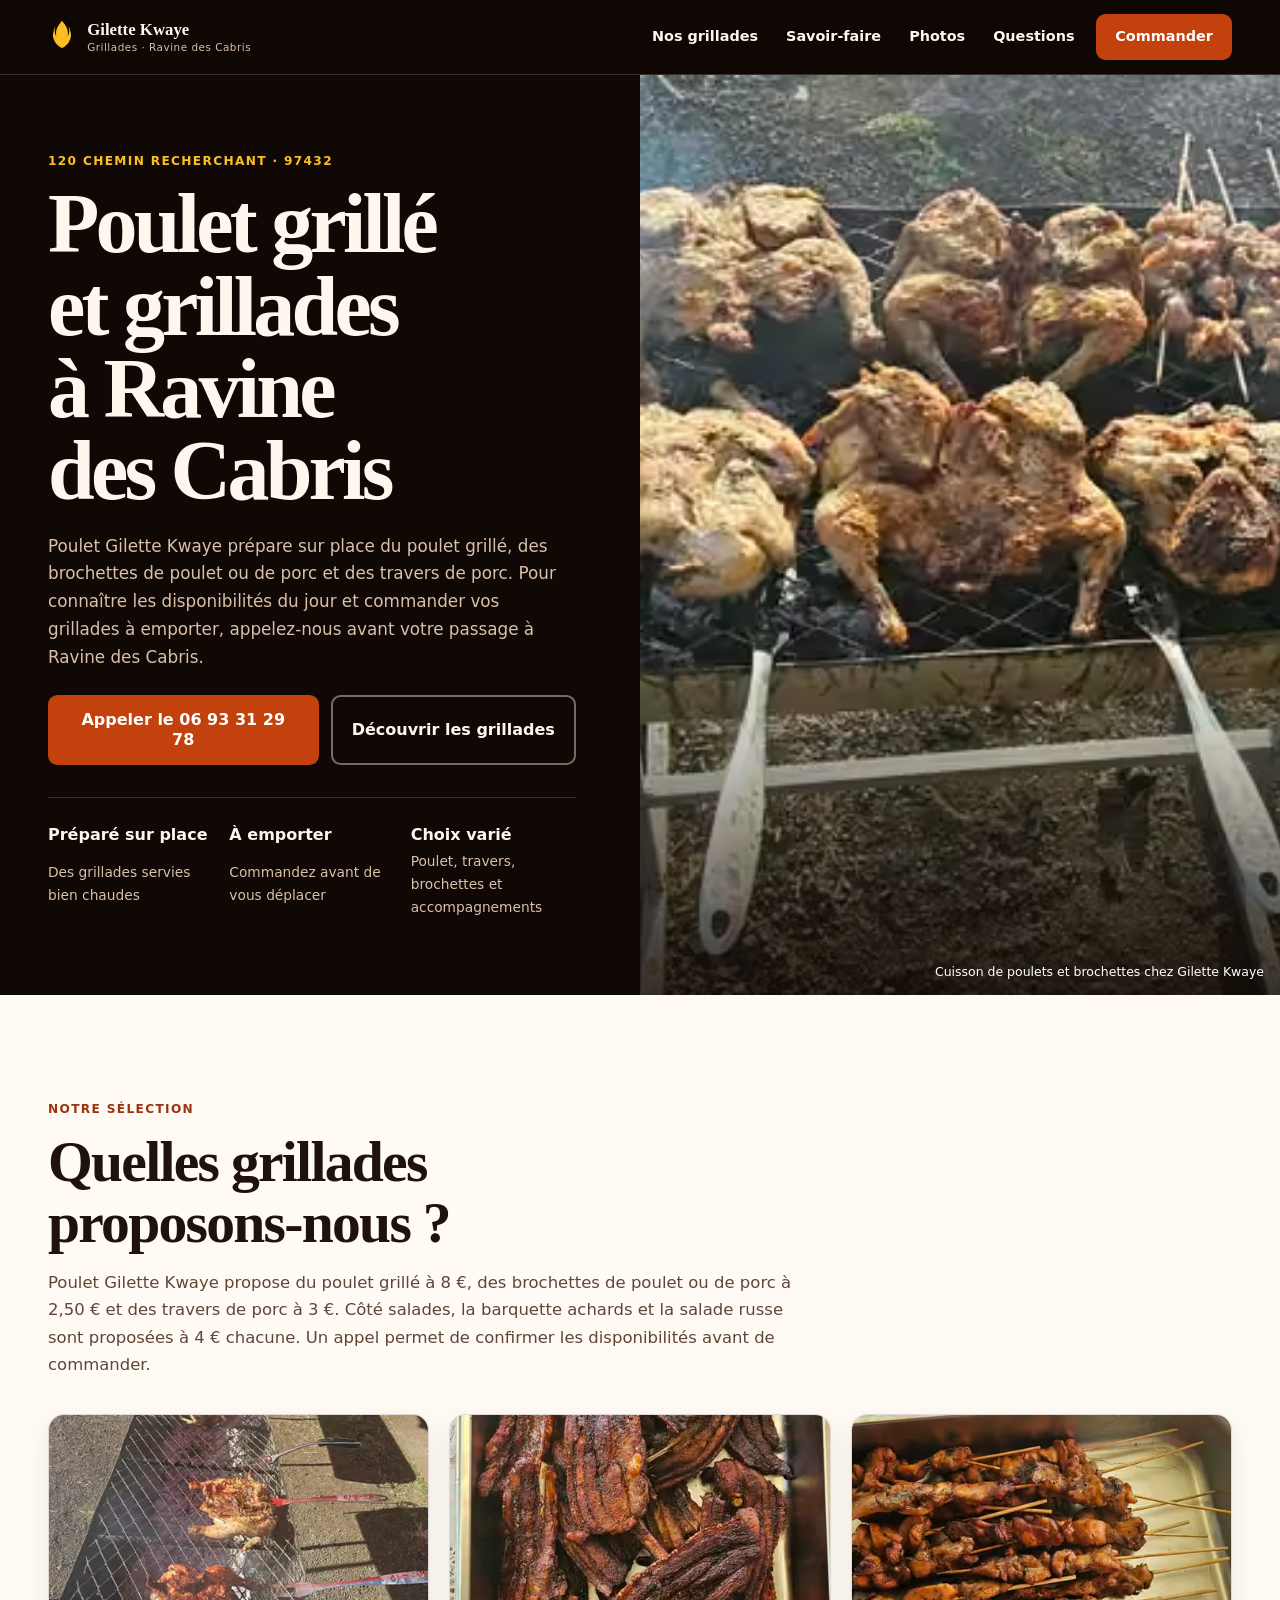
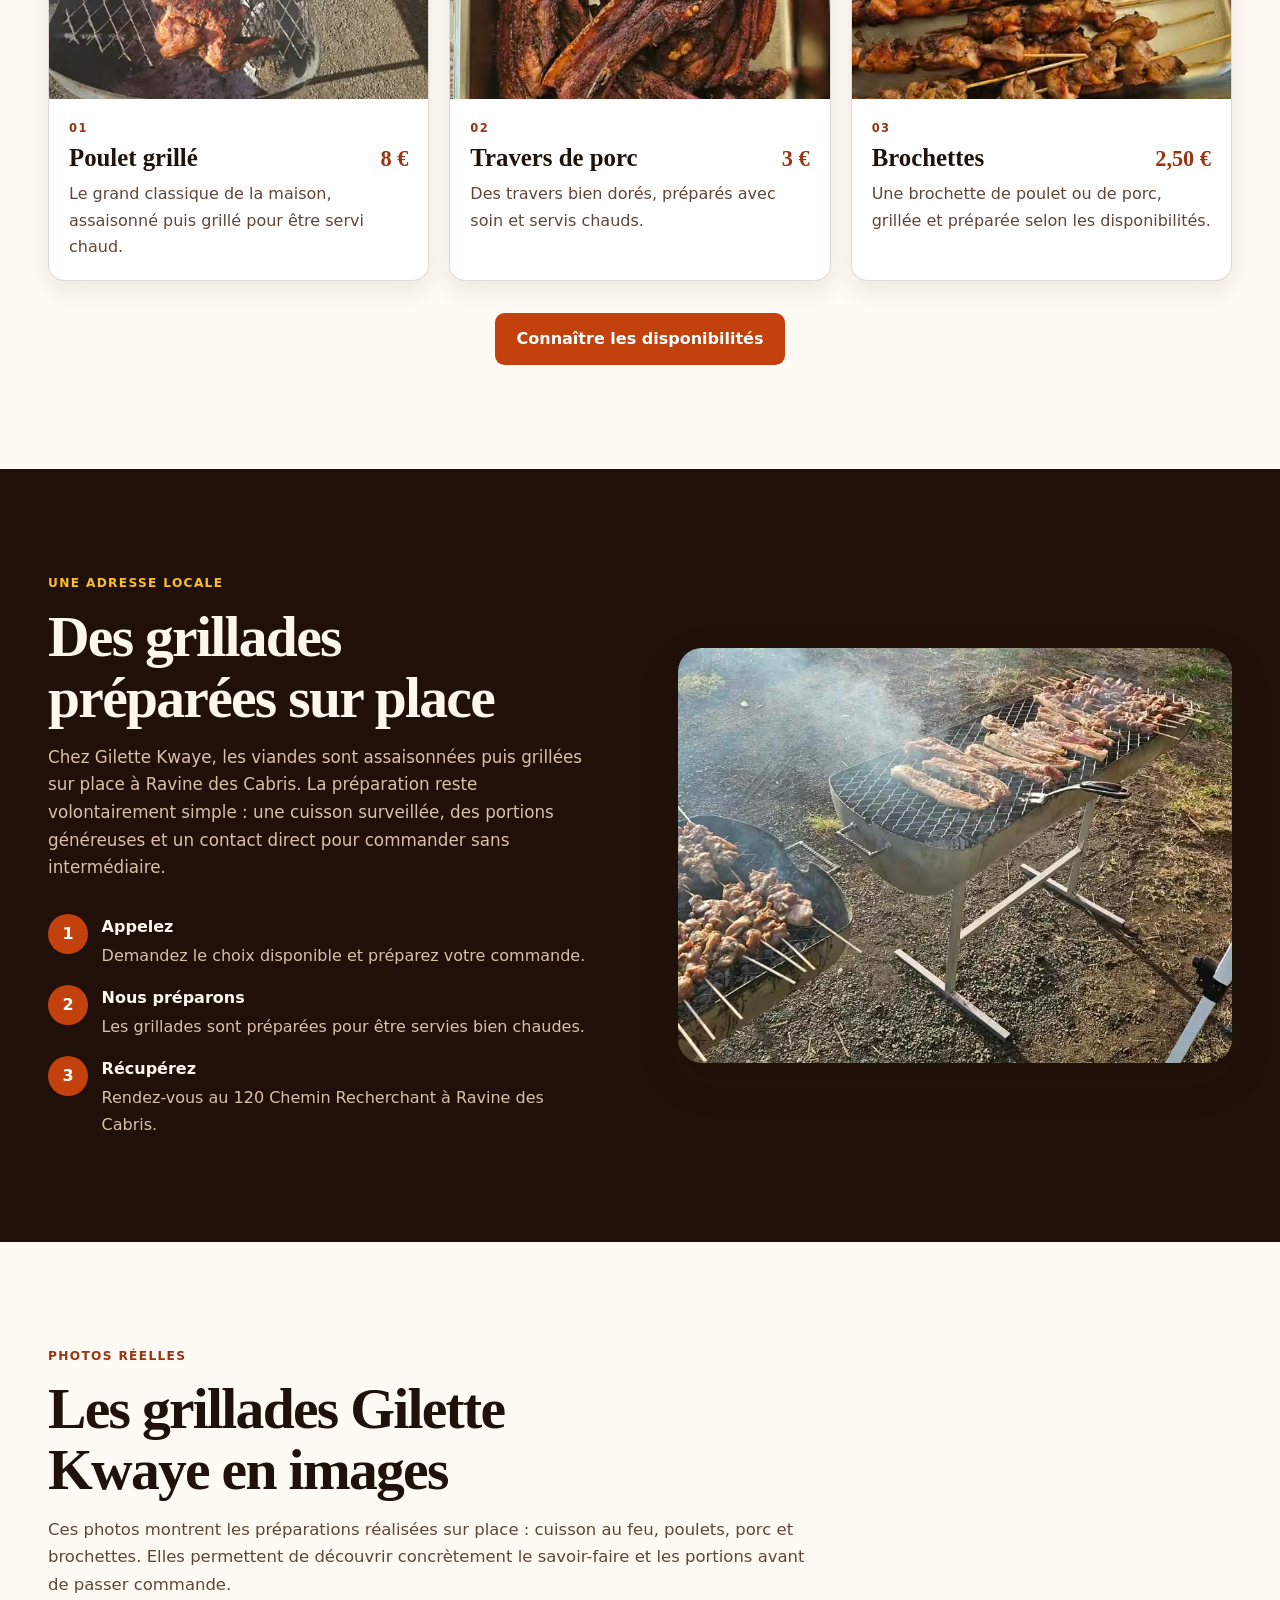
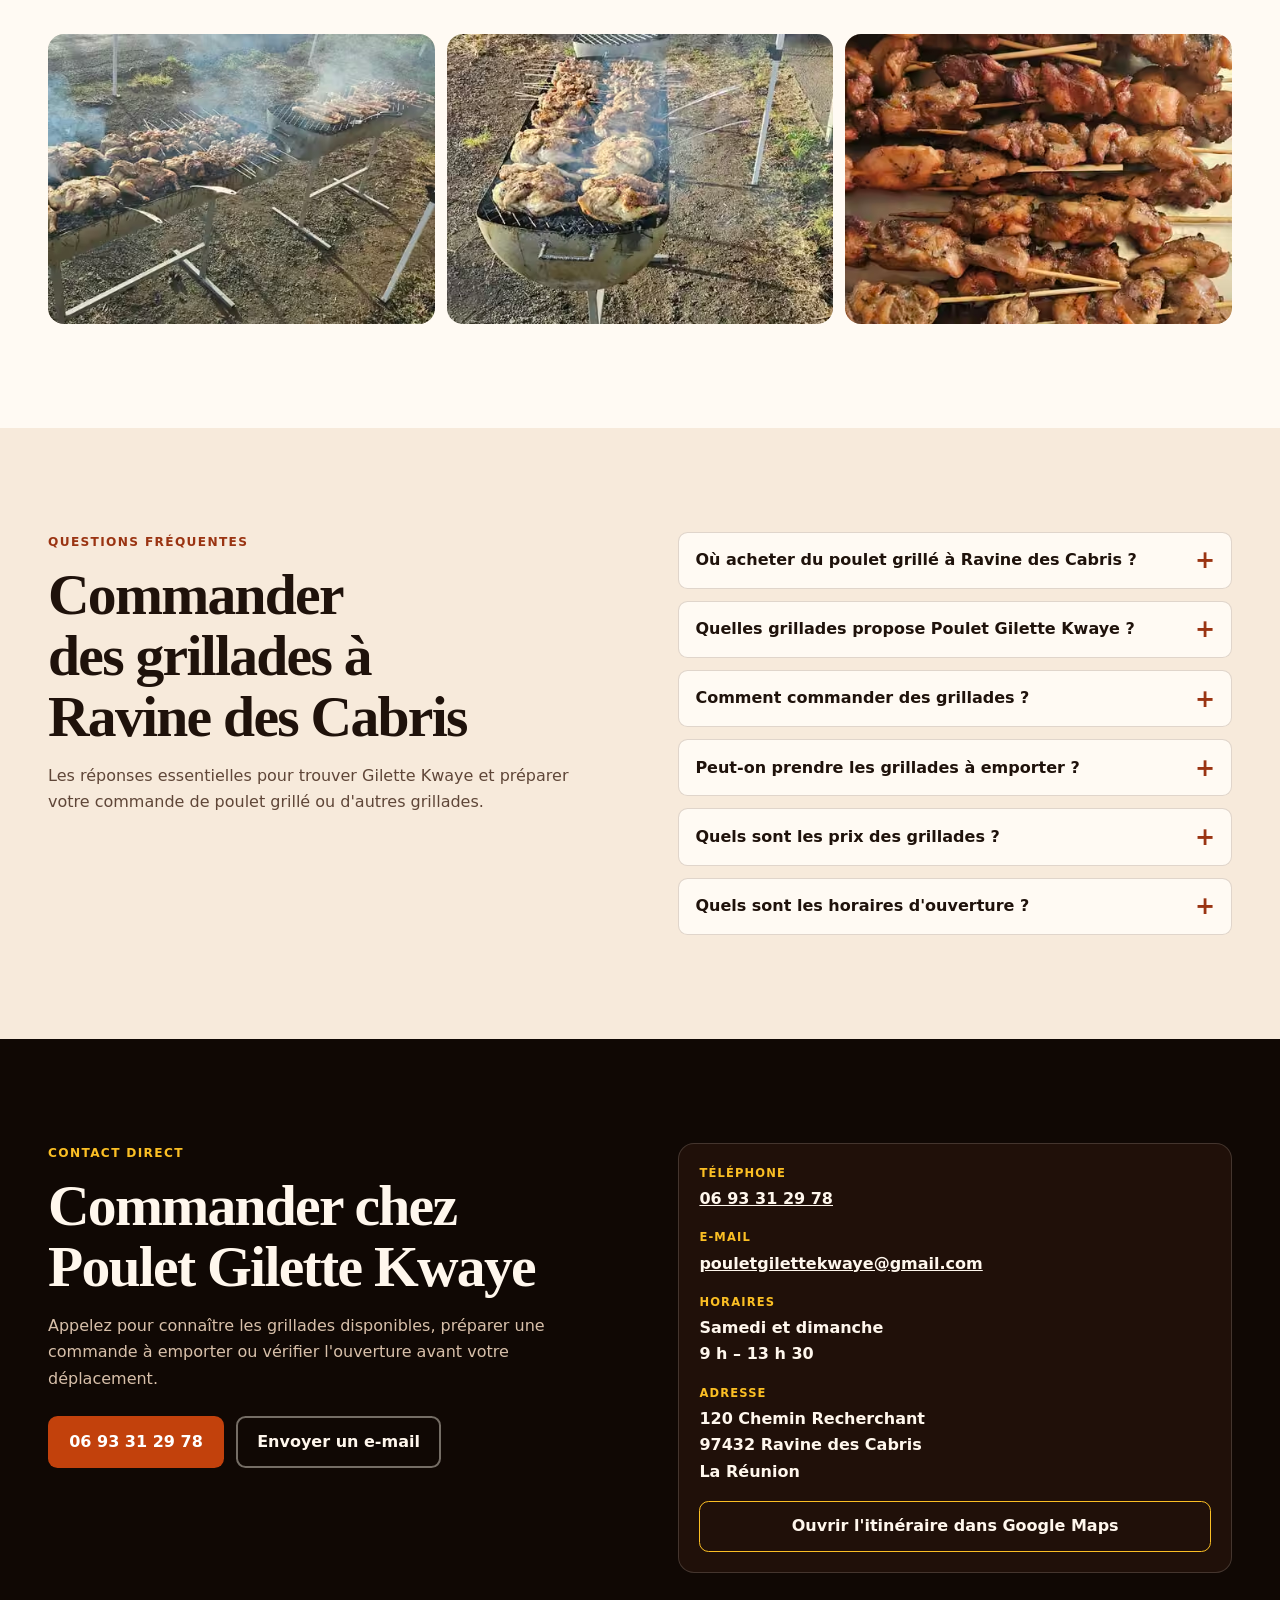
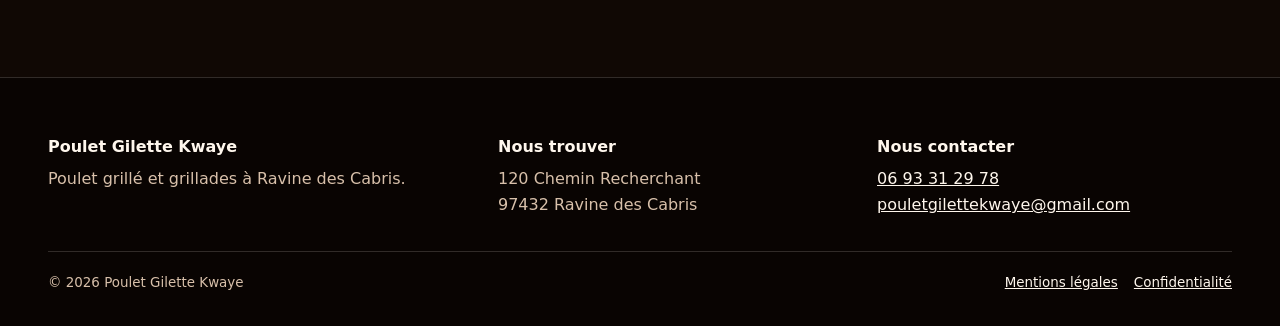
==== commit aca979cf: "Mise à jour du site et des horaires du week-end" ====
--- a/index.html
+++ b/index.html
@@ -1,792 +1,387 @@
-<!DOCTYPE html>
-<html lang="fr" data-theme="dark">
+<!doctype html>
+<html lang="fr-RE">
 <head>
-  <meta charset="UTF-8" />
-  <meta name="viewport" content="width=device-width, initial-scale=1.0" />
-
-  <!-- SEO -->
-  <title>Poulet Gilette Kwaye – Grillades Savoureuses à Ravine des Cabris, La Réunion</title>
-  <meta name="description" content="Poulet Gilette Kwaye : grillades généreuses à Ravine des Cabris. Poulet, porc, saucisses et brochettes, préparés avec soin dans une ambiance chaleureuse. Commandez ou venez nous rendre visite !" />
-  <meta name="keywords" content="poulet grillé Ravine des Cabris, grillades Ravine des Cabris, porc grillé La Réunion, saucisses grillées, brochettes grillées, vente de grillades, Poulet Gilette Kwaye" />
-  <meta name="robots" content="index, follow" />
-  <meta property="og:title" content="Poulet Gilette Kwaye – Grillades à Ravine des Cabris" />
-  <meta property="og:description" content="Poulet, porc, saucisses et brochettes grillés à Ravine des Cabris. Des grillades généreuses et une ambiance conviviale." />
-  <meta property="og:type" content="website" />
-  <meta property="og:locale" content="fr_RE" />
+  <meta charset="utf-8">
+  <meta name="viewport" content="width=device-width, initial-scale=1">
+
+  <title>Poulet grillé à Ravine des Cabris | Gilette Kwaye</title>
+  <meta name="description" content="Poulet grillé à 8 €, brochettes et travers de porc à Ravine des Cabris. Appelez Poulet Gilette Kwaye pour commander vos grillades à emporter.">
+  <meta name="robots" content="index, follow, max-image-preview:large, max-snippet:-1, max-video-preview:-1">
+  <meta name="author" content="Poulet Gilette Kwaye">
+  <meta name="theme-color" content="#100804">
+  <meta name="geo.region" content="RE">
+  <meta name="geo.placename" content="Ravine des Cabris">
+  <meta name="geo.position" content="-21.289734;55.484889">
+  <meta name="ICBM" content="-21.289734, 55.484889">
+
+  <link rel="canonical" href="https://pouletgillettekwaye.re/">
+  <link rel="icon" href="/favicon.svg" type="image/svg+xml">
+  <link rel="manifest" href="/site.webmanifest">
+  <link rel="preload" as="image" href="/images/web/grillades-ravine-des-cabris-640.avif" imagesrcset="/images/web/grillades-ravine-des-cabris-640.avif 640w, /images/web/grillades-ravine-des-cabris-960.avif 960w, /images/web/grillades-ravine-des-cabris-1280.avif 1280w" imagesizes="(min-width: 900px) 50vw, 100vw" type="image/avif" fetchpriority="high">
+  <link rel="stylesheet" href="/style.css">
+
+  <meta property="og:type" content="website">
+  <meta property="og:locale" content="fr_RE">
+  <meta property="og:site_name" content="Poulet Gilette Kwaye">
+  <meta property="og:title" content="Poulet grillé à Ravine des Cabris | Gilette Kwaye">
+  <meta property="og:description" content="Poulet grillé, brochettes poulet ou porc, travers de porc et accompagnements à Ravine des Cabris.">
+  <meta property="og:url" content="https://pouletgillettekwaye.re/">
+  <meta property="og:image" content="https://pouletgillettekwaye.re/images/web/grillades-ravine-des-cabris-og.webp">
+  <meta property="og:image:width" content="1200">
+  <meta property="og:image:height" content="630">
+  <meta property="og:image:alt" content="Poulets, brochettes et viandes en cuisson chez Poulet Gilette Kwaye">
+  <meta name="twitter:card" content="summary_large_image">
+  <meta name="twitter:title" content="Poulet grillé à Ravine des Cabris | Gilette Kwaye">
+  <meta name="twitter:description" content="Poulet grillé, brochettes et travers de porc préparés à Ravine des Cabris.">
+  <meta name="twitter:image" content="https://pouletgillettekwaye.re/images/web/grillades-ravine-des-cabris-og.webp">
 
   <script type="application/ld+json">
   {
     "@context": "https://schema.org",
-    "@type": "FoodEstablishment",
-    "name": "Poulet Gilette Kwaye",
-    "description": "Vente de grillades – poulet grillé, porc grillé, saucisses, brochettes et autres viandes grillées à Ravine des Cabris, La Réunion.",
-    "telephone": "+262693312978",
-    "email": "pouletgilettekwaye@gmail.com",
-    "address": {
-      "@type": "PostalAddress",
-      "streetAddress": "120 chemin recherchant",
-      "postalCode": "97432",
-      "addressLocality": "Ravine des Cabris",
-      "addressCountry": "RE"
-    },
-    "servesCuisine": ["Grillades", "Poulet grillé", "Porc grillé", "Saucisses", "Brochettes"],
-    "priceRange": "€€"
+    "@graph": [
+      {
+        "@type": "FoodEstablishment",
+        "@id": "https://pouletgillettekwaye.re/#business",
+        "name": "Poulet Gilette Kwaye",
+        "legalName": "POULET GILETTE KWAYE",
+        "url": "https://pouletgillettekwaye.re/",
+        "description": "Grillades préparées à Ravine des Cabris : poulet grillé, brochettes de poulet ou de porc et travers de porc.",
+        "image": [
+          "https://pouletgillettekwaye.re/images/web/grillades-ravine-des-cabris-og.webp",
+          "https://pouletgillettekwaye.re/images/web/poulet-grille-800.webp",
+          "https://pouletgillettekwaye.re/images/web/brochettes-grillees-800.webp"
+        ],
+        "telephone": "+262693312978",
+        "email": "pouletgilettekwaye@gmail.com",
+        "taxID": "941223968",
+        "vatID": "FR73941223968",
+        "foundingDate": "2025-03-08",
+        "identifier": [
+          { "@type": "PropertyValue", "propertyID": "SIREN", "value": "941223968" },
+          { "@type": "PropertyValue", "propertyID": "SIRET", "value": "94122396800012" },
+          { "@type": "PropertyValue", "propertyID": "APE", "value": "56.10C" }
+        ],
+        "servesCuisine": ["Grillades réunionnaises", "Poulet grillé", "Porc grillé", "Brochettes"],
+        "address": {
+          "@type": "PostalAddress",
+          "streetAddress": "120 Chemin Recherchant",
+          "postalCode": "97432",
+          "addressLocality": "Ravine des Cabris",
+          "addressRegion": "La Réunion",
+          "addressCountry": "RE"
+        },
+        "geo": {
+          "@type": "GeoCoordinates",
+          "latitude": -21.289734,
+          "longitude": 55.484889
+        },
+        "openingHoursSpecification": [
+          {
+            "@type": "OpeningHoursSpecification",
+            "dayOfWeek": ["Saturday", "Sunday"],
+            "opens": "09:00",
+            "closes": "13:30"
+          }
+        ],
+        "hasMap": "https://www.google.com/maps/search/?api=1&query=-21.289734,55.484889",
+        "areaServed": ["Ravine des Cabris", "Saint-Pierre", "La Réunion"],
+        "makesOffer": [
+          { "@type": "Offer", "price": "8.00", "priceCurrency": "EUR", "itemOffered": { "@type": "MenuItem", "name": "Poulet grillé" } },
+          { "@type": "Offer", "price": "2.50", "priceCurrency": "EUR", "itemOffered": { "@type": "MenuItem", "name": "Brochette de poulet ou de porc" } },
+          { "@type": "Offer", "price": "3.00", "priceCurrency": "EUR", "itemOffered": { "@type": "MenuItem", "name": "Travers de porc" } },
+          { "@type": "Offer", "price": "4.00", "priceCurrency": "EUR", "itemOffered": { "@type": "MenuItem", "name": "Barquette achards" } },
+          { "@type": "Offer", "price": "4.00", "priceCurrency": "EUR", "itemOffered": { "@type": "MenuItem", "name": "Salade russe" } }
+        ]
+      },
+      {
+        "@type": "WebSite",
+        "@id": "https://pouletgillettekwaye.re/#website",
+        "url": "https://pouletgillettekwaye.re/",
+        "name": "Poulet Gilette Kwaye",
+        "inLanguage": "fr-RE",
+        "publisher": { "@id": "https://pouletgillettekwaye.re/#business" }
+      },
+      {
+        "@type": "WebPage",
+        "@id": "https://pouletgillettekwaye.re/#webpage",
+        "url": "https://pouletgillettekwaye.re/",
+        "name": "Poulet grillé à Ravine des Cabris | Gilette Kwaye",
+        "description": "Poulet grillé, brochettes et travers de porc à Ravine des Cabris.",
+        "isPartOf": { "@id": "https://pouletgillettekwaye.re/#website" },
+        "about": { "@id": "https://pouletgillettekwaye.re/#business" },
+        "inLanguage": "fr-RE",
+        "dateModified": "2026-07-19"
+      },
+      {
+        "@type": "FAQPage",
+        "@id": "https://pouletgillettekwaye.re/#faq",
+        "mainEntity": [
+          {
+            "@type": "Question",
+            "name": "Où acheter du poulet grillé à Ravine des Cabris ?",
+            "acceptedAnswer": {
+              "@type": "Answer",
+              "text": "Poulet Gilette Kwaye se trouve au 120 Chemin Recherchant, 97432 Ravine des Cabris, à La Réunion."
+            }
+          },
+          {
+            "@type": "Question",
+            "name": "Quelles grillades propose Poulet Gilette Kwaye ?",
+            "acceptedAnswer": {
+              "@type": "Answer",
+              "text": "La maison prépare du poulet grillé, des brochettes de poulet ou de porc et des travers de porc. Les salades proposées sont la barquette achards et la salade russe."
+            }
+          },
+          {
+            "@type": "Question",
+            "name": "Comment commander des grillades ?",
+            "acceptedAnswer": {
+              "@type": "Answer",
+              "text": "Appelez le 06 93 31 29 78 pour connaître les disponibilités et préparer votre commande."
+            }
+          },
+          {
+            "@type": "Question",
+            "name": "Peut-on prendre les grillades à emporter ?",
+            "acceptedAnswer": {
+              "@type": "Answer",
+              "text": "Oui, les grillades peuvent être commandées à emporter. Il est conseillé d'appeler avant de vous déplacer."
+            }
+          },
+          {
+            "@type": "Question",
+            "name": "Quels sont les prix des grillades ?",
+            "acceptedAnswer": {
+              "@type": "Answer",
+              "text": "Le poulet grillé coûte 8 €, la brochette de poulet ou de porc 2,50 €, le travers de porc 3 €, la barquette achards 4 € et la salade russe 4 €."
+            }
+          },
+          {
+            "@type": "Question",
+            "name": "Quels sont les horaires d'ouverture ?",
+            "acceptedAnswer": {
+              "@type": "Answer",
+              "text": "Poulet Gilette Kwaye est ouvert le samedi et le dimanche de 9 h à 13 h 30."
+            }
+          }
+        ]
+      }
+    ]
   }
   </script>
-
-  <!-- Fonts : Cormorant Garamond (display) + DM Sans (body) -->
-  <link rel="preconnect" href="https://fonts.googleapis.com" />
-  <link rel="preconnect" href="https://fonts.gstatic.com" crossorigin />
-  <link href="https://fonts.googleapis.com/css2?family=Cormorant+Garamond:ital,wght@0,400;0,600;0,700;1,400;1,600&family=DM+Sans:wght@300;400;500;600&family=Oswald:wght@400;500;600&display=swap" rel="stylesheet" />
-
-  <link rel="stylesheet" href="style.css" />
-  <!-- Normalisation responsive des images -->
-  <style>
-    .img-placeholder { width: 100%; height: 100%; overflow: hidden; display: block; }
-    .img-placeholder img {
-      width: 100%;
-      height: 100%;
-      object-fit: cover;
-      object-position: center;
-      display: block;
-    }
-
-    /* Hero : image centrée verticalement */
-    .hero { min-height: auto; padding: 80px 0 40px; display: flex; align-items: center; }
-    .hero__layout { align-items: center; gap: 2rem; width: 100%; }
-    .hero__visual { align-self: center; display: flex; align-items: center; justify-content: center; }
-    .img-placeholder--hero { height: 50vh; max-height: 480px; }
-    .img-placeholder--hero img { object-position: center center; }
-
-    @media (min-width: 1024px) {
-      .hero { min-height: calc(100vh - 80px); }
-      .hero__layout { height: 100%; align-items: center; }
-      .hero__visual { align-self: center; }
-    }
-
-    /* Section ambiance : tient sur l'écran */
-    .ambiance__strip { padding: 40px 0; }
-    .ambiance__container { align-items: center; gap: 2rem; }
-    .ambiance-carousel { height: 100%; }
-    .img-placeholder--ambiance { height: 45vh; max-height: 420px; }
-  </style>
 </head>
 <body>
-
-  <!-- ===================== HEADER ===================== -->
-  <header class="header" id="header" role="banner">
-    <div class="header__inner">
-
-      <a href="#accueil" class="header__logo" aria-label="Poulet Gilette Kwaye – Accueil">
-        <svg class="logo-icon" viewBox="0 0 32 40" xmlns="http://www.w3.org/2000/svg" aria-hidden="true">
+  <a class="skip-link" href="#contenu">Aller au contenu</a>
+
+  <header class="site-header" id="accueil">
+    <div class="nav-wrap">
+      <a class="brand" href="#accueil" aria-label="Poulet Gilette Kwaye, accueil">
+        <svg class="brand-mark" viewBox="0 0 32 40" aria-hidden="true">
           <path d="M16 2C12 7 8 12 9.5 19.5C7 16.5 7 9.5 10 6C5.5 11.5 5 19 8.5 25.5C6 22 6 14.5 8 11C4 16.5 5 25 12 30.5C13.5 32 15 33 16 33C17 33 18.5 32 20 30.5C27 25 28 16.5 24 11C26 14.5 26 22 23.5 25.5C27 19 26.5 11.5 22 6C25 9.5 25 16.5 22.5 19.5C24 12 20 7 16 2Z" fill="currentColor"/>
         </svg>
-        <div class="logo-text">
-          <span class="logo-text__main">Gilette Kwaye</span>
-          <span class="logo-text__sub">Grillades &amp; Saveurs</span>
-        </div>
+        <span><strong>Gilette Kwaye</strong><small>Grillades · Ravine des Cabris</small></span>
       </a>
 
-      <nav class="header__nav" id="main-nav" aria-label="Navigation principale">
-        <ul class="nav__list">
-          <li><a href="#accueil" class="nav__link">Accueil</a></li>
-          <li><a href="#specialites" class="nav__link">Nos Grillades</a></li>
-          <li><a href="#savoir-faire" class="nav__link">Savoir-faire</a></li>
-          <li><a href="#avis" class="nav__link">Avis</a></li>
-          <li><a href="#contact" class="nav__link nav__link--cta">Commander</a></li>
-        </ul>
-      </nav>
-
-      <div class="header__controls">
-        <!-- Theme toggle -->
-        <button class="theme-toggle" id="theme-toggle" aria-label="Changer le thème" title="Mode clair / sombre">
-          <svg class="icon-sun" width="18" height="18" viewBox="0 0 24 24" fill="none" stroke="currentColor" stroke-width="2" aria-hidden="true">
-            <circle cx="12" cy="12" r="5"/><line x1="12" y1="1" x2="12" y2="3"/><line x1="12" y1="21" x2="12" y2="23"/>
-            <line x1="4.22" y1="4.22" x2="5.64" y2="5.64"/><line x1="18.36" y1="18.36" x2="19.78" y2="19.78"/>
-            <line x1="1" y1="12" x2="3" y2="12"/><line x1="21" y1="12" x2="23" y2="12"/>
-            <line x1="4.22" y1="19.78" x2="5.64" y2="18.36"/><line x1="18.36" y1="5.64" x2="19.78" y2="4.22"/>
-          </svg>
-          <svg class="icon-moon" width="18" height="18" viewBox="0 0 24 24" fill="none" stroke="currentColor" stroke-width="2" aria-hidden="true">
-            <path d="M21 12.79A9 9 0 1 1 11.21 3 7 7 0 0 0 21 12.79z"/>
-          </svg>
-        </button>
-
-        <!-- Burger -->
-        <button class="header__burger" id="burger-btn" aria-label="Ouvrir le menu" aria-expanded="false" aria-controls="mobile-menu">
-          <span class="burger__bar"></span>
-          <span class="burger__bar"></span>
-          <span class="burger__bar"></span>
-        </button>
-      </div>
-    </div>
-
-    <!-- Menu mobile -->
-    <div class="mobile-menu" id="mobile-menu" role="dialog" aria-label="Menu mobile" aria-hidden="true">
-      <nav>
-        <ul class="mobile-menu__list">
-          <li><a href="#accueil" class="mobile-menu__link">Accueil</a></li>
-          <li><a href="#specialites" class="mobile-menu__link">Nos Grillades</a></li>
-          <li><a href="#savoir-faire" class="mobile-menu__link">Savoir-faire</a></li>
-          <li><a href="#avis" class="mobile-menu__link">Avis clients</a></li>
-          <li><a href="#contact" class="mobile-menu__link mobile-menu__link--cta">Nous contacter</a></li>
-        </ul>
+      <button class="menu-toggle" id="menu-toggle" type="button" aria-expanded="false" aria-controls="site-nav">
+        <span class="sr-only">Ouvrir le menu</span>
+        <span aria-hidden="true"></span><span aria-hidden="true"></span><span aria-hidden="true"></span>
+      </button>
+
+      <nav class="site-nav" id="site-nav" aria-label="Navigation principale">
+        <a href="#grillades">Nos grillades</a>
+        <a href="#savoir-faire">Savoir-faire</a>
+        <a href="#galerie">Photos</a>
+        <a href="#faq">Questions</a>
+        <a class="nav-call" href="tel:+262693312978">Commander</a>
       </nav>
     </div>
   </header>
 
-  <main>
-
-    <!-- ===================== HERO ===================== -->
-    <section class="hero" id="accueil" aria-label="Section d'accueil">
-      <div class="hero__layout">
-
-        <!-- Colonne texte -->
-        <div class="hero__copy">
-          <p class="hero__eyebrow">
-            <svg width="14" height="14" viewBox="0 0 24 24" fill="none" stroke="currentColor" stroke-width="2" aria-hidden="true"><path d="M21 10c0 7-9 13-9 13s-9-6-9-13a9 9 0 0 1 18 0z"/><circle cx="12" cy="10" r="3"/></svg>
-            Ravine des Cabris, La Réunion
-          </p>
-          <h1 class="hero__title">
-            Des <br />
-            <em>grillades</em><br />
-            qui donnent<br />envie.
-          </h1>
-          <p class="hero__desc">
-            Poulet, porc, saucisses et brochettes grillés, préparés avec soin et servis bien chauds. Passez chez Gilette Kwaye.
-          </p>
-          <div class="hero__actions">
-            <a href="tel:+262693312978" class="btn btn--fire btn--large">
-              <svg width="17" height="17" viewBox="0 0 24 24" fill="none" stroke="currentColor" stroke-width="2.5" aria-hidden="true"><path d="M22 16.92v3a2 2 0 0 1-2.18 2 19.79 19.79 0 0 1-8.63-3.07A19.5 19.5 0 0 1 4.69 12a19.79 19.79 0 0 1-3.07-8.67A2 2 0 0 1 3.6 1.27h3a2 2 0 0 1 2 1.72c.14.64.28 1.74.7 2.81a2 2 0 0 1-.45 2.11L7.91 9.91a16 16 0 0 0 6 6l1.27-1.27a2 2 0 0 1 2.11-.45c1.07.42 2.17.56 2.81.7A2 2 0 0 1 22 16.92z"/></svg>
-              Appeler maintenant
-            </a>
-            <a href="#specialites" class="btn btn--outline">
-              Voir nos grillades
-            </a>
+  <main id="contenu">
+    <section class="hero" aria-labelledby="hero-title">
+      <div class="hero-copy">
+        <p class="eyebrow">120 Chemin Recherchant · 97432</p>
+        <h1 id="hero-title">Poulet grillé et grillades à Ravine des Cabris</h1>
+        <p class="hero-lead">Poulet Gilette Kwaye prépare sur place du poulet grillé, des brochettes de poulet ou de porc et des travers de porc. Pour connaître les disponibilités du jour et commander vos grillades à emporter, appelez-nous avant votre passage à Ravine des Cabris.</p>
+        <div class="hero-actions">
+          <a class="button button-primary" href="tel:+262693312978">Appeler le 06 93 31 29 78</a>
+          <a class="button button-secondary" href="#grillades">Découvrir les grillades</a>
+        </div>
+        <ul class="quick-facts" aria-label="Nos points forts">
+          <li><strong>Préparé sur place</strong><span>Des grillades servies bien chaudes</span></li>
+          <li><strong>À emporter</strong><span>Commandez avant de vous déplacer</span></li>
+          <li><strong>Choix varié</strong><span>Poulet, travers, brochettes et accompagnements</span></li>
+        </ul>
+      </div>
+
+      <div class="hero-media">
+        <picture>
+          <source type="image/avif" srcset="/images/web/grillades-ravine-des-cabris-640.avif 640w, /images/web/grillades-ravine-des-cabris-960.avif 960w, /images/web/grillades-ravine-des-cabris-1280.avif 1280w" sizes="(min-width: 900px) 50vw, 100vw">
+          <source type="image/webp" srcset="/images/web/grillades-ravine-des-cabris-640.webp 640w, /images/web/grillades-ravine-des-cabris-960.webp 960w, /images/web/grillades-ravine-des-cabris-1280.webp 1280w" sizes="(min-width: 900px) 50vw, 100vw">
+          <img src="/images/web/grillades-ravine-des-cabris-960.webp" width="1280" height="720" alt="Poulets et brochettes en cuisson au feu à Ravine des Cabris" fetchpriority="high" decoding="async">
+        </picture>
+        <p class="photo-caption">Cuisson de poulets et brochettes chez Gilette Kwaye</p>
+      </div>
+    </section>
+
+    <section class="section section-light" id="grillades" aria-labelledby="grillades-title">
+      <div class="container">
+        <div class="section-intro">
+          <p class="eyebrow">Notre sélection</p>
+          <h2 id="grillades-title">Quelles grillades proposons-nous ?</h2>
+          <p>Poulet Gilette Kwaye propose du poulet grillé à 8 €, des brochettes de poulet ou de porc à 2,50 € et des travers de porc à 3 €. Côté salades, la barquette achards et la salade russe sont proposées à 4 € chacune. Un appel permet de confirmer les disponibilités avant de commander.</p>
+        </div>
+
+        <div class="food-grid">
+          <article class="food-card">
+            <picture>
+              <source type="image/avif" srcset="/images/web/poulet-grille-480.avif 480w, /images/web/poulet-grille-800.avif 800w" sizes="(min-width: 760px) 33vw, 100vw">
+              <source type="image/webp" srcset="/images/web/poulet-grille-480.webp 480w, /images/web/poulet-grille-800.webp 800w" sizes="(min-width: 760px) 33vw, 100vw">
+              <img src="/images/web/poulet-grille-800.webp" width="800" height="600" alt="Poulets grillés préparés par Gilette Kwaye" loading="lazy" decoding="async">
+            </picture>
+            <div class="food-card-body"><p class="card-number">01</p><h3>Poulet grillé <span class="product-price">8 €</span></h3><p>Le grand classique de la maison, assaisonné puis grillé pour être servi chaud.</p></div>
+          </article>
+
+          <article class="food-card">
+            <picture>
+              <source type="image/avif" srcset="/images/web/porc-grille-480.avif 480w, /images/web/porc-grille-800.avif 800w" sizes="(min-width: 760px) 33vw, 100vw">
+              <source type="image/webp" srcset="/images/web/porc-grille-480.webp 480w, /images/web/porc-grille-800.webp 800w" sizes="(min-width: 760px) 33vw, 100vw">
+              <img src="/images/web/porc-grille-800.webp" width="800" height="600" alt="Morceaux de porc grillé prêts à servir" loading="lazy" decoding="async">
+            </picture>
+            <div class="food-card-body"><p class="card-number">02</p><h3>Travers de porc <span class="product-price">3 €</span></h3><p>Des travers bien dorés, préparés avec soin et servis chauds.</p></div>
+          </article>
+
+          <article class="food-card">
+            <picture>
+              <source type="image/avif" srcset="/images/web/brochettes-grillees-480.avif 480w, /images/web/brochettes-grillees-800.avif 800w" sizes="(min-width: 760px) 33vw, 100vw">
+              <source type="image/webp" srcset="/images/web/brochettes-grillees-480.webp 480w, /images/web/brochettes-grillees-800.webp 800w" sizes="(min-width: 760px) 33vw, 100vw">
+              <img src="/images/web/brochettes-grillees-800.webp" width="800" height="600" alt="Brochettes grillées disposées dans un plat" loading="lazy" decoding="async">
+            </picture>
+            <div class="food-card-body"><p class="card-number">03</p><h3>Brochettes <span class="product-price">2,50 €</span></h3><p>Une brochette de poulet ou de porc, grillée et préparée selon les disponibilités.</p></div>
+          </article>
+        </div>
+
+        <div class="center-action"><a class="button button-primary" href="tel:+262693312978">Connaître les disponibilités</a></div>
+      </div>
+    </section>
+
+    <section class="section story" id="savoir-faire" aria-labelledby="story-title">
+      <div class="container story-grid">
+        <div>
+          <p class="eyebrow">Une adresse locale</p>
+          <h2 id="story-title">Des grillades préparées sur place</h2>
+          <p class="answer-block">Chez Gilette Kwaye, les viandes sont assaisonnées puis grillées sur place à Ravine des Cabris. La préparation reste volontairement simple : une cuisson surveillée, des portions généreuses et un contact direct pour commander sans intermédiaire.</p>
+          <ol class="steps">
+            <li><span>1</span><div><strong>Appelez</strong><p>Demandez le choix disponible et préparez votre commande.</p></div></li>
+            <li><span>2</span><div><strong>Nous préparons</strong><p>Les grillades sont préparées pour être servies bien chaudes.</p></div></li>
+            <li><span>3</span><div><strong>Récupérez</strong><p>Rendez-vous au 120 Chemin Recherchant à Ravine des Cabris.</p></div></li>
+          </ol>
+        </div>
+        <picture class="story-image">
+          <source type="image/avif" srcset="/images/web/cuisson-grillades-480.avif 480w, /images/web/cuisson-grillades-800.avif 800w" sizes="(min-width: 820px) 48vw, 100vw">
+          <source type="image/webp" srcset="/images/web/cuisson-grillades-480.webp 480w, /images/web/cuisson-grillades-800.webp 800w" sizes="(min-width: 820px) 48vw, 100vw">
+          <img src="/images/web/cuisson-grillades-800.webp" width="800" height="600" alt="Cuisson de poulets et brochettes sur les grilles" loading="lazy" decoding="async">
+        </picture>
+      </div>
+    </section>
+
+    <section class="section section-light" id="galerie" aria-labelledby="gallery-title">
+      <div class="container">
+        <div class="section-intro">
+          <p class="eyebrow">Photos réelles</p>
+          <h2 id="gallery-title">Les grillades Gilette Kwaye en images</h2>
+          <p>Ces photos montrent les préparations réalisées sur place : cuisson au feu, poulets, porc et brochettes. Elles permettent de découvrir concrètement le savoir-faire et les portions avant de passer commande.</p>
+        </div>
+        <div class="gallery-grid">
+          <picture>
+            <source type="image/avif" srcset="/images/web/grillades-au-feu-480.avif 480w, /images/web/grillades-au-feu-800.avif 800w" sizes="(min-width: 720px) 33vw, 100vw">
+            <source type="image/webp" srcset="/images/web/grillades-au-feu-480.webp 480w, /images/web/grillades-au-feu-800.webp 800w" sizes="(min-width: 720px) 33vw, 100vw">
+            <img src="/images/web/grillades-au-feu-800.webp" width="800" height="600" alt="Plusieurs grilles de viandes en cuisson" loading="lazy" decoding="async">
+          </picture>
+          <picture>
+            <source type="image/avif" srcset="/images/web/preparation-grillades-480.avif 480w, /images/web/preparation-grillades-800.avif 800w" sizes="(min-width: 720px) 33vw, 100vw">
+            <source type="image/webp" srcset="/images/web/preparation-grillades-480.webp 480w, /images/web/preparation-grillades-800.webp 800w" sizes="(min-width: 720px) 33vw, 100vw">
+            <img src="/images/web/preparation-grillades-800.webp" width="800" height="600" alt="Poulets, porc et brochettes préparés sur les grilles" loading="lazy" decoding="async">
+          </picture>
+          <picture>
+            <source type="image/avif" srcset="/images/web/assortiment-brochettes-480.avif 480w, /images/web/assortiment-brochettes-800.avif 800w" sizes="(min-width: 720px) 33vw, 100vw">
+            <source type="image/webp" srcset="/images/web/assortiment-brochettes-480.webp 480w, /images/web/assortiment-brochettes-800.webp 800w" sizes="(min-width: 720px) 33vw, 100vw">
+            <img src="/images/web/assortiment-brochettes-800.webp" width="800" height="600" alt="Assortiment de brochettes grillées prêtes à emporter" loading="lazy" decoding="async">
+          </picture>
+        </div>
+      </div>
+    </section>
+
+    <section class="section faq" id="faq" aria-labelledby="faq-title">
+      <div class="container faq-grid">
+        <div>
+          <p class="eyebrow">Questions fréquentes</p>
+          <h2 id="faq-title">Commander des grillades à Ravine des Cabris</h2>
+          <p>Les réponses essentielles pour trouver Gilette Kwaye et préparer votre commande de poulet grillé ou d'autres grillades.</p>
+        </div>
+        <div class="faq-list">
+          <details>
+            <summary>Où acheter du poulet grillé à Ravine des Cabris ?</summary>
+            <p>Poulet Gilette Kwaye se trouve au 120 Chemin Recherchant, 97432 Ravine des Cabris, à La Réunion.</p>
+          </details>
+          <details>
+            <summary>Quelles grillades propose Poulet Gilette Kwaye ?</summary>
+            <p>La maison prépare du poulet grillé, des brochettes de poulet ou de porc et des travers de porc. Côté salades, elle propose la barquette achards et la salade russe.</p>
+          </details>
+          <details>
+            <summary>Comment commander des grillades ?</summary>
+            <p>Appelez le <a href="tel:+262693312978">06 93 31 29 78</a> pour connaître les disponibilités et préparer votre commande.</p>
+          </details>
+          <details>
+            <summary>Peut-on prendre les grillades à emporter ?</summary>
+            <p>Oui. Il est conseillé d'appeler avant de vous déplacer afin de confirmer le choix disponible.</p>
+          </details>
+          <details>
+            <summary>Quels sont les prix des grillades ?</summary>
+            <p>Le poulet grillé coûte 8 €, la brochette de poulet ou de porc 2,50 €, le travers de porc 3 €, la barquette achards 4 € et la salade russe 4 €.</p>
+          </details>
+          <details>
+            <summary>Quels sont les horaires d'ouverture ?</summary>
+            <p>Nous sommes ouverts le samedi et le dimanche de <strong>9 h à 13 h 30</strong>.</p>
+          </details>
+        </div>
+      </div>
+    </section>
+
+    <section class="section contact" id="contact" aria-labelledby="contact-title">
+      <div class="container contact-grid">
+        <div>
+          <p class="eyebrow">Contact direct</p>
+          <h2 id="contact-title">Commander chez Poulet Gilette Kwaye</h2>
+          <p>Appelez pour connaître les grillades disponibles, préparer une commande à emporter ou vérifier l'ouverture avant votre déplacement.</p>
+          <div class="contact-actions">
+            <a class="button button-primary" href="tel:+262693312978">06 93 31 29 78</a>
+            <a class="button button-secondary" href="mailto:pouletgilettekwaye@gmail.com">Envoyer un e-mail</a>
           </div>
-
-          <div class="hero__facts" role="list">
-            <div class="hero__fact" role="listitem">
-              <strong>Grillades variées</strong>
-              <span>Poulet, porc, saucisses, brochettes</span>
-            </div>
-            <div class="hero__fact-sep" aria-hidden="true"></div>
-            <div class="hero__fact" role="listitem">
-              <strong>Préparé sur place</strong>
-              <span>Service simple et généreux</span>
-            </div>
-            <div class="hero__fact-sep" aria-hidden="true"></div>
-            <div class="hero__fact" role="listitem">
-              <strong>Ambiance conviviale</strong>
-              <span>À Ravine des Cabris</span>
-            </div>
-          </div>
-        </div>
-
-        <!-- Colonne visuelle / Carousel hero -->
-        <div class="hero__visual">
-          <div class="hero-carousel" id="hero-carousel" aria-label="Photos de nos grillades">
-            <!-- Slides : remplacer les src par vos photos -->
-            <div class="carousel__track" id="hero-track">
-              <div class="carousel__slide" aria-label="Photo 1">
-                <div class="img-placeholder img-placeholder--hero">
-                  <img src="images/img1.JPG" alt="Poulet grillé Gilette Kwaye" loading="lazy"/>
-                </div>
-              </div>
-              <div class="carousel__slide" aria-label="Photo 2">
-                <div class="img-placeholder img-placeholder--hero">
-                  <img src="images/img2.JPG" alt="Poulet grillé Gilette Kwaye" loading="lazy"/>
-                </div>
-              </div>
-              <div class="carousel__slide" aria-label="Photo 3">
-                <div class="img-placeholder img-placeholder--hero">
-                  <img src="images/img3.JPG" alt="Poulet grillé Gilette Kwaye" loading="lazy"/>
-                </div>
-              </div>
-            </div>
-            <div class="carousel__dots" id="hero-dots" aria-label="Navigation carousel" role="tablist"></div>
-            <button class="carousel__btn carousel__btn--prev" id="hero-prev" aria-label="Image précédente">
-              <svg width="20" height="20" viewBox="0 0 24 24" fill="none" stroke="currentColor" stroke-width="2.5"><polyline points="15 18 9 12 15 6"/></svg>
-            </button>
-            <button class="carousel__btn carousel__btn--next" id="hero-next" aria-label="Image suivante">
-              <svg width="20" height="20" viewBox="0 0 24 24" fill="none" stroke="currentColor" stroke-width="2.5"><polyline points="9 18 15 12 9 6"/></svg>
-            </button>
-          </div>
-        </div>
-
-      </div>
-    </section>
-
-    <!-- ===================== PRÉSENTATION ===================== -->
-    <section class="about reveal" id="about" aria-label="Présentation">
-      <div class="container">
-        <div class="about__grid">
-
-          <div class="about__content">
-            <span class="kicker">Notre histoire</span>
-            <h2 class="section-title">Des grillades bien faites,<br /><em>tout simplement</em></h2>
-            <p class="about__lead">
-              Chez <strong>Poulet Gilette Kwaye</strong>, on prépare des grillades comme on aime les manger : bien assaisonnées, bien grillées et servies généreusement.
-            </p>
-            <p class="about__body">
-              Installés au cœur de <strong>Ravine des Cabris</strong>, nous proposons du <strong>poulet</strong>, du <strong>porc</strong>, des <strong>saucisses</strong> et des <strong>brochettes</strong> pour tous ceux qui veulent bien manger sans chichi.
-            </p>
-
-            <ul class="about__pillars" role="list">
-              <li>
-                <span class="pillar__icon" aria-hidden="true">
-                  <svg width="20" height="20" viewBox="0 0 24 24" fill="none" stroke="currentColor" stroke-width="2"><path d="M12 2C8 6.5 5 10 6 15c-2-2.5-2-7.5 0-10C3 8 2 13 4.5 17.5 3 15.5 3 11 4.5 9 2 12.5 3 17 8 20c1.5 1 3 1.5 4 1.5s2.5-.5 4-1.5c5-3 6-7.5 3.5-11C21 11 21 15.5 19.5 17.5 22 13 21 8 18 5c2 2.5 2 7.5 0 10 1-5-2-8.5-6-13z"/></svg>
-                </span>
-                <div>
-                  <strong>Grillades variées</strong>
-                  <span>Poulet, porc, saucisses et brochettes</span>
-                </div>
-              </li>
-              <li>
-                <span class="pillar__icon" aria-hidden="true">
-                  <svg width="20" height="20" viewBox="0 0 24 24" fill="none" stroke="currentColor" stroke-width="2"><path d="M12 2a10 10 0 1 0 0 20A10 10 0 0 0 12 2z"/><path d="M12 8v4l3 3"/></svg>
-                </span>
-                <div>
-                  <strong>Préparation soignée</strong>
-                  <span>Des viandes bien assaisonnées et bien grillées</span>
-                </div>
-              </li>
-              <li>
-                <span class="pillar__icon" aria-hidden="true">
-                  <svg width="20" height="20" viewBox="0 0 24 24" fill="none" stroke="currentColor" stroke-width="2"><path d="M20.84 4.61a5.5 5.5 0 0 0-7.78 0L12 5.67l-1.06-1.06a5.5 5.5 0 0 0-7.78 7.78l1.06 1.06L12 21.23l7.78-7.78 1.06-1.06a5.5 5.5 0 0 0 0-7.78z"/></svg>
-                </span>
-                <div>
-                  <strong>Service généreux</strong>
-                  <span>Une adresse appréciée du quartier</span>
-                </div>
-              </li>
-            </ul>
-          </div>
-
-          <div class="about__media">
-            <div class="img-slot img-slot--portrait">
-              <div class="img-placeholder">
-                <img src="images/img4.JPG" alt="Poulet grillé Gilette Kwaye" loading="lazy"/>
-              </div>
-              <div class="about__media-caption">
-                <em>"Des grillades qui parlent d'elles-mêmes."</em>
-              </div>
-            </div>
-          </div>
-
-        </div>
-      </div>
-    </section>
-
-    <!-- ===================== SPÉCIALITÉS ===================== -->
-    <section class="specialites reveal" id="specialites" aria-label="Nos grillades">
-      <div class="container">
-        <div class="section-header section-header--left">
-          <span class="kicker">Ce qu'on prépare pour vous</span>
-          <h2 class="section-title">Nos spécialités</h2>
-        </div>
-
-        <!-- Layout éditorial : 1 grande carte + 2 petites -->
-        <div class="products__layout">
-
-          <!-- Article principal : Poulet -->
-          <article class="product--feature reveal-item" aria-label="Poulet grillé">
-            <div class="product--feature__media">
-              <div class="img-slot img-slot--wide">
-                <div class="img-placeholder">
-                  <img src="images/img5.JPG" alt="Poulet grillé Gilette Kwaye" loading="lazy"/>
-                </div>
-              </div>
-            </div>
-            <div class="product--feature__body">
-              <span class="product__num">01</span>
-              <h3 class="product__title">Poulet Grillé</h3>
-              <p class="product__desc">Un incontournable de la maison. Bien assaisonné, servi chaud et généreusement.</p>
-              <ul class="product__tags" aria-label="Caractéristiques">
-                
-              </ul>
-            </div>
-          </article>
-
-          <!-- Articles secondaires -->
-          <div class="products__secondary">
-
-            <article class="product--secondary reveal-item" aria-label="Porc grillé">
-              <div class="product--secondary__media">
-                <div class="img-slot img-slot--square">
-                  <div class="img-placeholder">
-                    <img src="images/img6.JPG" alt="Poulet grillé Gilette Kwaye" loading="lazy"/>
-                  </div>
-                </div>
-              </div>
-              <div class="product--secondary__body">
-                <span class="product__num">02</span>
-                <h3 class="product__title">Porc Grillé</h3>
-                <p class="product__desc">Du porc grillé comme on l'aime : bien doré, savoureux, avec une cuisson soignée et beaucoup de goût.</p>
-                <ul class="product__tags" aria-label="Caractéristiques">
-                
-                </ul>
-              </div>
-            </article>
-
-            <article class="product--secondary reveal-item" aria-label="Assiette mixte grillades">
-              <div class="product--secondary__media">
-                <div class="img-slot img-slot--square">
-                  <div class="img-placeholder">
-                    <img src="images/img7.JPG" alt="Poulet grillé Gilette Kwaye" loading="lazy"/>
-                  </div>
-                </div>
-              </div>
-              <div class="product--secondary__body">
-                <span class="product__num">03</span>
-                <h3 class="product__title">Brochettes ou mixte</h3>
-                <p class="product__desc">Pour ceux qui veulent un peu de tout : poulet, porc, saucisses et brochettes selon la préparation du moment.</p>
-                <ul class="product__tags" aria-label="Caractéristiques">
-                  <li>Plusieurs viandes</li>
-                  <li>Poulet &amp; porc</li>
-                  <li>Saucisses &amp; brochettes</li>
-                </ul>
-              </div>
-            </article>
-
-          </div>
-        </div>
-
-        <div class="specialites__cta">
-          <a href="tel:+262693312978" class="btn btn--fire">
-            <svg width="16" height="16" viewBox="0 0 24 24" fill="none" stroke="currentColor" stroke-width="2.5" aria-hidden="true"><path d="M22 16.92v3a2 2 0 0 1-2.18 2 19.79 19.79 0 0 1-8.63-3.07A19.5 19.5 0 0 1 4.69 12a19.79 19.79 0 0 1-3.07-8.67A2 2 0 0 1 3.6 1.27h3a2 2 0 0 1 2 1.72c.14.64.28 1.74.7 2.81a2 2 0 0 1-.45 2.11L7.91 9.91a16 16 0 0 0 6 6l1.27-1.27a2 2 0 0 1 2.11-.45c1.07.42 2.17.56 2.81.7A2 2 0 0 1 22 16.92z"/></svg>
-            Appeler pour commander
-          </a>
-        </div>
-      </div>
-    </section>
-
-    <!-- ===================== SAVOIR-FAIRE (narratif) ===================== -->
-    <section class="savoir-faire reveal" id="savoir-faire" aria-label="Notre savoir-faire">
-      <div class="container">
-        <div class="savoir__header">
-          <span class="kicker kicker--light">Notre promesse</span>
-          <h2 class="section-title">Pourquoi choisir<br /><em>Gilette Kwaye ?</em></h2>
-        </div>
-
-        <!-- Bande éditoriale verticale + items asymétriques -->
-        <div class="savoir__list">
-
-          <div class="savoir__item reveal-item">
-            <div class="savoir__item-num" aria-hidden="true">01</div>
-            <div class="savoir__item-icon" aria-hidden="true">
-              <svg width="28" height="28" viewBox="0 0 24 24" fill="none" stroke="currentColor" stroke-width="1.8"><path d="M12 2C8 6.5 5 10 6 15c-2-2.5-2-7.5 0-10C3 8 2 13 4.5 17.5 3 15.5 3 11 4.5 9 2 12.5 3 17 8 20c1.5 1 3 1.5 4 1.5s2.5-.5 4-1.5c5-3 6-7.5 3.5-11C21 11 21 15.5 19.5 17.5 22 13 21 8 18 5c2 2.5 2 7.5 0 10 1-5-2-8.5-6-13z"/></svg>
-            </div>
-            <div class="savoir__item-content">
-              <h3>Des grillades pour tous les goûts</h3>
-              <p>Poulet, porc, saucisses, brochettes… il y a de quoi se faire plaisir, que vous veniez seul, en famille ou entre amis.</p>
-            </div>
-          </div>
-
-          <div class="savoir__item reveal-item">
-            <div class="savoir__item-num" aria-hidden="true">02</div>
-            <div class="savoir__item-icon" aria-hidden="true">
-              <svg width="28" height="28" viewBox="0 0 24 24" fill="none" stroke="currentColor" stroke-width="1.8"><path d="M12 22s8-4 8-10V5l-8-3-8 3v7c0 6 8 10 8 10z"/></svg>
-            </div>
-            <div class="savoir__item-content">
-              <h3>Des assaisonnements qui font la différence</h3>
-              <p>Chaque viande a sa préparation. Le bon dosage, le bon goût, et surtout une grillade qu'on a envie de reprendre.</p>
-            </div>
-          </div>
-
-          <div class="savoir__item reveal-item">
-            <div class="savoir__item-num" aria-hidden="true">03</div>
-            <div class="savoir__item-icon" aria-hidden="true">
-              <svg width="28" height="28" viewBox="0 0 24 24" fill="none" stroke="currentColor" stroke-width="1.8"><circle cx="12" cy="12" r="10"/><path d="M8 14s1.5 2 4 2 4-2 4-2"/><line x1="9" y1="9" x2="9.01" y2="9"/><line x1="15" y1="9" x2="15.01" y2="9"/></svg>
-            </div>
-            <div class="savoir__item-content">
-              <h3>Des portions généreuses</h3>
-              <p>Ici, on sert bien. Que ce soit pour manger sur le moment ou pour emporter, vous repartez content.</p>
-            </div>
-          </div>
-
-        </div>
-      </div>
-    </section>
-
-    <!-- ===================== AMBIANCE / GALERIE ===================== -->
-    <section class="ambiance reveal" id="ambiance" aria-label="L'art de la grillade">
-
-      <!-- Bande texte + carousel photos -->
-      <div class="ambiance__strip">
-        <div class="container ambiance__container">
-          <div class="ambiance__text-col">
-            <span class="kicker kicker--light">L'art de la grillade</span>
-            <h2 class="section-title section-title--light">Des grillades<br /><em>bien préparées</em></h2>
-            <p>Chez Gilette Kwaye, on prend le temps de bien préparer chaque viande pour qu'elle arrive comme il faut dans l'assiette.</p>
-            <a href="tel:+262693312978" class="btn btn--fire">
-              <svg width="16" height="16" viewBox="0 0 24 24" fill="none" stroke="currentColor" stroke-width="2.5" aria-hidden="true"><path d="M22 16.92v3a2 2 0 0 1-2.18 2 19.79 19.79 0 0 1-8.63-3.07A19.5 19.5 0 0 1 4.69 12a19.79 19.79 0 0 1-3.07-8.67A2 2 0 0 1 3.6 1.27h3a2 2 0 0 1 2 1.72c.14.64.28 1.74.7 2.81a2 2 0 0 1-.45 2.11L7.91 9.91a16 16 0 0 0 6 6l1.27-1.27a2 2 0 0 1 2.11-.45c1.07.42 2.17.56 2.81.7A2 2 0 0 1 22 16.92z"/></svg>
-              Commander par téléphone
-            </a>
-          </div>
-
-          <div class="ambiance__gallery-col">
-            <!-- Carousel photos ambiance -->
-            <div class="ambiance-carousel" id="ambiance-carousel" aria-label="Photos de l'établissement">
-              <div class="carousel__track" id="ambiance-track">
-                <div class="carousel__slide">
-                  <div class="img-placeholder img-placeholder--ambiance">
-                    <img src="images/img8.JPG" alt="Poulet grillé Gilette Kwaye" loading="lazy"/>
-                  </div>
-                </div>
-                <div class="carousel__slide">
-                  <div class="img-placeholder img-placeholder--ambiance">
-                    <img src="images/img9.JPG" alt="Poulet grillé Gilette Kwaye" loading="lazy"/>
-                  </div>
-                </div>
-                <div class="carousel__slide">
-                  <div class="img-placeholder img-placeholder--ambiance">
-                    <img src="images/img10.JPG" alt="Poulet grillé Gilette Kwaye" loading="lazy"/>
-                  </div>
-                </div>
-              </div>
-              <div class="carousel__dots" id="ambiance-dots" aria-label="Navigation" role="tablist"></div>
-              <button class="carousel__btn carousel__btn--prev" id="ambiance-prev" aria-label="Image précédente">
-                <svg width="18" height="18" viewBox="0 0 24 24" fill="none" stroke="currentColor" stroke-width="2.5"><polyline points="15 18 9 12 15 6"/></svg>
-              </button>
-              <button class="carousel__btn carousel__btn--next" id="ambiance-next" aria-label="Image suivante">
-                <svg width="18" height="18" viewBox="0 0 24 24" fill="none" stroke="currentColor" stroke-width="2.5"><polyline points="9 18 15 12 9 6"/></svg>
-              </button>
-            </div>
-          </div>
-        </div>
-      </div>
-
-    </section>
-
-    <!-- ===================== AVIS CLIENTS ===================== -->
-    <section class="avis reveal" id="avis" aria-label="Avis de nos clients">
-      <div class="container">
-        <div class="avis__header">
-          <span class="kicker">Ce qu'ils disent</span>
-          <h2 class="section-title">Nos clients<br /><em>parlent pour nous</em></h2>
-        </div>
-
-        <!-- Layout : 1 grande citation + 2 petites -->
-        <div class="avis__layout">
-
-          <blockquote class="avis__featured reveal-item" aria-label="Avis de Jean-Luc P.">
-            <div class="avis__stars" aria-label="5 étoiles sur 5">
-              <span aria-hidden="true">★★★★★</span>
-            </div>
-            <p class="avis__quote">"J'ai commandé une assiette mixte pour toute la famille ce dimanche. Les portions sont vraiment grandes, la viande est bien grillée et tout le monde s'est régalé. On reviendra."</p>
-            <footer class="avis__author">
-              <div class="avis__avatar" aria-hidden="true">J</div>
-              <div>
-                <strong>Jean-Luc P.</strong>
-                <span>Saint-Louis</span>
-              </div>
-            </footer>
-          </blockquote>
-
-          <div class="avis__secondary">
-
-            <blockquote class="avis__card reveal-item" aria-label="Avis de Marie-Hélène D.">
-              <div class="avis__stars" aria-label="5 étoiles sur 5"><span aria-hidden="true">★★★★★</span></div>
-              <p class="avis__quote">"Le poulet grillé de Gilette Kwaye est vraiment bon. On vient souvent avec la famille, et on passe toujours un bon moment."</p>
-              <footer class="avis__author">
-                <div class="avis__avatar" aria-hidden="true">M</div>
-                <div>
-                  <strong>Marie-Hélène D.</strong>
-                  <span>Ravine des Cabris</span>
-                </div>
-              </footer>
-            </blockquote>
-
-            <blockquote class="avis__card reveal-item" aria-label="Avis de Sandrine M.">
-              <div class="avis__stars" aria-label="5 étoiles sur 5"><span aria-hidden="true">★★★★★</span></div>
-              <p class="avis__quote">"Le porc grillé est super bon, les saucisses aussi. Accueil sympa, service simple, rien à dire."</p>
-              <footer class="avis__author">
-                <div class="avis__avatar" aria-hidden="true">S</div>
-                <div>
-                  <strong>Sandrine M.</strong>
-                  <span>Saint-Pierre</span>
-                </div>
-              </footer>
-            </blockquote>
-
-            <blockquote class="avis__card reveal-item" aria-label="Avis de Thierry R.">
-              <div class="avis__stars" aria-label="5 étoiles sur 5"><span aria-hidden="true">★★★★★</span></div>
-              <p class="avis__quote">"Ça fait longtemps que je passe chez Gilette Kwaye. La qualité reste là, les portions sont bonnes, et on sait pourquoi on revient."</p>
-              <footer class="avis__author">
-                <div class="avis__avatar" aria-hidden="true">T</div>
-                <div>
-                  <strong>Thierry R.</strong>
-                  <span>Client fidèle</span>
-                </div>
-              </footer>
-            </blockquote>
-
-          </div>
-        </div>
-      </div>
-    </section>
-
-    <!-- ===================== CONTACT ===================== -->
-    <section class="contact reveal" id="contact" aria-label="Contactez-nous">
-      <div class="container">
-
-        <div class="section-header section-header--left">
-          <span class="kicker">On est là pour vous</span>
-          <h2 class="section-title">Venez nous voir<br /><em>ou contactez-nous</em></h2>
-        </div>
-
-        <div class="contact__grid">
-
-          <div class="contact__info">
-            <p class="contact__intro">Passez directement sur place ou appelez-nous pour commander à l'avance. On sera contents de vous servir.</p>
-
-            <ul class="contact__items" role="list">
-              <li class="contact__item">
-                <span class="contact__item-icon" aria-hidden="true">
-                  <svg width="20" height="20" viewBox="0 0 24 24" fill="none" stroke="currentColor" stroke-width="2"><path d="M22 16.92v3a2 2 0 0 1-2.18 2 19.79 19.79 0 0 1-8.63-3.07A19.5 19.5 0 0 1 4.69 12a19.79 19.79 0 0 1-3.07-8.67A2 2 0 0 1 3.6 1.27h3a2 2 0 0 1 2 1.72c.14.64.28 1.74.7 2.81a2 2 0 0 1-.45 2.11L7.91 9.91a16 16 0 0 0 6 6l1.27-1.27a2 2 0 0 1 2.11-.45c1.07.42 2.17.56 2.81.7A2 2 0 0 1 22 16.92z"/></svg>
-                </span>
-                <div>
-                  <span class="contact__label">Téléphone</span>
-                  <a href="tel:+262693312978" class="contact__value">06 93 31 29 78</a>
-                </div>
-              </li>
-              <li class="contact__item">
-                <span class="contact__item-icon" aria-hidden="true">
-                  <svg width="20" height="20" viewBox="0 0 24 24" fill="none" stroke="currentColor" stroke-width="2"><path d="M4 4h16c1.1 0 2 .9 2 2v12c0 1.1-.9 2-2 2H4c-1.1 0-2-.9-2-2V6c0-1.1.9-2 2-2z"/><polyline points="22,6 12,13 2,6"/></svg>
-                </span>
-                <div>
-                  <span class="contact__label">Email</span>
-                  <a href="/cdn-cgi/l/email-protection#9cecf3e9f0f9e8fbf5f0f9e8e8f9f7ebfde5f9dcfbf1fdf5f0b2fff3f1" class="contact__value"><span class="__cf_email__" data-cfemail="364659435a5342515f5a534242535d41574f5376515b575f5a1855595b">[email&#160;protected]</span></a>
-                </div>
-              </li>
-              <li class="contact__item">
-                <span class="contact__item-icon" aria-hidden="true">
-                  <svg width="20" height="20" viewBox="0 0 24 24" fill="none" stroke="currentColor" stroke-width="2"><path d="M21 10c0 7-9 13-9 13s-9-6-9-13a9 9 0 0 1 18 0z"/><circle cx="12" cy="10" r="3"/></svg>
-                </span>
-                <div>
-                  <span class="contact__label">Adresse</span>
-                  <address class="contact__value">
-                    120 Chemin Recherchant<br />
-                    97432 Ravine des Cabris<br />
-                    La Réunion
-                  </address>
-                </div>
-              </li>
-            </ul>
-
-            <a href="tel:+262693312978" class="btn btn--fire btn--full">
-              <svg width="17" height="17" viewBox="0 0 24 24" fill="none" stroke="currentColor" stroke-width="2.5" aria-hidden="true"><path d="M22 16.92v3a2 2 0 0 1-2.18 2 19.79 19.79 0 0 1-8.63-3.07A19.5 19.5 0 0 1 4.69 12a19.79 19.79 0 0 1-3.07-8.67A2 2 0 0 1 3.6 1.27h3a2 2 0 0 1 2 1.72c.14.64.28 1.74.7 2.81a2 2 0 0 1-.45 2.11L7.91 9.91a16 16 0 0 0 6 6l1.27-1.27a2 2 0 0 1 2.11-.45c1.07.42 2.17.56 2.81.7A2 2 0 0 1 22 16.92z"/></svg>
-              Appeler : 06 93 31 29 78
-            </a>
-
-            <!-- Google Maps embed -->
-            <div class="contact__map" aria-label="Localisation : 120 Chemin Recherchant, Ravine des Cabris, La Réunion">
-              <iframe
-                src="https://www.google.com/maps/embed?pb=!1m10!1m8!1m3!1d500!2d55.48488907023196!3d-21.289734492059075!3m2!1i1024!2i768!4f13.1!5e0!3m2!1sfr!2sfr!4v1700000000000"
-                width="100%"
-                height="200"
-                style="border:0; border-radius: 8px; display:block;"
-                allowfullscreen=""
-                loading="lazy"
-                referrerpolicy="no-referrer-when-downgrade"
-                title="Localisation Poulet Gilette Kwaye – 120 Chemin Recherchant, Ravine des Cabris"
-              ></iframe>
-            </div>
-          </div>
-
-          <!-- Formulaire -->
-          <div class="contact__form-col">
-            <h3 class="contact__form-title">Envoyez-nous un message</h3>
-            <p class="contact__form-sub">Une question, une commande spéciale, un événement ? Écrivez-nous, on vous répond rapidement.</p>
-
-            <form class="contact-form" id="contact-form" novalidate aria-label="Formulaire de contact">
-              <div class="form__group">
-                <label for="form-name" class="form__label">Votre nom <span aria-label="requis" class="form__req">*</span></label>
-                <input type="text" id="form-name" name="name" class="form__input" placeholder="Marie Dupont" required autocomplete="name" aria-required="true" />
-                <span class="form__error" id="error-name" role="alert" aria-live="polite"></span>
-              </div>
-              <div class="form__group">
-                <label for="form-phone" class="form__label">Votre téléphone <span aria-label="requis" class="form__req">*</span></label>
-                <input type="tel" id="form-phone" name="phone" class="form__input" placeholder="06 93 00 00 00" required autocomplete="tel" aria-required="true" />
-                <span class="form__error" id="error-phone" role="alert" aria-live="polite"></span>
-              </div>
-              <div class="form__group">
-                <label for="form-message" class="form__label">Votre message <span aria-label="requis" class="form__req">*</span></label>
-                <textarea id="form-message" name="message" class="form__input form__textarea" placeholder="Dites-nous ce qu'il vous faut : commande, question, événement..." required rows="5" aria-required="true"></textarea>
-                <span class="form__error" id="error-message" role="alert" aria-live="polite"></span>
-              </div>
-              <button type="submit" class="btn btn--fire btn--full" id="submit-btn">
-                Envoyer mon message
-              </button>
-              <div class="form__success" id="form-success" role="status" aria-live="polite" aria-hidden="true">
-                <svg width="20" height="20" viewBox="0 0 24 24" fill="none" stroke="currentColor" stroke-width="2.5" aria-hidden="true"><polyline points="20 6 9 17 4 12"/></svg>
-                Merci ! Nous avons bien reçu votre message et vous répondrons très bientôt.
-              </div>
-            </form>
-          </div>
-
-        </div>
-      </div>
-    </section>
-
+        </div>
+        <address class="contact-card">
+          <div><span>Téléphone</span><a href="tel:+262693312978">06 93 31 29 78</a></div>
+          <div><span>E-mail</span><a href="mailto:pouletgilettekwaye@gmail.com">pouletgilettekwaye@gmail.com</a></div>
+          <div><span>Horaires</span><strong>Samedi et dimanche<br>9 h – 13 h 30</strong></div>
+          <div><span>Adresse</span><strong>120 Chemin Recherchant<br>97432 Ravine des Cabris<br>La Réunion</strong></div>
+          <a class="map-link" href="https://www.google.com/maps/search/?api=1&amp;query=-21.289734,55.484889" target="_blank" rel="noopener noreferrer">Ouvrir l'itinéraire dans Google Maps</a>
+        </address>
+      </div>
+    </section>
   </main>
 
-  <!-- ===================== FOOTER ===================== -->
-  <footer class="footer" role="contentinfo">
-    <div class="container">
-      <div class="footer__grid">
-
-        <div class="footer__brand">
-          <a href="#accueil" class="footer__logo-link" aria-label="Poulet Gilette Kwaye – Retour en haut">
-            <svg class="logo-icon logo-icon--sm" viewBox="0 0 32 40" xmlns="http://www.w3.org/2000/svg" aria-hidden="true">
-              <path d="M16 2C12 7 8 12 9.5 19.5C7 16.5 7 9.5 10 6C5.5 11.5 5 19 8.5 25.5C6 22 6 14.5 8 11C4 16.5 5 25 12 30.5C13.5 32 15 33 16 33C17 33 18.5 32 20 30.5C27 25 28 16.5 24 11C26 14.5 26 22 23.5 25.5C27 19 26.5 11.5 22 6C25 9.5 25 16.5 22.5 19.5C24 12 20 7 16 2Z" fill="currentColor"/>
-            </svg>
-            <div>
-              <span class="footer__brand-name">Gilette Kwaye</span>
-              <small>Grillades &amp; Saveurs</small>
-            </div>
-          </a>
-          <p class="footer__tagline">Le goût des grillades à Ravine des Cabris.</p>
-        </div>
-
-        <nav class="footer__nav" aria-label="Navigation pied de page">
-          <h4 class="footer__nav-title">Navigation</h4>
-          <ul>
-            <li><a href="#accueil">Accueil</a></li>
-            <li><a href="#specialites">Nos grillades</a></li>
-            <li><a href="#savoir-faire">Savoir-faire</a></li>
-            <li><a href="#avis">Avis clients</a></li>
-            <li><a href="#contact">Contact</a></li>
-          </ul>
-        </nav>
-
-        <div class="footer__contact">
-          <h4 class="footer__nav-title">Nous contacter</h4>
-          <address>
-            <p>
-              <svg width="13" height="13" viewBox="0 0 24 24" fill="none" stroke="currentColor" stroke-width="2" aria-hidden="true"><path d="M21 10c0 7-9 13-9 13s-9-6-9-13a9 9 0 0 1 18 0z"/><circle cx="12" cy="10" r="3"/></svg>
-              120 Chemin Recherchant, 97432 Ravine des Cabris
-            </p>
-            <p>
-              <svg width="13" height="13" viewBox="0 0 24 24" fill="none" stroke="currentColor" stroke-width="2" aria-hidden="true"><path d="M22 16.92v3a2 2 0 0 1-2.18 2 19.79 19.79 0 0 1-8.63-3.07A19.5 19.5 0 0 1 4.69 12a19.79 19.79 0 0 1-3.07-8.67A2 2 0 0 1 3.6 1.27h3a2 2 0 0 1 2 1.72c.14.64.28 1.74.7 2.81a2 2 0 0 1-.45 2.11L7.91 9.91a16 16 0 0 0 6 6l1.27-1.27a2 2 0 0 1 2.11-.45c1.07.42 2.17.56 2.81.7A2 2 0 0 1 22 16.92z"/></svg>
-              <a href="tel:+262693312978">06 93 31 29 78</a>
-            </p>
-            <p>
-              <svg width="13" height="13" viewBox="0 0 24 24" fill="none" stroke="currentColor" stroke-width="2" aria-hidden="true"><path d="M4 4h16c1.1 0 2 .9 2 2v12c0 1.1-.9 2-2 2H4c-1.1 0-2-.9-2-2V6c0-1.1.9-2 2-2z"/><polyline points="22,6 12,13 2,6"/></svg>
-              <a href="/cdn-cgi/l/email-protection#84f4ebf1e8e1f0e3ede8e1f0f0e1eff3e5fde1c4e3e9e5ede8aae7ebe9"><span class="__cf_email__" data-cfemail="04746b71686170636d68617070616f73657d61446369656d682a676b69">[email&#160;protected]</span></a>
-            </p>
-          </address>
-        </div>
-
-      </div>
-
-      <div class="footer__bottom">
-        <p>&copy; <span id="current-year"></span> Poulet Gilette Kwaye — Tous droits réservés · Ravine des Cabris, La Réunion 974</p>
-        <p class="footer__seo">Poulet grillé à Ravine des Cabris · Grillades La Réunion · Vente de grillades sur place</p>
-      </div>
+  <footer class="site-footer">
+    <div class="container footer-grid">
+      <div><strong>Poulet Gilette Kwaye</strong><p>Poulet grillé et grillades à Ravine des Cabris.</p></div>
+      <div><strong>Nous trouver</strong><address>120 Chemin Recherchant<br>97432 Ravine des Cabris</address></div>
+      <div><strong>Nous contacter</strong><p><a href="tel:+262693312978">06 93 31 29 78</a><br><a href="mailto:pouletgilettekwaye@gmail.com">pouletgilettekwaye@gmail.com</a></p></div>
+    </div>
+    <div class="container footer-bottom">
+      <p>© <span id="current-year">2026</span> Poulet Gilette Kwaye</p>
+      <nav aria-label="Informations légales"><a href="/mentions-legales.html">Mentions légales</a><a href="/confidentialite.html">Confidentialité</a></nav>
     </div>
   </footer>
 
-  <button class="back-to-top" id="back-to-top-btn" aria-label="Retour en haut de page" title="Retour en haut">
-    <svg width="20" height="20" viewBox="0 0 24 24" fill="none" stroke="currentColor" stroke-width="2.5" aria-hidden="true"><polyline points="18 15 12 9 6 15"/></svg>
-  </button>
-
-  <script>
-    document.getElementById('current-year').textContent = new Date().getFullYear();
-
-    // Theme toggle
-    const html = document.documentElement;
-    const themeBtn = document.getElementById('theme-toggle');
-    const saved = localStorage.getItem('theme');
-    if (saved) html.setAttribute('data-theme', saved);
-    themeBtn.addEventListener('click', () => {
-      const t = html.getAttribute('data-theme') === 'dark' ? 'light' : 'dark';
-      html.setAttribute('data-theme', t);
-      localStorage.setItem('theme', t);
-    });
-
-    // Burger menu
-    const burger = document.getElementById('burger-btn');
-    const mobileMenu = document.getElementById('mobile-menu');
-    burger.addEventListener('click', () => {
-      const open = burger.getAttribute('aria-expanded') === 'true';
-      burger.setAttribute('aria-expanded', String(!open));
-      mobileMenu.setAttribute('aria-hidden', String(open));
-      mobileMenu.classList.toggle('is-open', !open);
-      burger.classList.toggle('is-active', !open);
-    });
-    mobileMenu.querySelectorAll('a').forEach(a => a.addEventListener('click', () => {
-      burger.setAttribute('aria-expanded', 'false');
-      mobileMenu.setAttribute('aria-hidden', 'true');
-      mobileMenu.classList.remove('is-open');
-      burger.classList.remove('is-active');
-    }));
-
-    // Scroll : header + back-to-top
-    const header = document.getElementById('header');
-    const btt = document.getElementById('back-to-top-btn');
-    window.addEventListener('scroll', () => {
-      header.classList.toggle('header--scrolled', window.scrollY > 60);
-      btt.classList.toggle('is-visible', window.scrollY > 400);
-    }, { passive: true });
-    btt.addEventListener('click', () => window.scrollTo({ top: 0, behavior: 'smooth' }));
-
-    // Reveal on scroll
-    const revealEls = document.querySelectorAll('.reveal, .reveal-item');
-    const io = new IntersectionObserver((entries) => {
-      entries.forEach(e => { if (e.isIntersecting) { e.target.classList.add('is-visible'); io.unobserve(e.target); } });
-    }, { threshold: 0.12 });
-    revealEls.forEach(el => io.observe(el));
-
-    // Carousel
-    function initCarousel(trackId, prevId, nextId, dotsId) {
-      const track = document.getElementById(trackId);
-      const slides = track ? track.querySelectorAll('.carousel__slide') : [];
-      if (!slides.length) return;
-      let cur = 0;
-      const dotsContainer = document.getElementById(dotsId);
-      slides.forEach((_, i) => {
-        const d = document.createElement('button');
-        d.setAttribute('role', 'tab');
-        d.setAttribute('aria-label', 'Photo ' + (i + 1));
-        d.className = 'carousel__dot' + (i === 0 ? ' is-active' : '');
-        d.addEventListener('click', () => goTo(i));
-        dotsContainer.appendChild(d);
-      });
-      const dots = dotsContainer.querySelectorAll('.carousel__dot');
-      function goTo(n) {
-        cur = (n + slides.length) % slides.length;
-        track.style.transform = 'translateX(-' + (cur * 100) + '%)';
-        dots.forEach((d, i) => d.classList.toggle('is-active', i === cur));
-      }
-      document.getElementById(prevId).addEventListener('click', () => goTo(cur - 1));
-      document.getElementById(nextId).addEventListener('click', () => goTo(cur + 1));
-      setInterval(() => goTo(cur + 1), 4500);
-    }
-    initCarousel('hero-track', 'hero-prev', 'hero-next', 'hero-dots');
-    initCarousel('ambiance-track', 'ambiance-prev', 'ambiance-next', 'ambiance-dots');
-
-    // Formulaire
-    const form = document.getElementById('contact-form');
-    if (form) {
-      form.addEventListener('submit', e => {
-        e.preventDefault();
-        let ok = true;
-        [['form-name','error-name'],['form-phone','error-phone'],['form-message','error-message']].forEach(([id, errId]) => {
-          const el = document.getElementById(id);
-          const err = document.getElementById(errId);
-          if (!el.value.trim()) { err.textContent = 'Ce champ est requis.'; ok = false; }
-          else { err.textContent = ''; }
-        });
-        if (ok) {
-          document.getElementById('submit-btn').disabled = true;
-          const succ = document.getElementById('form-success');
-          succ.removeAttribute('aria-hidden');
-          succ.style.display = 'flex';
-          form.reset();
-        }
-      });
-    }
-  </script>
+  <script src="/script.js" defer></script>
 </body>
-</html>+</html>
--- a/style.css
+++ b/style.css
@@ -1,1360 +1,465 @@
-/* ============================================================
-   GILETTE KWAYE — CSS REFONTE
-   Structure : variables → reset → layout → composants → sections
-   ============================================================ */
-
-/* ── 1. VARIABLES DE THÈME ─────────────────────────────── */
 :root {
-  --color-fire:     #e85c1a;
-  --color-amber:    #f4a035;
-  --color-ember:    #c8360e;
-  --color-cream:    #f9e4c0;
-
-  --map-bg:         #1a0a00;
-  --map-road:       #3d2200;
-  --map-road-sec:   #2d1800;
-  --map-green:      #1e3a1e;
-  --map-label:      #8a6a00;
-
-  --transition: 0.25s ease;
-  --transition-slow: cubic-bezier(0.22, 1, 0.36, 1);
-
-  --radius-sm: 6px;
-  --radius:    12px;
-  --radius-lg: 20px;
-
-  --container: 1200px;
-
-  --space-xs:  0.5rem;
-  --space-sm:  1rem;
-  --space-md:  2rem;
-  --space-lg:  4rem;
-  --space-xl:  6rem;
-}
-
-/* ── DARK MODE (défaut) ─────────────────────────────────── */
-[data-theme="dark"] {
-  --bg-base:        #0d0602;
-  --bg-surface:     #160b04;
-  --bg-surface2:    #1e1008;
-  --bg-elevated:    #2a1508;
-  --bg-section-alt: #120804;
-
-  --text-primary:   #f2dcc0;
-  --text-secondary: #c4a882;
-  --text-muted:     #8a6a50;
-  --text-heading:   #f9e8d0;
-
-  --border:         rgba(200, 130, 60, 0.15);
-  --border-strong:  rgba(200, 130, 60, 0.30);
-
-  --header-bg:      rgba(13, 6, 2, 0.92);
-  --placeholder-bg: #1e1008;
-  --placeholder-bd: rgba(232, 92, 26, 0.18);
-
-  --kicker-color:   var(--color-amber);
-  --img-slot-bg:    #1a0d05;
-
-  --map-bg:         #120802;
-  --map-road:       #3d2200;
-  --map-road-sec:   #2d1800;
-  --map-green:      #1a2e1a;
-  --map-label:      #8a6a00;
-}
-
-/* ── LIGHT MODE ─────────────────────────────────────────── */
-[data-theme="light"] {
-  --bg-base:        #fdf6ee;
-  --bg-surface:     #f7ece0;
-  --bg-surface2:    #eeddc8;
-  --bg-elevated:    #ffffff;
-  --bg-section-alt: #f0e3d0;
-
-  --text-primary:   #2a1608;
-  --text-secondary: #5a3820;
-  --text-muted:     #8a6a50;
-  --text-heading:   #1a0e06;
-
-  --border:         rgba(100, 50, 10, 0.12);
-  --border-strong:  rgba(100, 50, 10, 0.25);
-
-  --header-bg:      rgba(253, 246, 238, 0.94);
-  --placeholder-bg: #f0e0cc;
-  --placeholder-bd: rgba(200, 90, 20, 0.2);
-
-  --kicker-color:   var(--color-ember);
-  --img-slot-bg:    #eeddc8;
-
-  --map-bg:         #f5e8d5;
-  --map-road:       #d4b080;
-  --map-road-sec:   #e0c898;
-  --map-green:      #c4d8a8;
-  --map-label:      #8a6a00;
-}
-
-/* ── 2. RESET & BASE ────────────────────────────────────── */
-*, *::before, *::after { box-sizing: border-box; margin: 0; padding: 0; }
+  --ink: #1f120b;
+  --ink-soft: #5f4638;
+  --paper: #fffaf3;
+  --paper-alt: #f7eadb;
+  --night: #100804;
+  --night-soft: #201009;
+  --cream: #fff7ed;
+  --cream-muted: #d8c0aa;
+  --fire: #c2410c;
+  --fire-dark: #9a3412;
+  --amber: #fbbf24;
+  --line-dark: rgba(255, 247, 237, 0.16);
+  --line-light: rgba(82, 45, 24, 0.18);
+  --shadow: 0 16px 42px rgba(31, 18, 11, 0.14);
+  --radius-sm: 0.6rem;
+  --radius: 1rem;
+  --radius-lg: 1.5rem;
+  --container: 74rem;
+}
+
+*, *::before, *::after { box-sizing: border-box; }
 
 html {
   scroll-behavior: smooth;
+  scroll-padding-top: 5.5rem;
   -webkit-text-size-adjust: 100%;
 }
 
-@media (prefers-reduced-motion: reduce) {
-  html { scroll-behavior: auto; }
-  *, *::before, *::after {
-    animation-duration: 0.01ms !important;
-    transition-duration: 0.01ms !important;
-  }
-}
-
 body {
-  background: var(--bg-base);
-  color: var(--text-primary);
-  font-family: 'DM Sans', system-ui, sans-serif;
+  margin: 0;
+  background: var(--night);
+  color: var(--cream);
+  font-family: Inter, ui-sans-serif, system-ui, -apple-system, BlinkMacSystemFont, "Segoe UI", sans-serif;
   font-size: 1rem;
   line-height: 1.65;
-  transition: background var(--transition), color var(--transition);
   overflow-x: hidden;
 }
 
-img { display: block; max-width: 100%; height: auto; }
-a { color: inherit; text-decoration: none; }
-button { cursor: pointer; border: none; background: none; font: inherit; }
+img { display: block; width: 100%; height: auto; }
+picture { display: block; }
+a { color: inherit; }
+button, input, textarea { font: inherit; }
+button { color: inherit; }
 address { font-style: normal; }
-ul, ol { list-style: none; }
-blockquote { margin: 0; }
+[hidden] { display: none !important; }
+
+h1, h2, h3, p { margin-top: 0; }
+h1, h2, h3 {
+  font-family: Georgia, "Times New Roman", serif;
+  text-wrap: balance;
+}
+
+h1 {
+  margin-bottom: 1.25rem;
+  font-size: clamp(2.65rem, 12vw, 5.25rem);
+  line-height: 0.98;
+  letter-spacing: -0.045em;
+}
+
+h2 {
+  margin-bottom: 1rem;
+  font-size: clamp(2rem, 8vw, 3.6rem);
+  line-height: 1.06;
+  letter-spacing: -0.03em;
+}
+
+h3 {
+  margin-bottom: 0.55rem;
+  font-size: 1.55rem;
+  line-height: 1.15;
+}
 
 :focus-visible {
-  outline: 2.5px solid var(--color-fire);
-  outline-offset: 3px;
-  border-radius: var(--radius-sm);
-}
-
-/* ── 3. LAYOUT ──────────────────────────────────────────── */
+  outline: 3px solid var(--amber);
+  outline-offset: 4px;
+  border-radius: 0.3rem;
+}
+
+.skip-link {
+  position: fixed;
+  z-index: 1000;
+  top: 0.75rem;
+  left: 0.75rem;
+  padding: 0.75rem 1rem;
+  background: var(--cream);
+  color: var(--ink);
+  font-weight: 800;
+  transform: translateY(-160%);
+}
+.skip-link:focus { transform: translateY(0); }
+
+.sr-only {
+  position: absolute;
+  width: 1px;
+  height: 1px;
+  padding: 0;
+  margin: -1px;
+  overflow: hidden;
+  clip: rect(0, 0, 0, 0);
+  white-space: nowrap;
+  border: 0;
+}
+
 .container {
-  max-width: var(--container);
+  width: min(100% - 2rem, var(--container));
   margin-inline: auto;
-  padding-inline: 1.5rem;
-}
-
-/* ── 4. TYPOGRAPHIE GLOBALE ─────────────────────────────── */
-.section-title {
-  font-family: 'Cormorant Garamond', Georgia, serif;
-  font-size: clamp(1.85rem, 4vw, 3.25rem);
-  font-weight: 600;
-  line-height: 1.15;
-  color: var(--text-heading);
-  letter-spacing: -0.01em;
-}
-.section-title em {
-  font-style: italic;
-  color: var(--color-amber);
-}
-.section-title--light { color: var(--color-cream); }
-
-.kicker {
-  display: inline-block;
-  font-family: 'Oswald', sans-serif;
-  font-size: 0.72rem;
-  font-weight: 500;
-  letter-spacing: 0.15em;
-  text-transform: uppercase;
-  color: var(--kicker-color);
-  margin-bottom: 0.75rem;
-}
-.kicker--light { color: var(--color-amber); }
-
-.section-header {
-  text-align: center;
-  margin-bottom: var(--space-lg);
-}
-.section-header--left { text-align: left; }
-
-/* ── 5. BOUTONS ─────────────────────────────────────────── */
-.btn {
-  display: inline-flex;
-  align-items: center;
-  gap: 0.5rem;
-  padding: 0.8rem 1.75rem;
-  border-radius: var(--radius-sm);
-  font-family: 'DM Sans', sans-serif;
-  font-size: 0.9rem;
-  font-weight: 500;
-  letter-spacing: 0.02em;
-  transition: transform var(--transition), box-shadow var(--transition),
-              background var(--transition), color var(--transition),
-              border-color var(--transition);
-  text-decoration: none;
-  white-space: nowrap;
-}
-.btn:hover  { transform: translateY(-2px); }
-.btn:active { transform: translateY(0); }
-
-.btn--fire {
-  background: var(--color-fire);
-  color: #fff;
-  box-shadow: 0 4px 18px rgba(232, 92, 26, 0.3);
-}
-.btn--fire:hover {
-  background: var(--color-ember);
-  box-shadow: 0 6px 24px rgba(200, 54, 14, 0.4);
-}
-
-.btn--outline {
-  background: transparent;
-  color: var(--text-primary);
-  border: 1.5px solid var(--border-strong);
-}
-.btn--outline:hover {
-  border-color: var(--color-fire);
-  color: var(--color-fire);
-}
-
-.btn--large { padding: 1rem 2.25rem; font-size: 1rem; }
-.btn--full  { width: 100%; justify-content: center; }
-
-/* ── 6. IMAGES PLACEHOLDERS ─────────────────────────────── */
-.img-slot {
+}
+
+.site-header {
+  position: sticky;
+  z-index: 100;
+  top: 0;
+  background: rgba(16, 8, 4, 0.96);
+  border-bottom: 1px solid var(--line-dark);
+  backdrop-filter: blur(12px);
+}
+
+.nav-wrap {
   position: relative;
-  background: var(--img-slot-bg);
-  border-radius: var(--radius);
-  overflow: hidden;
-}
-.img-slot img {
-  width: 100%;
-  height: 100%;
-  object-fit: cover;
-  display: block;
-}
-
-.img-slot--hero    { width: 100%; height: 100%; border-radius: 0; }
-.img-slot--portrait { aspect-ratio: 4/5; }
-.img-slot--wide    { aspect-ratio: 16/9; }
-.img-slot--square  { aspect-ratio: 1/1; }
-
-.img-placeholder {
-  display: flex;
-  flex-direction: column;
-  align-items: center;
-  justify-content: center;
-  gap: 0.75rem;
-  width: 100%;
-  height: 100%;
-  min-height: 180px;
-  color: var(--text-muted);
-  border: 1.5px dashed var(--placeholder-bd);
-  border-radius: var(--radius);
-  background: var(--placeholder-bg);
-  text-align: center;
-  padding: 1.5rem;
-  font-size: 0.82rem;
-}
-.img-placeholder--hero    { min-height: 320px; border-radius: 0; }
-.img-placeholder--ambiance { min-height: 260px; }
-
-/* ── 7. CAROUSEL ────────────────────────────────────────── */
-.hero-carousel,
-.ambiance-carousel {
-  position: relative;
-  overflow: hidden;
-  border-radius: var(--radius);
-}
-
-.hero-carousel    { border-radius: 0; height: 100%; }
-.ambiance-carousel { border-radius: var(--radius); }
-
-.carousel__track {
-  display: flex;
-  transition: transform 0.5s cubic-bezier(0.22, 1, 0.36, 1);
-  will-change: transform;
-}
-
-.carousel__slide {
-  flex: 0 0 100%;
-  min-width: 0;
-}
-
-.carousel__slide .img-placeholder { border-radius: 0; }
-
-.carousel__btn {
-  position: absolute;
-  top: 50%;
-  transform: translateY(-50%);
-  background: rgba(0,0,0,0.45);
-  border: 1px solid rgba(255,255,255,0.12);
-  color: #fff;
-  width: 40px;
-  height: 40px;
-  border-radius: 50%;
-  display: flex;
-  align-items: center;
-  justify-content: center;
-  z-index: 2;
-  transition: background var(--transition);
-  backdrop-filter: blur(6px);
-}
-.carousel__btn:hover  { background: rgba(232, 92, 26, 0.7); }
-.carousel__btn--prev  { left: 0.75rem; }
-.carousel__btn--next  { right: 0.75rem; }
-
-.carousel__dots {
-  position: absolute;
-  bottom: 0.75rem;
-  left: 50%;
-  transform: translateX(-50%);
-  display: flex;
-  gap: 6px;
-}
-.carousel__dot {
-  width: 6px;
-  height: 6px;
-  border-radius: 50%;
-  background: rgba(255,255,255,0.4);
-  border: none;
-  padding: 0;
-  cursor: pointer;
-  transition: background var(--transition), transform var(--transition);
-}
-.carousel__dot.is-active {
-  background: var(--color-fire);
-  transform: scale(1.4);
-}
-
-/* ── 8. HEADER ──────────────────────────────────────────── */
-.header {
-  position: fixed;
-  top: 0;
-  left: 0;
-  right: 0;
-  z-index: 100;
-  background: var(--header-bg);
-  border-bottom: 1px solid var(--border);
-  backdrop-filter: blur(12px);
-  -webkit-backdrop-filter: blur(12px);
-  transition: background var(--transition), border-color var(--transition);
-}
-
-.header__inner {
   display: flex;
   align-items: center;
   justify-content: space-between;
-  max-width: var(--container);
+  width: min(100% - 2rem, var(--container));
+  min-height: 4.6rem;
   margin-inline: auto;
-  padding: 0.9rem 1.5rem;
   gap: 1rem;
 }
 
-.header__logo {
+.brand {
+  display: inline-flex;
+  align-items: center;
+  gap: 0.7rem;
+  color: var(--cream);
+  text-decoration: none;
+}
+.brand-mark { width: 1.75rem; height: 2.2rem; color: var(--amber); flex: 0 0 auto; }
+.brand span { display: flex; flex-direction: column; line-height: 1.08; }
+.brand strong { font-family: Georgia, serif; font-size: 1.05rem; }
+.brand small { margin-top: 0.2rem; color: var(--cream-muted); font-size: 0.65rem; letter-spacing: 0.05em; }
+
+.menu-toggle {
+  display: grid;
+  place-content: center;
+  width: 3rem;
+  height: 3rem;
+  padding: 0;
+  background: transparent;
+  border: 1px solid var(--line-dark);
+  border-radius: 50%;
+  cursor: pointer;
+  gap: 0.3rem;
+}
+.menu-toggle > span[aria-hidden] {
+  display: block;
+  width: 1.25rem;
+  height: 2px;
+  background: currentColor;
+  border-radius: 2px;
+  transition: transform 160ms ease, opacity 160ms ease;
+}
+.menu-toggle[aria-expanded="true"] > span[aria-hidden]:nth-of-type(2) { transform: translateY(0.43rem) rotate(45deg); }
+.menu-toggle[aria-expanded="true"] > span[aria-hidden]:nth-of-type(3) { opacity: 0; }
+.menu-toggle[aria-expanded="true"] > span[aria-hidden]:nth-of-type(4) { transform: translateY(-0.43rem) rotate(-45deg); }
+
+.site-nav {
+  position: absolute;
+  top: calc(100% + 1px);
+  left: -1rem;
+  right: -1rem;
+  display: none;
+  gap: 0.25rem;
+  padding: 1rem;
+  background: var(--night-soft);
+  border-bottom: 1px solid var(--line-dark);
+  box-shadow: var(--shadow);
+}
+.site-nav.is-open { display: grid; }
+.site-nav a {
+  min-height: 3rem;
   display: flex;
   align-items: center;
+  padding: 0.7rem 0.85rem;
+  color: var(--cream);
+  text-decoration: none;
+  font-weight: 700;
+  border-radius: var(--radius-sm);
+}
+.site-nav a:hover { background: rgba(255,255,255,0.08); }
+.site-nav .nav-call { justify-content: center; margin-top: 0.35rem; background: var(--fire); color: white; }
+
+.hero {
+  display: grid;
+  min-height: calc(100svh - 4.6rem);
+  background: var(--night);
+}
+.hero-copy {
+  order: 2;
+  padding: 2.5rem max(1rem, calc((100vw - var(--container)) / 2)) 3rem;
+}
+.hero-media {
+  order: 1;
+  position: relative;
+  background: var(--night-soft);
+}
+.hero-media img {
+  aspect-ratio: 16 / 9;
+  object-fit: cover;
+}
+.hero-media::after {
+  content: "";
+  position: absolute;
+  inset: 0;
+  pointer-events: none;
+  background: linear-gradient(180deg, transparent 62%, rgba(16, 8, 4, 0.78));
+}
+.photo-caption {
+  position: absolute;
+  z-index: 1;
+  right: 1rem;
+  bottom: 0.8rem;
+  left: 1rem;
+  margin: 0;
+  color: white;
+  font-size: 0.78rem;
+  text-align: right;
+}
+
+.eyebrow {
+  margin-bottom: 0.75rem;
+  color: var(--amber);
+  font-size: 0.76rem;
+  font-weight: 850;
+  letter-spacing: 0.11em;
+  text-transform: uppercase;
+}
+.hero-lead {
+  max-width: 42rem;
+  margin-bottom: 1.5rem;
+  color: var(--cream-muted);
+  font-size: 1.05rem;
+}
+
+.hero-actions, .contact-actions {
+  display: grid;
   gap: 0.75rem;
-  flex-shrink: 0;
-}
-
-.logo-icon {
-  width: 26px;
-  height: 32px;
-  color: var(--color-fire);
-}
-.logo-icon--sm { width: 22px; height: 28px; }
-
-.logo-text {
-  display: flex;
-  flex-direction: column;
-  line-height: 1.1;
-}
-.logo-text__main {
-  font-family: 'Cormorant Garamond', Georgia, serif;
-  font-size: 1.15rem;
-  font-weight: 700;
-  color: var(--text-heading);
-  letter-spacing: 0.01em;
-}
-.logo-text__sub {
-  font-size: 0.65rem;
-  font-weight: 400;
-  color: var(--text-muted);
-  letter-spacing: 0.08em;
-  text-transform: uppercase;
-}
-
-.header__nav { display: none; }
-@media (min-width: 900px) {
-  .header__nav { display: block; }
-}
-
-.nav__list {
-  display: flex;
-  gap: 0.25rem;
-  align-items: center;
-}
-.nav__link {
-  padding: 0.4rem 0.85rem;
-  font-size: 0.875rem;
-  font-weight: 400;
-  color: var(--text-secondary);
-  border-radius: var(--radius-sm);
-  transition: color var(--transition), background var(--transition);
-}
-.nav__link:hover        { color: var(--text-heading); }
-.nav__link--active      { color: var(--text-heading); }
-.nav__link--cta {
-  background: var(--color-fire);
-  color: #fff !important;
-  font-weight: 500;
-  padding: 0.4rem 1.1rem;
-}
-.nav__link--cta:hover { background: var(--color-ember); }
-
-.header__controls {
-  display: flex;
-  align-items: center;
-  gap: 0.5rem;
-}
-
-/* Theme toggle */
-.theme-toggle {
-  width: 36px;
-  height: 36px;
-  display: flex;
+}
+
+.button {
+  min-height: 3.25rem;
+  display: inline-flex;
   align-items: center;
   justify-content: center;
-  border-radius: 50%;
-  color: var(--text-secondary);
-  border: 1px solid var(--border);
-  transition: color var(--transition), border-color var(--transition);
-}
-.theme-toggle:hover { color: var(--color-amber); border-color: var(--color-amber); }
-[data-theme="dark"]  .icon-sun  { display: block; }
-[data-theme="dark"]  .icon-moon { display: none; }
-[data-theme="light"] .icon-sun  { display: none; }
-[data-theme="light"] .icon-moon { display: block; }
-
-/* Burger */
-.header__burger {
-  display: flex;
-  flex-direction: column;
-  gap: 5px;
-  padding: 6px;
-}
-@media (min-width: 900px) { .header__burger { display: none; } }
-
-.burger__bar {
-  display: block;
-  width: 22px;
-  height: 2px;
-  background: var(--text-primary);
-  border-radius: 2px;
-  transition: transform var(--transition), opacity var(--transition);
-}
-.header--open .burger__bar:nth-child(1) { transform: translateY(7px) rotate(45deg); }
-.header--open .burger__bar:nth-child(2) { opacity: 0; }
-.header--open .burger__bar:nth-child(3) { transform: translateY(-7px) rotate(-45deg); }
-
-/* Mobile menu */
-.mobile-menu {
-  display: none;
-  padding: 1rem 1.5rem 1.5rem;
-  border-top: 1px solid var(--border);
-  background: var(--bg-surface);
-}
-.mobile-menu.is-open { display: block; }
-
-.mobile-menu__list { display: flex; flex-direction: column; gap: 0.25rem; }
-.mobile-menu__link {
-  display: block;
-  padding: 0.75rem 1rem;
+  padding: 0.8rem 1.2rem;
+  border: 2px solid transparent;
   border-radius: var(--radius-sm);
-  font-size: 0.95rem;
-  color: var(--text-secondary);
-  transition: background var(--transition), color var(--transition);
-}
-.mobile-menu__link:hover { background: var(--bg-elevated); color: var(--text-heading); }
-.mobile-menu__link--cta {
-  background: var(--color-fire);
+  text-align: center;
+  text-decoration: none;
+  font-weight: 800;
+  line-height: 1.25;
+  transition: transform 160ms ease, background 160ms ease, border-color 160ms ease;
+}
+.button:hover { transform: translateY(-2px); }
+.button-primary { background: var(--fire); color: white; }
+.button-primary:hover { background: var(--fire-dark); }
+.button-secondary { border-color: rgba(255, 247, 237, 0.42); color: var(--cream); }
+.button-secondary:hover { border-color: var(--amber); }
+.section-light .button-secondary { border-color: var(--ink); color: var(--ink); }
+
+.quick-facts {
+  display: grid;
+  gap: 1rem;
+  margin: 2rem 0 0;
+  padding: 1.5rem 0 0;
+  list-style: none;
+  border-top: 1px solid var(--line-dark);
+}
+.quick-facts li { display: grid; gap: 0.12rem; }
+.quick-facts strong { color: var(--cream); }
+.quick-facts span { color: var(--cream-muted); font-size: 0.86rem; }
+
+.section { padding: 4.5rem 0; }
+.section-light { background: var(--paper); color: var(--ink); }
+.section-light .eyebrow { color: var(--fire-dark); }
+.section-intro { max-width: 48rem; margin-bottom: 2.25rem; }
+.section-intro > p:last-child { margin-bottom: 0; color: var(--ink-soft); font-size: 1.03rem; }
+
+.food-grid { display: grid; gap: 1.25rem; }
+.food-card {
+  overflow: hidden;
+  background: white;
+  border: 1px solid var(--line-light);
+  border-radius: var(--radius);
+  box-shadow: 0 10px 26px rgba(31, 18, 11, 0.08);
+}
+.food-card img { aspect-ratio: 4 / 3; object-fit: cover; }
+.food-card-body { padding: 1.25rem; }
+.food-card-body h3 { display: flex; flex-wrap: wrap; align-items: baseline; justify-content: space-between; gap: 0.4rem 1rem; }
+.product-price { color: var(--fire-dark); font-size: 0.9em; white-space: nowrap; }
+.food-card-body p:last-child { margin-bottom: 0; color: var(--ink-soft); }
+.card-number { margin-bottom: 0.35rem; color: var(--fire-dark); font-size: 0.72rem; font-weight: 900; letter-spacing: 0.12em; }
+.center-action { display: flex; justify-content: center; margin-top: 2rem; }
+
+.story { background: var(--night-soft); }
+.story-grid { display: grid; gap: 2.5rem; align-items: center; }
+.answer-block { color: var(--cream-muted); font-size: 1.05rem; }
+.steps { display: grid; gap: 1rem; margin: 2rem 0 0; padding: 0; list-style: none; }
+.steps li { display: grid; grid-template-columns: 2.5rem 1fr; align-items: start; gap: 0.85rem; }
+.steps li > span { display: grid; place-items: center; width: 2.5rem; height: 2.5rem; border-radius: 50%; background: var(--fire); color: white; font-weight: 900; }
+.steps strong { color: var(--cream); }
+.steps p { margin: 0.15rem 0 0; color: var(--cream-muted); }
+.story-image { overflow: hidden; border-radius: var(--radius-lg); box-shadow: var(--shadow); }
+.story-image img { aspect-ratio: 4 / 3; object-fit: cover; }
+
+.gallery-grid { display: grid; gap: 0.75rem; }
+.gallery-grid picture { overflow: hidden; border-radius: var(--radius); background: var(--paper-alt); }
+.gallery-grid img { aspect-ratio: 4 / 3; object-fit: cover; transition: transform 240ms ease; }
+.gallery-grid picture:hover img { transform: scale(1.025); }
+
+.faq { background: var(--paper-alt); color: var(--ink); }
+.faq .eyebrow { color: var(--fire-dark); }
+.faq-grid { display: grid; gap: 2rem; }
+.faq-grid > div:first-child > p:last-child { color: var(--ink-soft); }
+.faq-list { display: grid; gap: 0.75rem; }
+.faq-list details { background: var(--paper); border: 1px solid var(--line-light); border-radius: var(--radius-sm); }
+.faq-list summary { min-height: 3.25rem; display: flex; align-items: center; justify-content: space-between; gap: 1rem; padding: 0.9rem 1rem; font-weight: 800; cursor: pointer; list-style: none; }
+.faq-list summary::-webkit-details-marker { display: none; }
+.faq-list summary::after { content: "+"; color: var(--fire-dark); font-size: 1.5rem; line-height: 1; }
+.faq-list details[open] summary::after { content: "−"; }
+.faq-list details p { margin: 0; padding: 0 1rem 1rem; color: var(--ink-soft); }
+.faq-list a { color: var(--fire-dark); font-weight: 800; }
+
+.contact { background: var(--night); }
+.contact-grid { display: grid; gap: 2rem; align-items: start; }
+.contact-grid > div > p:last-of-type { color: var(--cream-muted); }
+.contact-actions { margin-top: 1.5rem; }
+.contact-card { display: grid; gap: 1rem; padding: 1.25rem; background: var(--night-soft); border: 1px solid var(--line-dark); border-radius: var(--radius); }
+.contact-card div { display: grid; gap: 0.2rem; overflow-wrap: anywhere; }
+.contact-card span { color: var(--amber); font-size: 0.72rem; font-weight: 850; letter-spacing: 0.1em; text-transform: uppercase; }
+.contact-card a:not(.map-link) { color: var(--cream); font-weight: 800; }
+.map-link { min-height: 3rem; display: flex; align-items: center; justify-content: center; padding: 0.7rem 1rem; border: 1px solid var(--amber); border-radius: var(--radius-sm); color: var(--cream); text-align: center; text-decoration: none; font-weight: 800; }
+
+.site-footer { padding: 3.5rem 0 2rem; background: #090402; border-top: 1px solid var(--line-dark); color: var(--cream-muted); }
+.footer-grid { display: grid; gap: 1.5rem; }
+.footer-grid strong { color: var(--cream); }
+.footer-grid p, .footer-grid address { margin: 0.35rem 0 0; }
+.footer-grid a { color: var(--cream); }
+.footer-bottom { display: flex; flex-direction: column; gap: 0.6rem; margin-top: 2rem; padding-top: 1.25rem; border-top: 1px solid var(--line-dark); font-size: 0.84rem; }
+.footer-bottom p { margin: 0; }
+.footer-bottom nav { display: flex; flex-wrap: wrap; gap: 1rem; }
+.footer-bottom a { color: var(--cream); }
+
+@media (min-width: 560px) {
+  .hero-actions, .contact-actions { grid-template-columns: repeat(2, minmax(0, max-content)); }
+  .quick-facts { grid-template-columns: repeat(3, minmax(0, 1fr)); }
+  .footer-grid { grid-template-columns: repeat(2, minmax(0, 1fr)); }
+}
+
+@media (min-width: 720px) {
+  .food-grid, .gallery-grid { grid-template-columns: repeat(3, minmax(0, 1fr)); }
+  .footer-grid { grid-template-columns: 1.2fr 1fr 1fr; }
+  .footer-bottom { flex-direction: row; align-items: center; justify-content: space-between; }
+}
+
+@media (min-width: 820px) {
+  .story-grid, .faq-grid, .contact-grid { grid-template-columns: repeat(2, minmax(0, 1fr)); gap: clamp(2.5rem, 6vw, 5rem); }
+}
+
+@media (min-width: 900px) {
+  .menu-toggle { display: none; }
+  .site-nav {
+    position: static;
+    display: flex;
+    align-items: center;
+    justify-content: flex-end;
+    padding: 0;
+    background: transparent;
+    border: 0;
+    box-shadow: none;
+  }
+  .site-nav a { min-height: 2.75rem; padding-inline: 0.75rem; font-size: 0.9rem; }
+  .site-nav .nav-call { margin: 0 0 0 0.35rem; padding-inline: 1.2rem; }
+
+  .hero { grid-template-columns: minmax(0, 1fr) minmax(0, 1fr); }
+  .hero-copy { order: 1; display: flex; flex-direction: column; justify-content: center; padding: clamp(3rem, 6vw, 6rem) clamp(2rem, 5vw, 5rem) clamp(3rem, 6vw, 6rem) max(2rem, calc((100vw - var(--container)) / 2)); }
+  .hero-media { order: 2; min-height: 100%; }
+  .hero-media picture, .hero-media img { height: 100%; }
+  .hero-media img { aspect-ratio: auto; }
+  .section { padding: 6.5rem 0; }
+}
+
+@media (prefers-reduced-motion: reduce) {
+  html { scroll-behavior: auto; }
+  *, *::before, *::after { scroll-behavior: auto !important; transition-duration: 0.01ms !important; animation-duration: 0.01ms !important; }
+}
+
+/* Pages informatives */
+.legal-page {
+  min-height: 100vh;
+  background: var(--cream);
+  color: var(--ink);
+}
+
+.legal-header {
+  padding: 0.75rem clamp(1rem, 4vw, 2rem);
+  background: var(--night-soft);
+}
+
+.legal-header .brand {
+  width: min(100%, var(--container));
+  margin-inline: auto;
   color: #fff;
-  text-align: center;
-  margin-top: 0.5rem;
-  font-weight: 500;
-}
-.mobile-menu__link--cta:hover { background: var(--color-ember); }
-
-/* ── 9. HERO ────────────────────────────────────────────── */
-.hero {
-  padding-top: 70px; /* header offset */
-  min-height: 100svh;
-  min-height: 100vh; /* fallback */
-  display: flex;
-  align-items: stretch;
-}
-
-.hero__layout {
+}
+
+.legal-shell {
+  width: min(calc(100% - 2rem), 48rem);
+  margin-inline: auto;
+  padding-block: 2rem 5rem;
+}
+
+.legal-back {
+  display: inline-flex;
+  margin-bottom: 1.5rem;
+  color: var(--fire-dark);
+  font-weight: 800;
+  text-decoration-thickness: 2px;
+  text-underline-offset: 0.2em;
+}
+
+.legal-content {
+  padding: clamp(1.25rem, 4vw, 3rem);
+  border: 1px solid var(--line-light);
+  border-radius: var(--radius-lg);
+  background: #fff;
+  box-shadow: var(--shadow);
+}
+
+.legal-content h1 {
+  margin-bottom: 0.4rem;
+}
+
+.legal-content h2 {
+  margin-top: 2rem;
+  font-size: clamp(1.25rem, 5vw, 1.6rem);
+}
+
+.legal-content p,
+.legal-content address {
+  max-width: 68ch;
+}
+
+.legal-content address {
+  font-style: normal;
+}
+
+.error-page {
   display: grid;
-  grid-template-columns: 1fr;
-  width: 100%;
-  min-height: calc(100svh - 70px);
-  min-height: calc(100vh - 70px);
-}
-
-@media (min-width: 900px) {
-  .hero__layout {
-    grid-template-columns: 1fr 1fr;
-  }
-}
-
-/* Colonne texte */
-.hero__copy {
-  display: flex;
-  flex-direction: column;
-  justify-content: center;
-  padding: clamp(2rem, 6vw, var(--space-lg)) var(--space-md);
-  padding-left: clamp(1.25rem, 5vw, 5rem);
-  background: var(--bg-base);
-  position: relative;
-  z-index: 1;
-}
-
-.hero__eyebrow {
-  display: flex;
-  align-items: center;
-  gap: 0.4rem;
-  font-family: 'Oswald', sans-serif;
-  font-size: 0.7rem;
-  font-weight: 500;
-  letter-spacing: 0.15em;
-  text-transform: uppercase;
-  color: var(--color-fire);
-  margin-bottom: 1.1rem;
-}
-
-/* FIX responsive : titre moins volumineux sur mobile */
-.hero__title {
-  font-family: 'Cormorant Garamond', Georgia, serif;
-  font-size: clamp(2.4rem, 7vw, 5.5rem);
-  font-weight: 600;
-  line-height: 1.05;
-  letter-spacing: -0.02em;
-  color: var(--text-heading);
-  margin-bottom: 1.25rem;
-}
-.hero__title em {
-  font-style: italic;
-  color: var(--color-amber);
-}
-
-.hero__desc {
-  font-size: clamp(0.9rem, 2.5vw, 1.05rem);
-  color: var(--text-secondary);
-  max-width: 38ch;
-  margin-bottom: 1.75rem;
-  line-height: 1.7;
-}
-
-/* FIX : boutons s'empilent sur très petits écrans */
-.hero__actions {
-  display: flex;
-  flex-wrap: wrap;
-  gap: 0.75rem;
-  margin-bottom: 2rem;
-}
-
-@media (max-width: 400px) {
-  .hero__actions {
-    flex-direction: column;
-  }
-  .hero__actions .btn {
-    width: 100%;
-    justify-content: center;
-  }
-}
-
-/* FIX : facts bar s'adapte sur mobile */
-.hero__facts {
-  display: flex;
-  align-items: center;
-  gap: 1rem;
-  flex-wrap: wrap;
-  padding-top: 1.25rem;
-  border-top: 1px solid var(--border);
-}
-
-.hero__fact {
-  display: flex;
-  flex-direction: column;
-  min-width: 0;
-}
-.hero__fact strong {
-  font-size: 0.85rem;
-  font-weight: 600;
-  color: var(--text-heading);
-}
-.hero__fact span {
-  font-size: 0.72rem;
-  color: var(--text-muted);
-  margin-top: 1px;
-}
-
-.hero__fact-sep {
-  width: 1px;
-  height: 28px;
-  background: var(--border);
-  flex-shrink: 0;
-}
-
-/* FIX : masquer les séparateurs quand les facts wrappent */
-@media (max-width: 480px) {
-  .hero__fact-sep { display: none; }
-  .hero__facts    { gap: 0.75rem; }
-}
-
-/* Colonne visuelle */
-.hero__visual {
-  position: relative;
-  overflow: hidden;
-  background: var(--bg-surface);
-}
-
-/* FIX responsive : hauteur adaptée sur mobile */
-@media (max-width: 899px) {
-  .hero__visual {
-    order: -1;
-    min-height: clamp(200px, 55vw, 380px);
-    max-height: 45vh;
-  }
-}
-
-@media (min-width: 900px) {
-  .hero__visual {
-    min-height: 100%;
-  }
-}
-
-/* ── 10. PRÉSENTATION ───────────────────────────────────── */
-.about {
-  padding: var(--space-xl) 0;
-  background: var(--bg-surface);
-}
-
-.about__grid {
-  display: grid;
-  grid-template-columns: 1fr;
-  gap: var(--space-lg);
-  align-items: center;
-}
-@media (min-width: 768px) {
-  .about__grid {
-    grid-template-columns: 1.1fr 1fr;
-    gap: 5%;
-  }
-}
-
-.about__lead {
-  font-size: 1.05rem;
-  color: var(--text-primary);
-  line-height: 1.7;
-  margin-bottom: 1rem;
-}
-.about__body {
-  color: var(--text-secondary);
-  margin-bottom: 1.75rem;
-  line-height: 1.75;
-}
-
-.about__pillars { display: flex; flex-direction: column; gap: 1.1rem; }
-.about__pillars li {
-  display: flex;
-  align-items: flex-start;
-  gap: 0.9rem;
-}
-
-.pillar__icon {
-  width: 36px;
-  height: 36px;
-  display: flex;
-  align-items: center;
-  justify-content: center;
-  border-radius: 50%;
-  background: var(--bg-elevated);
-  color: var(--color-fire);
-  flex-shrink: 0;
-  border: 1px solid var(--border);
-}
-
-.about__pillars li > div {
-  display: flex;
-  flex-direction: column;
-}
-.about__pillars li strong {
-  font-size: 0.9rem;
-  font-weight: 600;
-  color: var(--text-heading);
-  margin-bottom: 2px;
-}
-.about__pillars li span {
-  font-size: 0.82rem;
-  color: var(--text-muted);
-}
-
-.about__media { position: relative; }
-.about__media-caption {
-  margin-top: 1rem;
-  font-family: 'Cormorant Garamond', Georgia, serif;
-  font-style: italic;
-  font-size: 1.05rem;
-  color: var(--text-muted);
-  text-align: center;
-}
-
-/* ── 11. SPÉCIALITÉS ────────────────────────────────────── */
-.specialites {
-  padding: var(--space-xl) 0;
-  background: var(--bg-base);
-}
-
-.products__layout {
-  display: grid;
-  grid-template-columns: 1fr;
-  gap: 1.5rem;
-}
-@media (min-width: 900px) {
-  .products__layout {
-    grid-template-columns: 1.35fr 1fr;
-    gap: 2rem;
-    align-items: start;
-  }
-}
-
-/* Carte principale */
-.product--feature {
-  background: var(--bg-surface);
-  border-radius: var(--radius-lg);
-  overflow: hidden;
-  border: 1px solid var(--border);
-  transition: border-color var(--transition);
-}
-.product--feature:hover { border-color: var(--border-strong); }
-
-.product--feature__media .img-slot       { border-radius: 0; }
-.product--feature__media .img-placeholder { border-radius: 0; min-height: 240px; }
-
-.product--feature__body { padding: 1.75rem; }
-
-/* Cartes secondaires */
-.products__secondary {
-  display: flex;
-  flex-direction: column;
-  gap: 1.25rem;
-}
-
-/* FIX : sur mobile les cartes secondaires passent en colonne (image au-dessus) */
-.product--secondary {
-  display: grid;
-  grid-template-columns: 120px 1fr;
-  gap: 0;
-  background: var(--bg-surface);
-  border-radius: var(--radius);
-  overflow: hidden;
-  border: 1px solid var(--border);
-  transition: border-color var(--transition);
-}
-.product--secondary:hover { border-color: var(--border-strong); }
-
-/* La colonne photo s'étire toujours sur toute la hauteur de la carte */
-.product--secondary__media {
-  overflow: hidden;
-  align-self: stretch;
-  flex-shrink: 0;
-}
-
-/* On neutralise le aspect-ratio 1/1 hérité de img-slot--square :
-   la photo doit remplir la hauteur dictée par le texte, pas l'inverse */
-.product--secondary__media .img-slot {
-  border-radius: 0;
-  height: 100%;
-  width: 100%;
-  aspect-ratio: auto;   /* FIX : annule le 1/1 qui faisait déborder */
-}
-
-.product--secondary__media .img-placeholder {
-  border-radius: 0;
-  height: 100%;
-  min-height: 130px;
-  aspect-ratio: auto;   /* FIX : même annulation sur le placeholder */
-}
-
-@media (max-width: 480px) {
-  .product--secondary {
-    grid-template-columns: 1fr;
-  }
-  .product--secondary__media .img-slot {
-    height: 140px;
-    aspect-ratio: auto;
-  }
-}
-
-.product--secondary__body { padding: 1.1rem 1.25rem; }
-
-/* Éléments communs produits */
-.product__num {
-  display: inline-block;
-  font-family: 'Oswald', sans-serif;
-  font-size: 0.65rem;
-  font-weight: 500;
-  letter-spacing: 0.1em;
-  color: var(--color-fire);
-  margin-bottom: 0.4rem;
-}
-.product__title {
-  font-family: 'Cormorant Garamond', Georgia, serif;
-  font-size: 1.6rem;
-  font-weight: 700;
-  color: var(--text-heading);
-  margin-bottom: 0.6rem;
-  line-height: 1.2;
-}
-.product--secondary .product__title { font-size: 1.2rem; }
-
-.product__desc {
-  font-size: 0.875rem;
-  color: var(--text-secondary);
-  line-height: 1.65;
-  margin-bottom: 0.9rem;
-}
-.product--secondary .product__desc { font-size: 0.8rem; }
-
-.product__tags {
-  display: flex;
-  flex-wrap: wrap;
-  gap: 0.35rem;
-}
-.product__tags li {
-  font-size: 0.7rem;
-  padding: 0.22rem 0.55rem;
-  border-radius: 999px;
-  border: 1px solid var(--border-strong);
-  color: var(--text-muted);
-  font-weight: 400;
-}
-
-.specialites__cta {
-  margin-top: 2.5rem;
-  text-align: center;
-}
-
-/* ── 12. SAVOIR-FAIRE ───────────────────────────────────── */
-.savoir-faire {
-  padding: var(--space-xl) 0;
-  background: var(--bg-section-alt);
-  border-top: 1px solid var(--border);
-  border-bottom: 1px solid var(--border);
-}
-
-.savoir__header { margin-bottom: var(--space-lg); }
-
-.savoir__list {
-  display: grid;
-  grid-template-columns: 1fr;
-  gap: 0;
-}
-@media (min-width: 640px) {
-  .savoir__list { grid-template-columns: 1fr 1fr; }
-}
-@media (min-width: 1100px) {
-  .savoir__list { grid-template-columns: 1fr 1fr 1fr; }
-}
-
-/* FIX : layout interne de chaque item mieux proportionné */
-.savoir__item {
-  display: grid;
-  grid-template-columns: 2rem 2.2rem 1fr;
-  gap: 0.75rem;
-  padding: 1.5rem 1.25rem;
-  border-bottom: 1px solid var(--border);
-  align-items: start;
-  transition: background var(--transition);
-}
-.savoir__item:hover { background: var(--bg-surface); }
-
-@media (min-width: 640px) {
-  .savoir__item:nth-child(odd) { border-right: 1px solid var(--border); }
-}
-@media (min-width: 1100px) {
-  .savoir__item { border-right: 1px solid var(--border); }
-  .savoir__item:nth-child(3n) { border-right: none; }
-  /* Réinitialise la règle 2-colonnes */
-  .savoir__item:nth-child(odd) { border-right: 1px solid var(--border); }
-}
-
-.savoir__item-num {
-  font-family: 'Oswald', sans-serif;
-  font-size: 0.65rem;
-  font-weight: 400;
-  letter-spacing: 0.1em;
-  color: var(--text-muted);
-  padding-top: 4px;
-}
-
-.savoir__item-icon {
-  color: var(--color-fire);
-  padding-top: 2px;
-}
-
-.savoir__item-content h3 {
-  font-family: 'Cormorant Garamond', Georgia, serif;
-  font-size: 1.1rem;
-  font-weight: 700;
-  color: var(--text-heading);
-  margin-bottom: 0.4rem;
-  line-height: 1.25;
-}
-.savoir__item-content p {
-  font-size: 0.83rem;
-  color: var(--text-secondary);
-  line-height: 1.65;
-}
-
-/* ── 13. AMBIANCE ───────────────────────────────────────── */
-.ambiance {
-  background: var(--bg-elevated);
-  padding: 0;
-}
-
-.ambiance__strip {
-  background: linear-gradient(135deg, #1a0800 0%, #2a1000 50%, #1a0800 100%);
-  padding: var(--space-xl) 0;
-}
-
-[data-theme="light"] .ambiance__strip {
-  background: linear-gradient(135deg, #2a1200 0%, #3d1a00 50%, #2a1200 100%);
-}
-
-.ambiance__container {
-  display: grid;
-  grid-template-columns: 1fr;
-  gap: var(--space-lg);
-  align-items: center;
-}
-@media (min-width: 900px) {
-  .ambiance__container {
-    grid-template-columns: 1fr 1.2fr;
-    gap: 5%;
-  }
-}
-
-/* FIX : les textes de l'ambiance section sont lisibles dans les deux thèmes */
-.ambiance__text-col p {
-  color: rgba(242, 220, 192, 0.85);
-  font-size: 0.95rem;
-  line-height: 1.75;
-  margin-bottom: 1rem;
-}
-.ambiance__text-col p strong { color: #f9e4c0; }
-.ambiance__text-col .btn { margin-top: 1rem; }
-
-.ambiance__gallery-col { position: relative; }
-
-/* ── 14. AVIS ───────────────────────────────────────────── */
-.avis {
-  padding: var(--space-xl) 0;
-  background: var(--bg-surface);
-}
-
-.avis__header { margin-bottom: var(--space-lg); }
-
-.avis__layout {
-  display: grid;
-  grid-template-columns: 1fr;
-  gap: 1.5rem;
-}
-@media (min-width: 900px) {
-  .avis__layout {
-    grid-template-columns: 1fr 1fr;
-    gap: 2rem;
-    align-items: start;
-  }
-}
-
-/* Citation principale */
-.avis__featured {
-  background: var(--bg-elevated);
-  border: 1px solid var(--border-strong);
-  border-radius: var(--radius-lg);
-  padding: 2.25rem;
-  display: flex;
-  flex-direction: column;
-  gap: 1.25rem;
-}
-
-.avis__secondary {
-  display: flex;
-  flex-direction: column;
-  gap: 1rem;
-}
-
-.avis__card {
-  background: var(--bg-elevated);
-  border: 1px solid var(--border);
-  border-radius: var(--radius);
-  padding: 1.35rem;
-  display: flex;
-  flex-direction: column;
-  gap: 0.85rem;
-  transition: border-color var(--transition);
-}
-.avis__card:hover { border-color: var(--border-strong); }
-
-.avis__stars {
-  color: var(--color-amber);
-  font-size: 1rem;
-  letter-spacing: 0.1em;
-}
-
-.avis__quote {
-  font-family: 'Cormorant Garamond', Georgia, serif;
-  font-size: 1.1rem;
-  font-style: italic;
-  line-height: 1.6;
-  color: var(--text-primary);
-}
-.avis__featured .avis__quote { font-size: 1.3rem; }
-.avis__card     .avis__quote { font-size: 0.95rem; }
-
-.avis__author {
-  display: flex;
-  align-items: center;
-  gap: 0.75rem;
-  padding-top: 0.75rem;
-  border-top: 1px solid var(--border);
-}
-.avis__avatar {
-  width: 36px;
-  height: 36px;
-  border-radius: 50%;
-  background: var(--bg-surface2);
-  display: flex;
-  align-items: center;
-  justify-content: center;
-  font-family: 'Cormorant Garamond', Georgia, serif;
-  font-weight: 700;
-  font-size: 1rem;
-  color: var(--color-amber);
-  border: 1px solid var(--border);
-  flex-shrink: 0;
-}
-.avis__author strong {
-  display: block;
-  font-size: 0.875rem;
-  color: var(--text-heading);
-  font-weight: 600;
-}
-.avis__author span {
-  font-size: 0.78rem;
-  color: var(--text-muted);
-}
-
-/* ── 15. CONTACT ────────────────────────────────────────── */
-.contact {
-  padding: var(--space-xl) 0;
-  background: var(--bg-base);
-}
-
-.contact__grid {
-  display: grid;
-  grid-template-columns: 1fr;
-  gap: var(--space-lg);
-}
-@media (min-width: 900px) {
-  .contact__grid {
-    grid-template-columns: 1fr 1.2fr;
-    gap: 5%;
-    align-items: start;
-  }
-}
-
-.contact__intro {
-  font-size: 1rem;
-  color: var(--text-secondary);
-  margin-bottom: 1.75rem;
-  line-height: 1.7;
-}
-
-.contact__items { display: flex; flex-direction: column; gap: 1.1rem; margin-bottom: 1.75rem; }
-.contact__item {
-  display: flex;
-  align-items: flex-start;
-  gap: 0.85rem;
-}
-.contact__item-icon {
-  width: 38px;
-  height: 38px;
-  border-radius: var(--radius-sm);
-  background: var(--bg-surface);
-  display: flex;
-  align-items: center;
-  justify-content: center;
-  color: var(--color-fire);
-  border: 1px solid var(--border);
-  flex-shrink: 0;
-}
-.contact__label {
-  display: block;
-  font-size: 0.7rem;
-  font-weight: 500;
-  letter-spacing: 0.1em;
-  text-transform: uppercase;
-  color: var(--text-muted);
-  margin-bottom: 2px;
-  font-family: 'Oswald', sans-serif;
-}
-.contact__value {
-  font-size: 0.9rem;
-  color: var(--text-primary);
-}
-.contact__value a,
-a.contact__value {
-  color: var(--color-fire);
-  transition: color var(--transition);
-}
-.contact__value a:hover,
-a.contact__value:hover { color: var(--color-amber); }
-
-/* FIX : email trop long sur mobile */
-.contact__value address,
-.contact__value,
-a.contact__value {
-  word-break: break-word;
-}
-
-.contact__map {
-  margin-top: 1.75rem;
-  border-radius: var(--radius);
-  overflow: hidden;
-  border: 1px solid var(--border);
-}
-.map-svg { width: 100%; display: block; }
-
-/* Formulaire */
-.contact__form-title {
-  font-family: 'Cormorant Garamond', Georgia, serif;
-  font-size: 1.5rem;
-  font-weight: 700;
-  color: var(--text-heading);
-  margin-bottom: 0.4rem;
-}
-.contact__form-sub {
-  font-size: 0.875rem;
-  color: var(--text-muted);
-  margin-bottom: 1.75rem;
-}
-
-.contact-form { display: flex; flex-direction: column; gap: 1.1rem; }
-
-.form__group { display: flex; flex-direction: column; gap: 0.3rem; }
-.form__label {
-  font-size: 0.82rem;
-  font-weight: 500;
-  color: var(--text-secondary);
-  letter-spacing: 0.02em;
-}
-.form__req { color: var(--color-fire); }
-
-.form__input {
-  background: var(--bg-surface);
-  border: 1.5px solid var(--border);
-  border-radius: var(--radius-sm);
-  color: var(--text-primary);
-  font-family: 'DM Sans', sans-serif;
-  font-size: 0.9rem;
-  padding: 0.75rem 1rem;
-  transition: border-color var(--transition), background var(--transition);
-  width: 100%;
-}
-.form__input:focus {
-  outline: none;
-  border-color: var(--color-fire);
-  background: var(--bg-elevated);
-}
-.form__input::placeholder { color: var(--text-muted); }
-.form__textarea { resize: vertical; min-height: 130px; }
-
-.form__error {
-  font-size: 0.78rem;
-  color: #e05050;
-  min-height: 1.1em;
-}
-
-.form__success {
-  display: none;
-  align-items: center;
-  gap: 0.6rem;
-  background: rgba(80, 180, 80, 0.1);
-  border: 1px solid rgba(80, 180, 80, 0.3);
-  border-radius: var(--radius-sm);
-  padding: 0.9rem 1.1rem;
-  font-size: 0.88rem;
-  color: #6abf6a;
-}
-.form__success[aria-hidden="false"] { display: flex; }
-
-/* ── 16. FOOTER ─────────────────────────────────────────── */
-.footer {
-  background: var(--bg-surface2);
-  border-top: 1px solid var(--border);
-  padding: var(--space-lg) 0 var(--space-md);
-}
-
-.footer__grid {
-  display: grid;
-  grid-template-columns: 1fr;
-  gap: var(--space-md);
-  margin-bottom: var(--space-md);
-}
-@media (min-width: 640px) {
-  .footer__grid { grid-template-columns: 1fr 1fr; }
-}
-@media (min-width: 900px) {
-  .footer__grid { grid-template-columns: 1.5fr 1fr 1.2fr; }
-}
-
-.footer__logo-link {
-  display: flex;
-  align-items: center;
-  gap: 0.6rem;
-  margin-bottom: 0.75rem;
-  color: var(--color-fire);
-}
-.footer__brand-name {
-  display: flex;
-  flex-direction: column;
-  line-height: 1.15;
-  font-family: 'Cormorant Garamond', Georgia, serif;
-  font-size: 1.05rem;
-  font-weight: 700;
-  color: var(--text-heading);
-}
-.footer__brand-name small {
-  font-size: 0.62rem;
-  color: var(--text-muted);
-  font-family: 'DM Sans', sans-serif;
-  font-weight: 400;
-  letter-spacing: 0.07em;
-  text-transform: uppercase;
-}
-.footer__tagline {
-  font-size: 0.85rem;
-  color: var(--text-muted);
-  max-width: 30ch;
-  line-height: 1.6;
-  margin-top: 0.25rem;
-}
-
-.footer__nav-title {
-  font-family: 'Oswald', sans-serif;
-  font-size: 0.65rem;
-  font-weight: 500;
-  letter-spacing: 0.15em;
-  text-transform: uppercase;
-  color: var(--text-muted);
-  margin-bottom: 0.85rem;
-}
-.footer__nav ul { display: flex; flex-direction: column; gap: 0.4rem; }
-.footer__nav a {
-  font-size: 0.875rem;
-  color: var(--text-secondary);
-  transition: color var(--transition);
-}
-.footer__nav a:hover { color: var(--color-fire); }
-
-.footer__contact address { display: flex; flex-direction: column; gap: 0.6rem; }
-.footer__contact p {
-  display: flex;
-  align-items: flex-start;
-  gap: 0.5rem;
-  font-size: 0.82rem;
-  color: var(--text-secondary);
-  word-break: break-word;
-}
-.footer__contact svg { flex-shrink: 0; margin-top: 2px; color: var(--text-muted); }
-.footer__contact a { transition: color var(--transition); }
-.footer__contact a:hover { color: var(--color-fire); }
-
-.footer__bottom {
-  border-top: 1px solid var(--border);
-  padding-top: 1.25rem;
-  display: flex;
-  flex-direction: column;
-  gap: 0.3rem;
-}
-.footer__bottom p {
-  font-size: 0.78rem;
-  color: var(--text-muted);
-}
-.footer__seo { opacity: 0.6; }
-
-/* ── 17. BACK TO TOP ────────────────────────────────────── */
-.back-to-top {
-  position: fixed;
-  bottom: 1.5rem;
-  right: 1.5rem;
-  width: 42px;
-  height: 42px;
-  border-radius: 50%;
-  background: var(--color-fire);
-  color: #fff;
-  display: flex;
-  align-items: center;
-  justify-content: center;
-  z-index: 50;
-  opacity: 0;
-  pointer-events: none;
-  transform: translateY(10px);
-  transition: opacity var(--transition), transform var(--transition);
-  box-shadow: 0 4px 14px rgba(232, 92, 26, 0.4);
-}
-.back-to-top.is-visible {
-  opacity: 1;
-  pointer-events: auto;
-  transform: translateY(0);
-}
-.back-to-top:hover { background: var(--color-ember); }
-
-/* ── 18. REVEAL ANIMATIONS ──────────────────────────────── */
-/* FIX : transition avec syntaxe propre — plus d'usage de
-   --transition-slow comme valeur composite dans le shorthand  */
-.reveal {
-  opacity: 0;
-  transform: translateY(24px);
-  transition: opacity 0.65s cubic-bezier(0.22, 1, 0.36, 1),
-              transform 0.65s cubic-bezier(0.22, 1, 0.36, 1);
-}
-.reveal.is-visible {
-  opacity: 1;
-  transform: translateY(0);
-}
-
-.reveal-item {
-  opacity: 0;
-  transform: translateY(18px);
-  transition: opacity 0.5s ease, transform 0.5s ease;
-}
-.reveal-item.is-visible {
-  opacity: 1;
-  transform: translateY(0);
-}
-.reveal-item:nth-child(2) { transition-delay: 0.1s; }
-.reveal-item:nth-child(3) { transition-delay: 0.2s; }
-.reveal-item:nth-child(4) { transition-delay: 0.3s; }
-.reveal-item:nth-child(5) { transition-delay: 0.4s; }
-.reveal-item:nth-child(6) { transition-delay: 0.5s; }
-
-/* ── 19. UTILITAIRES ────────────────────────────────────── */
-.visually-hidden {
-  position: absolute;
-  width: 1px; height: 1px;
-  padding: 0; margin: -1px;
-  overflow: hidden;
-  clip: rect(0,0,0,0);
-  white-space: nowrap;
-  border-width: 0;
-}
+  align-content: center;
+  justify-items: start;
+  min-height: 100vh;
+}
+
+.error-page h1 {
+  margin-top: 0;
+}
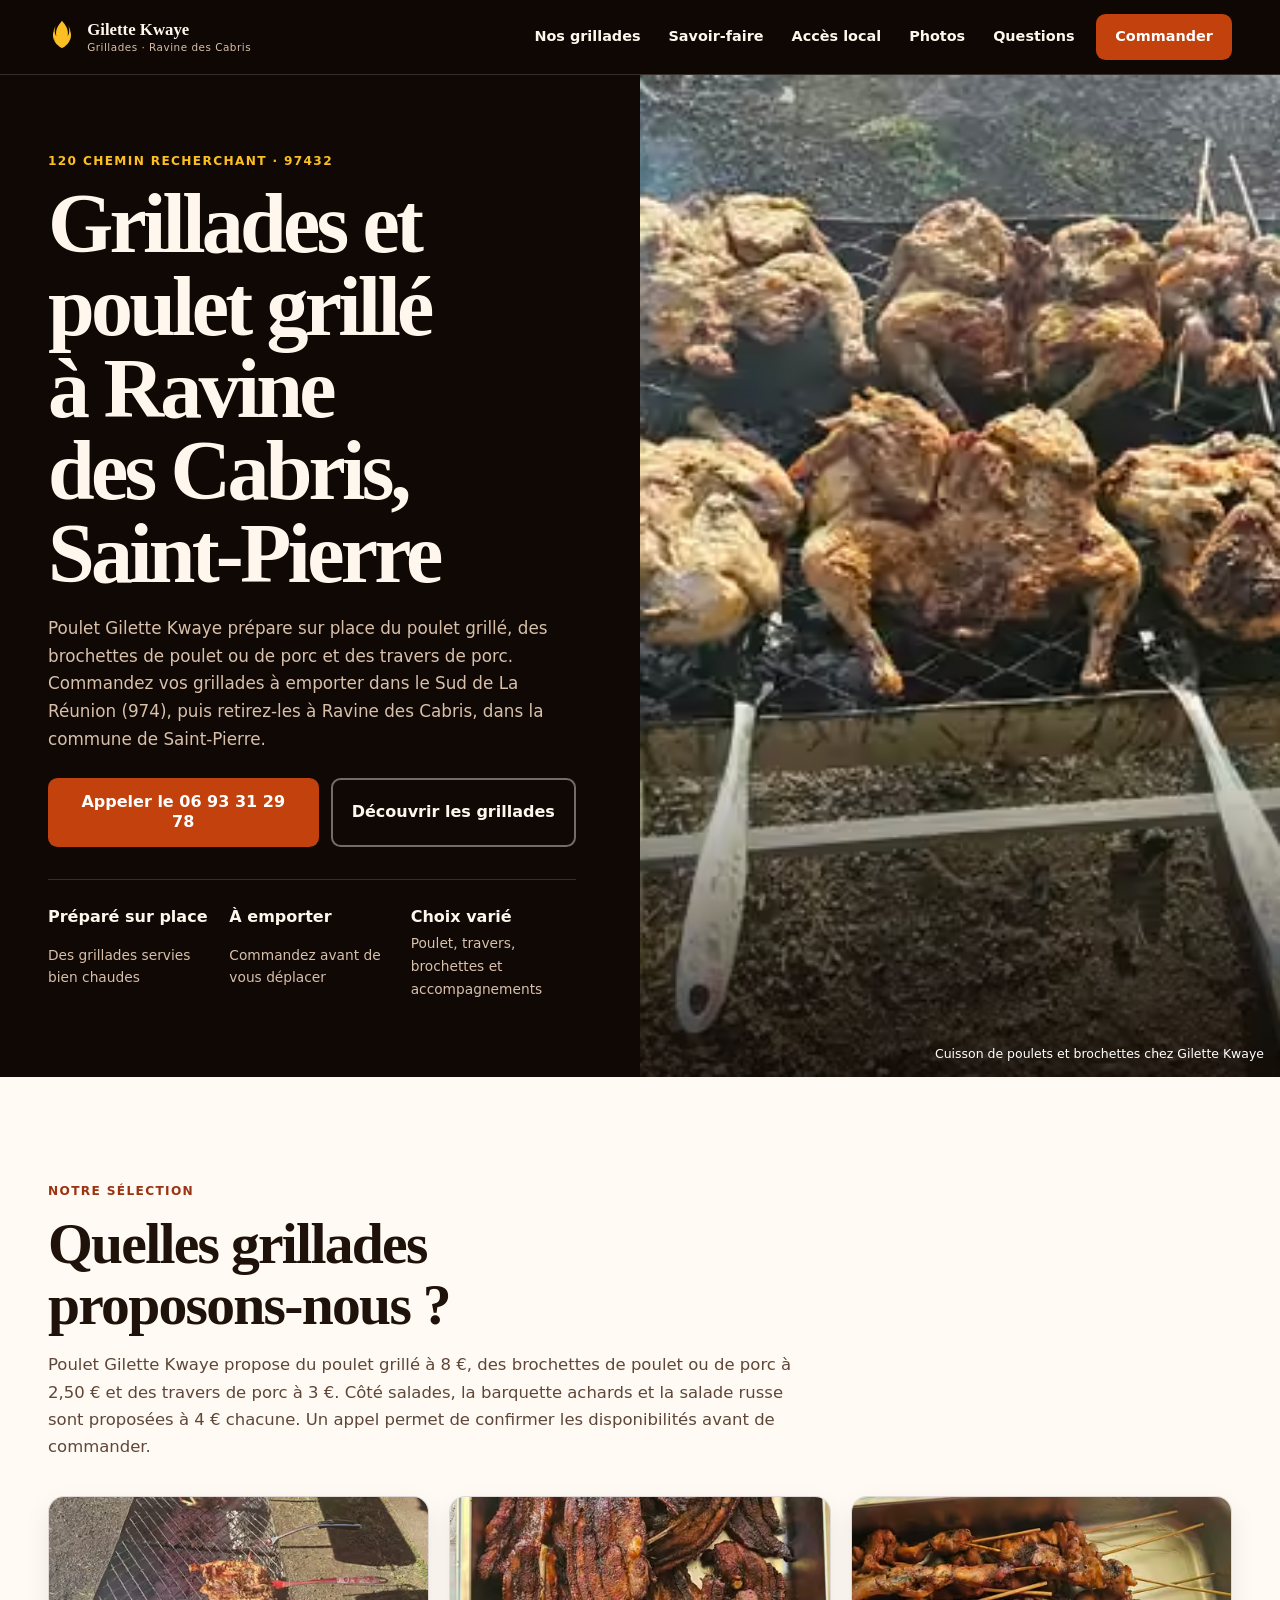
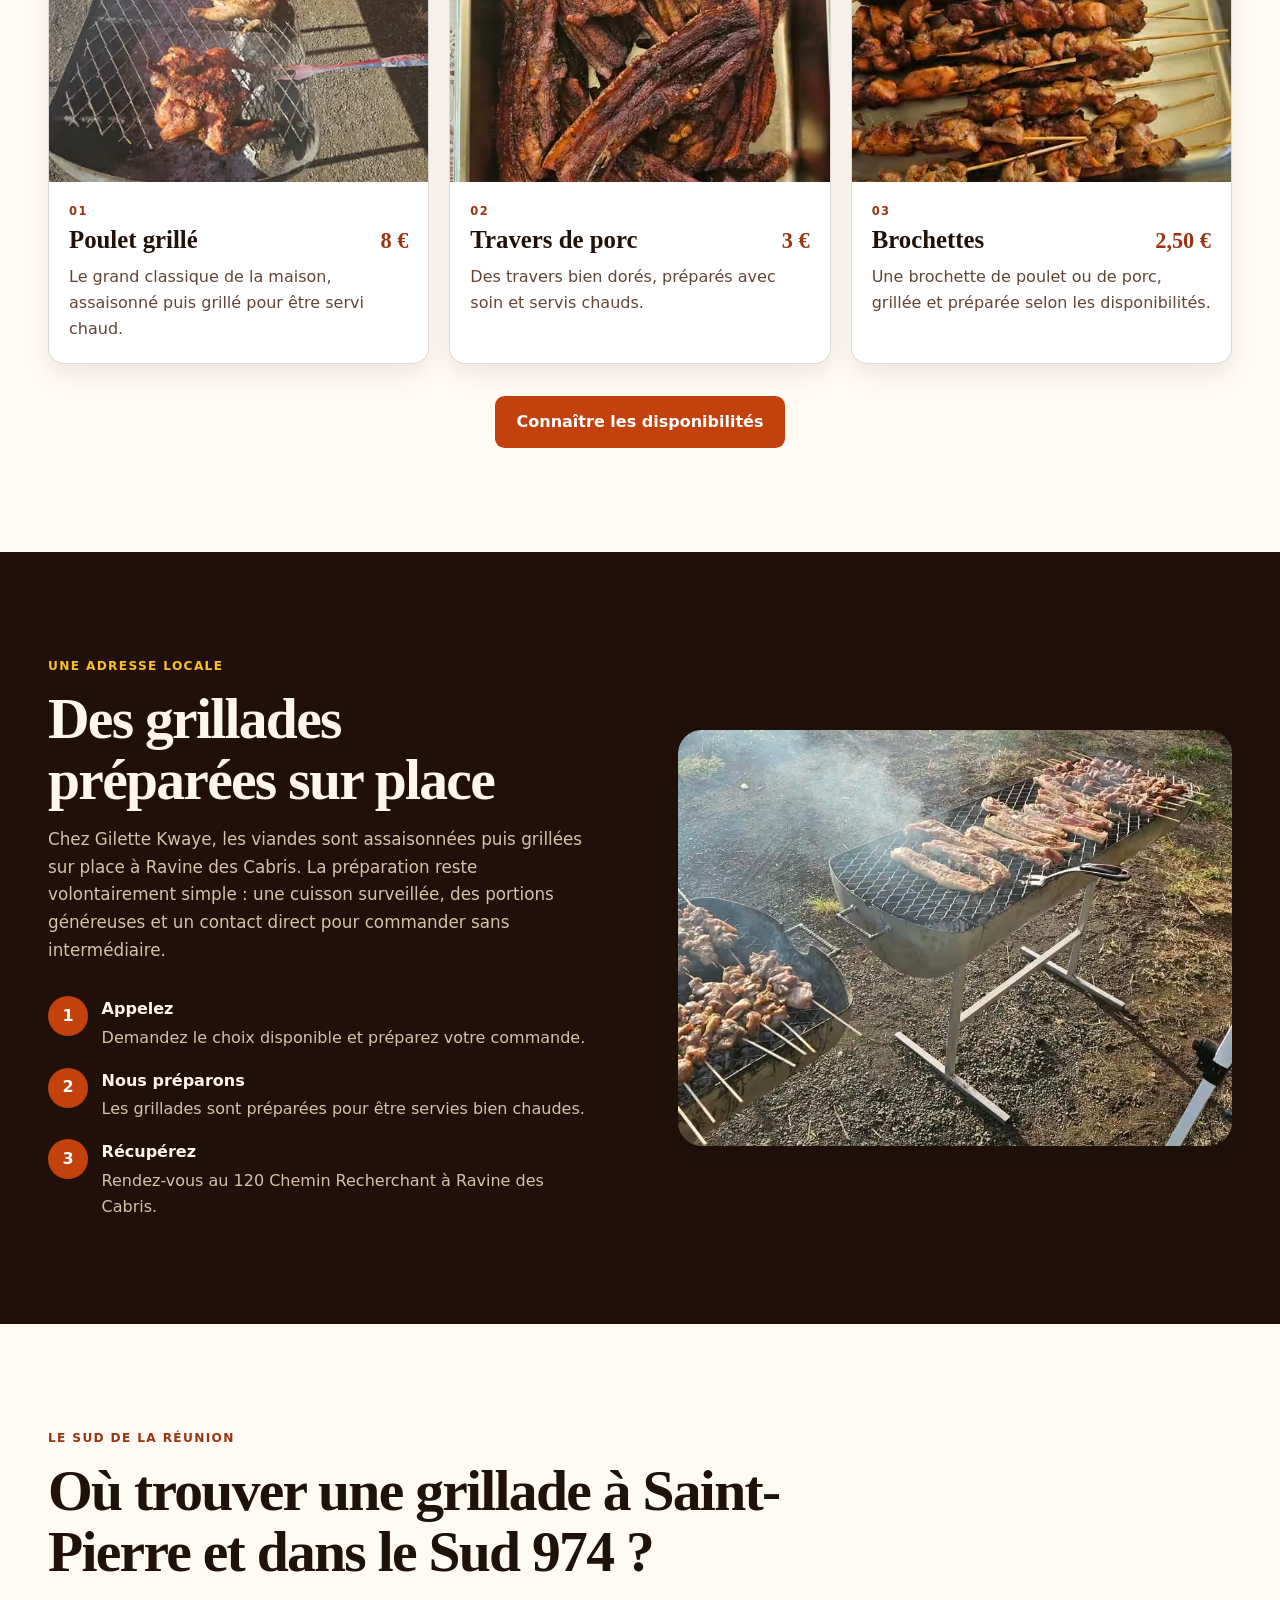
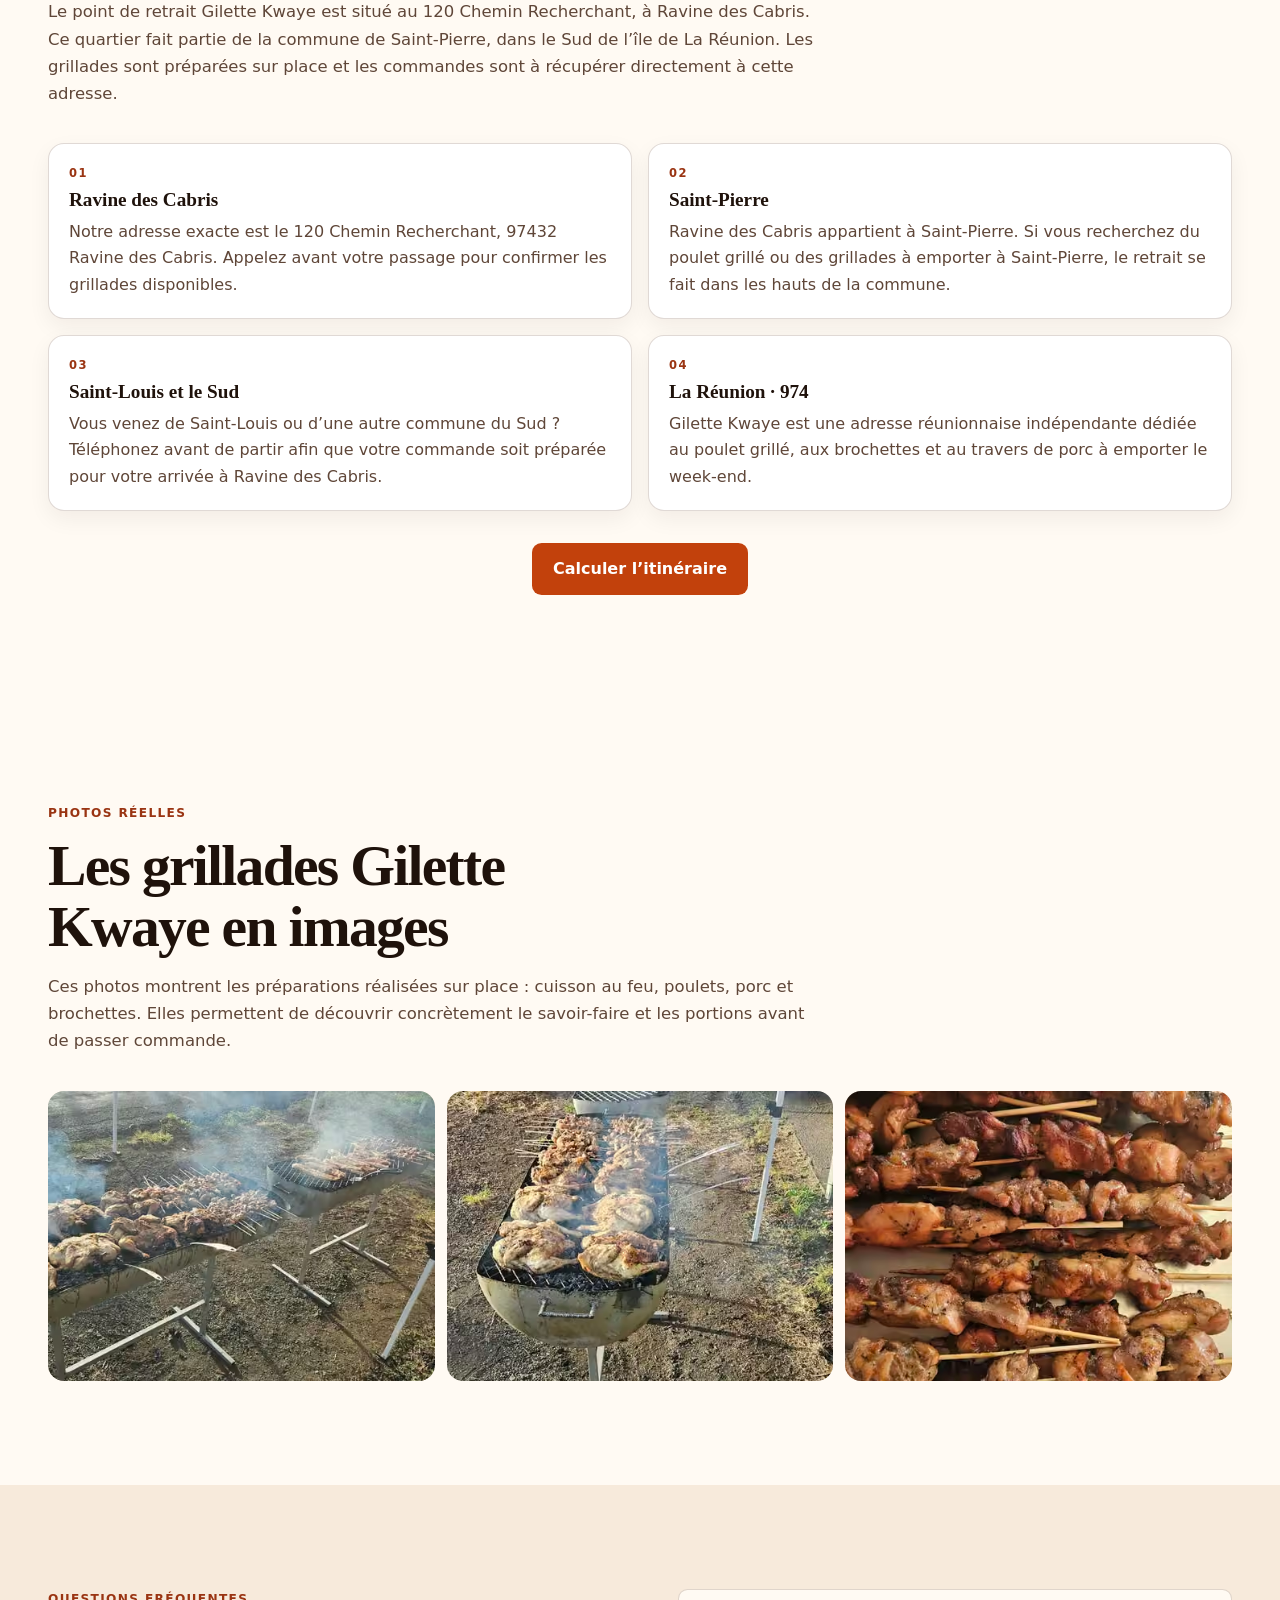
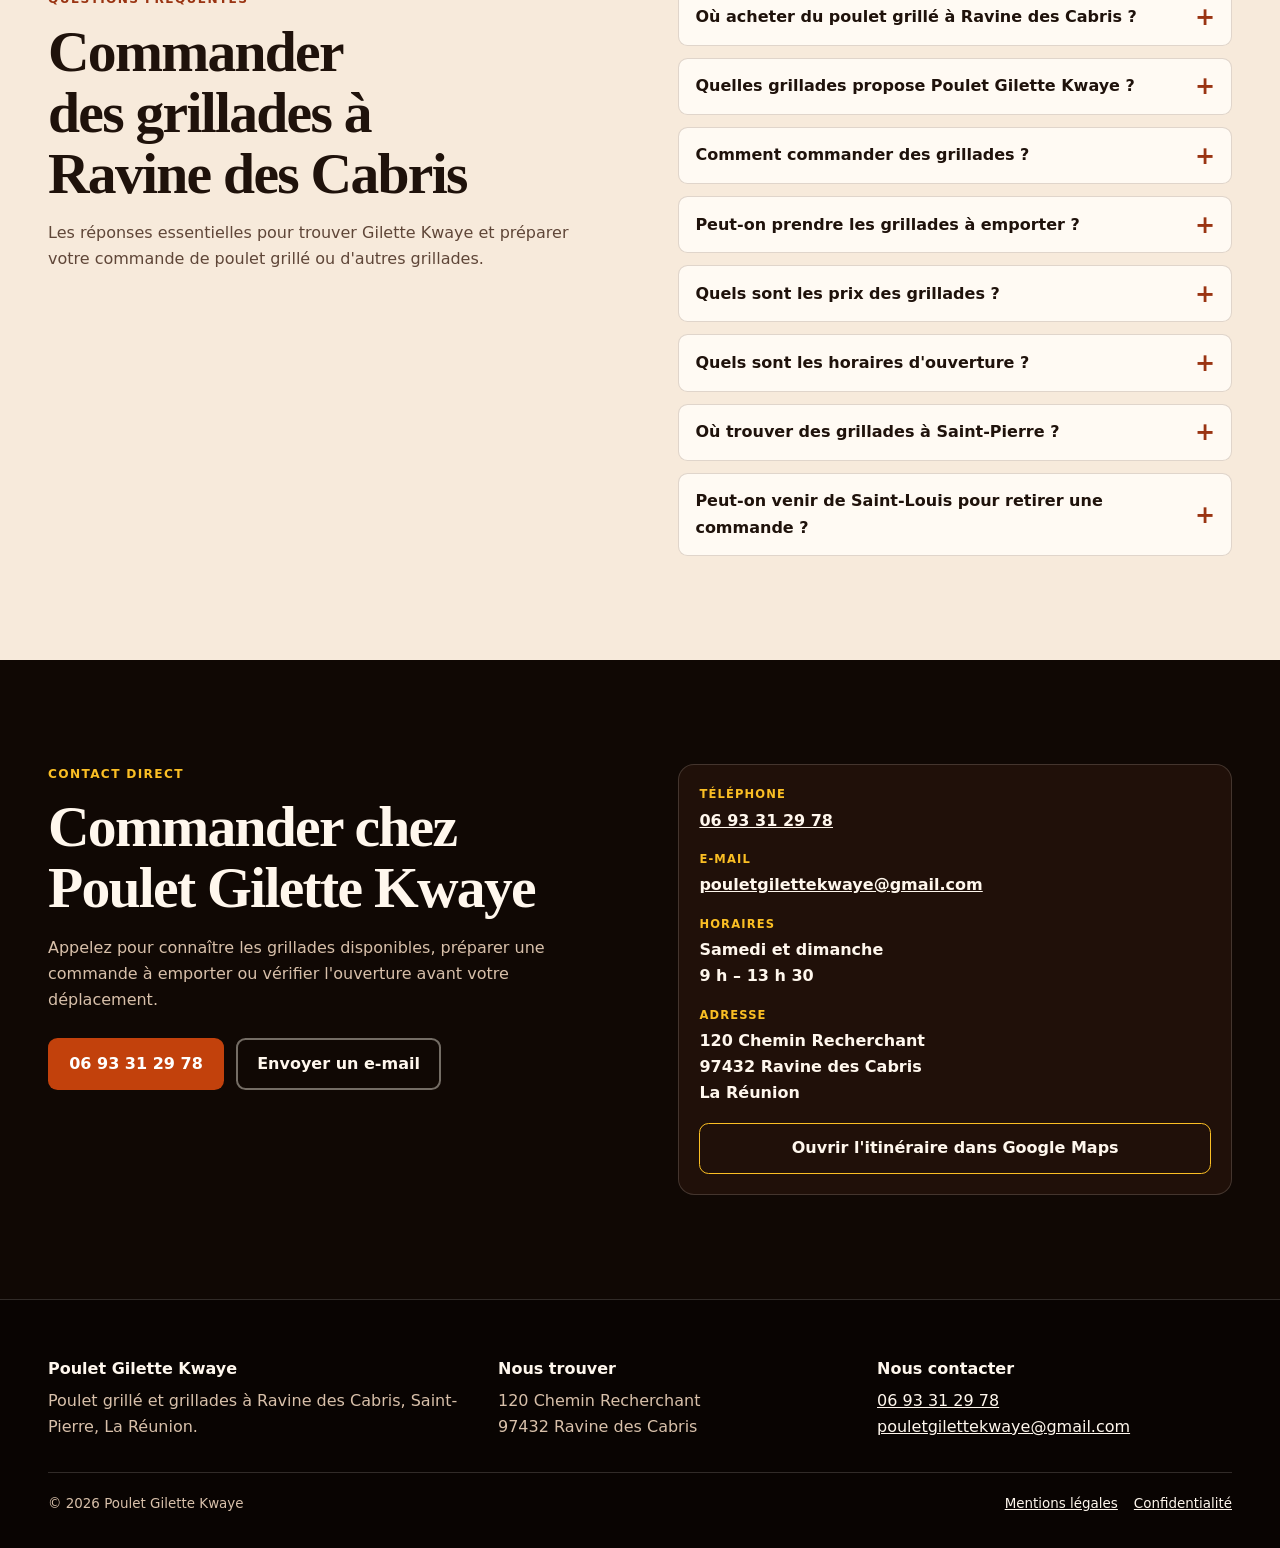
==== commit da8a0363: "Renforce le référencement local" ====
--- a/index.html
+++ b/index.html
@@ -4,8 +4,8 @@
   <meta charset="utf-8">
   <meta name="viewport" content="width=device-width, initial-scale=1">
 
-  <title>Poulet grillé à Ravine des Cabris | Gilette Kwaye</title>
-  <meta name="description" content="Poulet grillé à 8 €, brochettes et travers de porc à Ravine des Cabris. Appelez Poulet Gilette Kwaye pour commander vos grillades à emporter.">
+  <title>Grillades à Ravine des Cabris, Saint-Pierre | Gilette Kwaye</title>
+  <meta name="description" content="Poulet grillé, brochettes et travers de porc à emporter à Ravine des Cabris, Saint-Pierre. Ouvert samedi et dimanche de 9 h à 13 h 30.">
   <meta name="robots" content="index, follow, max-image-preview:large, max-snippet:-1, max-video-preview:-1">
   <meta name="author" content="Poulet Gilette Kwaye">
   <meta name="theme-color" content="#100804">
@@ -23,16 +23,16 @@
   <meta property="og:type" content="website">
   <meta property="og:locale" content="fr_RE">
   <meta property="og:site_name" content="Poulet Gilette Kwaye">
-  <meta property="og:title" content="Poulet grillé à Ravine des Cabris | Gilette Kwaye">
-  <meta property="og:description" content="Poulet grillé, brochettes poulet ou porc, travers de porc et accompagnements à Ravine des Cabris.">
+  <meta property="og:title" content="Grillades à Ravine des Cabris, Saint-Pierre | Gilette Kwaye">
+  <meta property="og:description" content="Poulet grillé, brochettes et travers de porc à emporter dans le Sud de La Réunion. Ouvert le week-end à Ravine des Cabris.">
   <meta property="og:url" content="https://pouletgillettekwaye.re/">
   <meta property="og:image" content="https://pouletgillettekwaye.re/images/web/grillades-ravine-des-cabris-og.webp">
   <meta property="og:image:width" content="1200">
   <meta property="og:image:height" content="630">
   <meta property="og:image:alt" content="Poulets, brochettes et viandes en cuisson chez Poulet Gilette Kwaye">
   <meta name="twitter:card" content="summary_large_image">
-  <meta name="twitter:title" content="Poulet grillé à Ravine des Cabris | Gilette Kwaye">
-  <meta name="twitter:description" content="Poulet grillé, brochettes et travers de porc préparés à Ravine des Cabris.">
+  <meta name="twitter:title" content="Grillades à Ravine des Cabris, Saint-Pierre | Gilette Kwaye">
+  <meta name="twitter:description" content="Poulet grillé, brochettes et travers de porc à emporter dans le Sud de La Réunion.">
   <meta name="twitter:image" content="https://pouletgillettekwaye.re/images/web/grillades-ravine-des-cabris-og.webp">
 
   <script type="application/ld+json">
@@ -53,6 +53,8 @@
         ],
         "telephone": "+262693312978",
         "email": "pouletgilettekwaye@gmail.com",
+        "priceRange": "€",
+        "menu": "https://pouletgillettekwaye.re/#grillades",
         "taxID": "941223968",
         "vatID": "FR73941223968",
         "foundingDate": "2025-03-08",
@@ -84,7 +86,6 @@
           }
         ],
         "hasMap": "https://www.google.com/maps/search/?api=1&query=-21.289734,55.484889",
-        "areaServed": ["Ravine des Cabris", "Saint-Pierre", "La Réunion"],
         "makesOffer": [
           { "@type": "Offer", "price": "8.00", "priceCurrency": "EUR", "itemOffered": { "@type": "MenuItem", "name": "Poulet grillé" } },
           { "@type": "Offer", "price": "2.50", "priceCurrency": "EUR", "itemOffered": { "@type": "MenuItem", "name": "Brochette de poulet ou de porc" } },
@@ -105,8 +106,8 @@
         "@type": "WebPage",
         "@id": "https://pouletgillettekwaye.re/#webpage",
         "url": "https://pouletgillettekwaye.re/",
-        "name": "Poulet grillé à Ravine des Cabris | Gilette Kwaye",
-        "description": "Poulet grillé, brochettes et travers de porc à Ravine des Cabris.",
+        "name": "Grillades à Ravine des Cabris, Saint-Pierre | Gilette Kwaye",
+        "description": "Poulet grillé, brochettes et travers de porc à emporter à Ravine des Cabris, dans la commune de Saint-Pierre à La Réunion.",
         "isPartOf": { "@id": "https://pouletgillettekwaye.re/#website" },
         "about": { "@id": "https://pouletgillettekwaye.re/#business" },
         "inLanguage": "fr-RE",
@@ -163,6 +164,22 @@
               "@type": "Answer",
               "text": "Poulet Gilette Kwaye est ouvert le samedi et le dimanche de 9 h à 13 h 30."
             }
+          },
+          {
+            "@type": "Question",
+            "name": "Où trouver des grillades à Saint-Pierre ?",
+            "acceptedAnswer": {
+              "@type": "Answer",
+              "text": "Poulet Gilette Kwaye se trouve à Ravine des Cabris, dans la commune de Saint-Pierre, au 120 Chemin Recherchant. Les commandes sont à retirer sur place."
+            }
+          },
+          {
+            "@type": "Question",
+            "name": "Peut-on venir de Saint-Louis pour retirer une commande ?",
+            "acceptedAnswer": {
+              "@type": "Answer",
+              "text": "Oui. Depuis Saint-Louis ou une autre commune du Sud de La Réunion, appelez avant de partir puis retirez votre commande au 120 Chemin Recherchant à Ravine des Cabris."
+            }
           }
         ]
       }
@@ -190,6 +207,7 @@
       <nav class="site-nav" id="site-nav" aria-label="Navigation principale">
         <a href="#grillades">Nos grillades</a>
         <a href="#savoir-faire">Savoir-faire</a>
+        <a href="#zone-locale">Accès local</a>
         <a href="#galerie">Photos</a>
         <a href="#faq">Questions</a>
         <a class="nav-call" href="tel:+262693312978">Commander</a>
@@ -201,8 +219,8 @@
     <section class="hero" aria-labelledby="hero-title">
       <div class="hero-copy">
         <p class="eyebrow">120 Chemin Recherchant · 97432</p>
-        <h1 id="hero-title">Poulet grillé et grillades à Ravine des Cabris</h1>
-        <p class="hero-lead">Poulet Gilette Kwaye prépare sur place du poulet grillé, des brochettes de poulet ou de porc et des travers de porc. Pour connaître les disponibilités du jour et commander vos grillades à emporter, appelez-nous avant votre passage à Ravine des Cabris.</p>
+        <h1 id="hero-title">Grillades et poulet grillé à Ravine des Cabris, Saint-Pierre</h1>
+        <p class="hero-lead">Poulet Gilette Kwaye prépare sur place du poulet grillé, des brochettes de poulet ou de porc et des travers de porc. Commandez vos grillades à emporter dans le Sud de La Réunion (974), puis retirez-les à Ravine des Cabris, dans la commune de Saint-Pierre.</p>
         <div class="hero-actions">
           <a class="button button-primary" href="tel:+262693312978">Appeler le 06 93 31 29 78</a>
           <a class="button button-secondary" href="#grillades">Découvrir les grillades</a>
@@ -282,6 +300,41 @@
           <source type="image/webp" srcset="/images/web/cuisson-grillades-480.webp 480w, /images/web/cuisson-grillades-800.webp 800w" sizes="(min-width: 820px) 48vw, 100vw">
           <img src="/images/web/cuisson-grillades-800.webp" width="800" height="600" alt="Cuisson de poulets et brochettes sur les grilles" loading="lazy" decoding="async">
         </picture>
+      </div>
+    </section>
+
+    <section class="section section-light local-area" id="zone-locale" aria-labelledby="local-area-title">
+      <div class="container">
+        <div class="section-intro">
+          <p class="eyebrow">Le Sud de La Réunion</p>
+          <h2 id="local-area-title">Où trouver une grillade à Saint-Pierre et dans le Sud 974 ?</h2>
+          <p>Le point de retrait Gilette Kwaye est situé au 120 Chemin Recherchant, à Ravine des Cabris. Ce quartier fait partie de la commune de Saint-Pierre, dans le Sud de l’île de La Réunion. Les grillades sont préparées sur place et les commandes sont à récupérer directement à cette adresse.</p>
+        </div>
+
+        <div class="area-grid">
+          <article class="area-card">
+            <p class="card-number">01</p>
+            <h3>Ravine des Cabris</h3>
+            <p>Notre adresse exacte est le 120 Chemin Recherchant, 97432 Ravine des Cabris. Appelez avant votre passage pour confirmer les grillades disponibles.</p>
+          </article>
+          <article class="area-card">
+            <p class="card-number">02</p>
+            <h3>Saint-Pierre</h3>
+            <p>Ravine des Cabris appartient à Saint-Pierre. Si vous recherchez du poulet grillé ou des grillades à emporter à Saint-Pierre, le retrait se fait dans les hauts de la commune.</p>
+          </article>
+          <article class="area-card">
+            <p class="card-number">03</p>
+            <h3>Saint-Louis et le Sud</h3>
+            <p>Vous venez de Saint-Louis ou d’une autre commune du Sud ? Téléphonez avant de partir afin que votre commande soit préparée pour votre arrivée à Ravine des Cabris.</p>
+          </article>
+          <article class="area-card">
+            <p class="card-number">04</p>
+            <h3>La Réunion · 974</h3>
+            <p>Gilette Kwaye est une adresse réunionnaise indépendante dédiée au poulet grillé, aux brochettes et au travers de porc à emporter le week-end.</p>
+          </article>
+        </div>
+
+        <div class="center-action"><a class="button button-primary" href="https://www.google.com/maps/dir/?api=1&amp;destination=-21.289734,55.484889" target="_blank" rel="noopener noreferrer">Calculer l’itinéraire</a></div>
       </div>
     </section>
 
@@ -344,6 +397,14 @@
             <summary>Quels sont les horaires d'ouverture ?</summary>
             <p>Nous sommes ouverts le samedi et le dimanche de <strong>9 h à 13 h 30</strong>.</p>
           </details>
+          <details>
+            <summary>Où trouver des grillades à Saint-Pierre ?</summary>
+            <p>Nous sommes à Ravine des Cabris, dans la commune de Saint-Pierre, au 120 Chemin Recherchant. Les commandes sont à retirer sur place.</p>
+          </details>
+          <details>
+            <summary>Peut-on venir de Saint-Louis pour retirer une commande ?</summary>
+            <p>Oui. Appelez avant de partir, puis retirez votre commande à Ravine des Cabris. Le bouton d’itinéraire vous permet de calculer le trajet depuis Saint-Louis ou une autre commune du Sud.</p>
+          </details>
         </div>
       </div>
     </section>
@@ -364,7 +425,7 @@
           <div><span>E-mail</span><a href="mailto:pouletgilettekwaye@gmail.com">pouletgilettekwaye@gmail.com</a></div>
           <div><span>Horaires</span><strong>Samedi et dimanche<br>9 h – 13 h 30</strong></div>
           <div><span>Adresse</span><strong>120 Chemin Recherchant<br>97432 Ravine des Cabris<br>La Réunion</strong></div>
-          <a class="map-link" href="https://www.google.com/maps/search/?api=1&amp;query=-21.289734,55.484889" target="_blank" rel="noopener noreferrer">Ouvrir l'itinéraire dans Google Maps</a>
+          <a class="map-link" href="https://www.google.com/maps/dir/?api=1&amp;destination=-21.289734,55.484889" target="_blank" rel="noopener noreferrer">Ouvrir l'itinéraire dans Google Maps</a>
         </address>
       </div>
     </section>
@@ -372,7 +433,7 @@
 
   <footer class="site-footer">
     <div class="container footer-grid">
-      <div><strong>Poulet Gilette Kwaye</strong><p>Poulet grillé et grillades à Ravine des Cabris.</p></div>
+      <div><strong>Poulet Gilette Kwaye</strong><p>Poulet grillé et grillades à Ravine des Cabris, Saint-Pierre, La Réunion.</p></div>
       <div><strong>Nous trouver</strong><address>120 Chemin Recherchant<br>97432 Ravine des Cabris</address></div>
       <div><strong>Nous contacter</strong><p><a href="tel:+262693312978">06 93 31 29 78</a><br><a href="mailto:pouletgilettekwaye@gmail.com">pouletgilettekwaye@gmail.com</a></p></div>
     </div>
--- a/style.css
+++ b/style.css
@@ -301,6 +301,11 @@
 .card-number { margin-bottom: 0.35rem; color: var(--fire-dark); font-size: 0.72rem; font-weight: 900; letter-spacing: 0.12em; }
 .center-action { display: flex; justify-content: center; margin-top: 2rem; }
 
+.area-grid { display: grid; gap: 1rem; }
+.area-card { padding: 1.25rem; background: #fff; border: 1px solid var(--line-light); border-radius: var(--radius); box-shadow: 0 8px 22px rgba(31, 18, 11, 0.06); }
+.area-card h3 { margin-bottom: 0.5rem; font-size: 1.2rem; }
+.area-card p:last-child { margin: 0; color: var(--ink-soft); }
+
 .story { background: var(--night-soft); }
 .story-grid { display: grid; gap: 2.5rem; align-items: center; }
 .answer-block { color: var(--cream-muted); font-size: 1.05rem; }
@@ -358,6 +363,7 @@
 
 @media (min-width: 720px) {
   .food-grid, .gallery-grid { grid-template-columns: repeat(3, minmax(0, 1fr)); }
+  .area-grid { grid-template-columns: repeat(2, minmax(0, 1fr)); }
   .footer-grid { grid-template-columns: 1.2fr 1fr 1fr; }
   .footer-bottom { flex-direction: row; align-items: center; justify-content: space-between; }
 }
